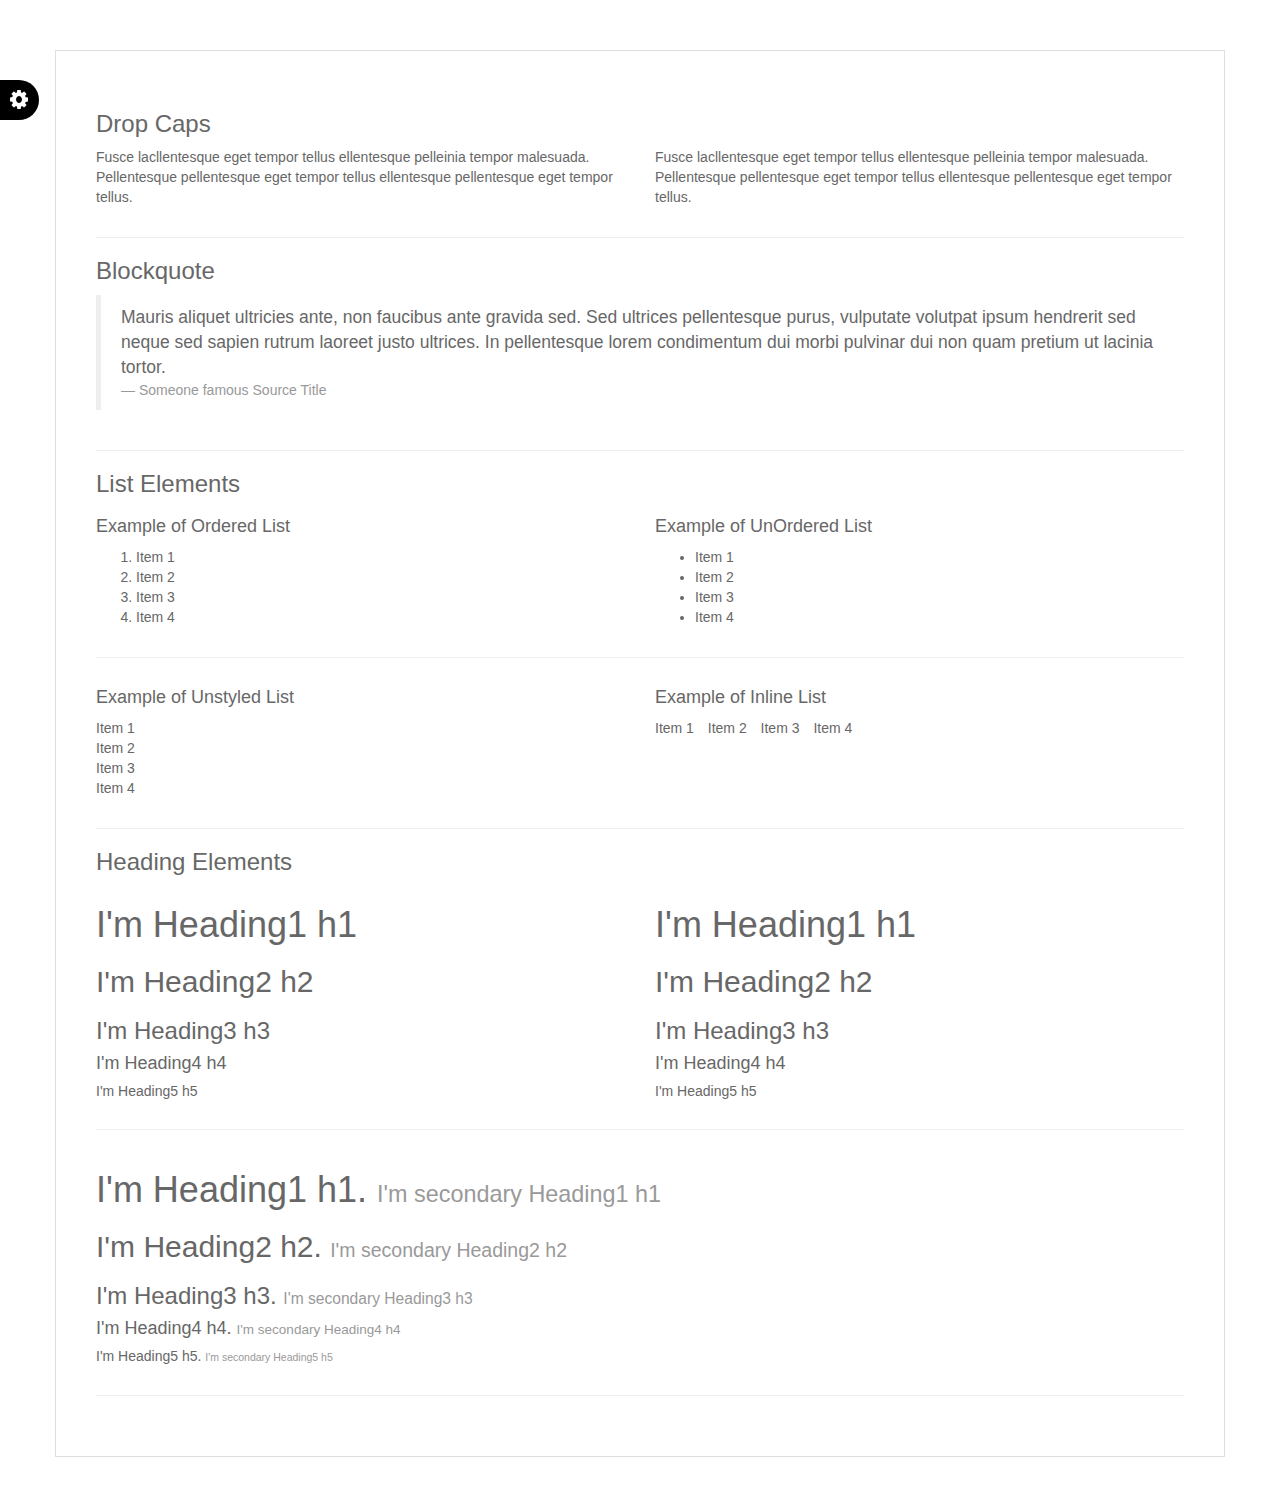
==== index.html @ 2c49dd2c "Baseline" ====
<!doctype html>
<html>
<head>
    <meta charset="UTF-8">
    <title>Style Switcher</title>
    <link type="text/css" rel="stylesheet" href="css/bootstrap.css" media="screen">
        <link rel="stylesheet" id="switcher-css" type="text/css" href="css/switcher.css" media="all" />
    	<!-- Demo Examples (For Module #3) -->
        <link rel="alternate stylesheet" type="text/css" href="css/pink.css" title="pink" media="all" />
        <link rel="alternate stylesheet" type="text/css" href="css/purple.css" title="purple" media="all" />
        <link rel="alternate stylesheet" type="text/css" href="css/blue.css" title="blue" media="all" />
        <link rel="alternate stylesheet" type="text/css" href="css/green.css" title="green" media="all" />
        <link rel="alternate stylesheet" type="text/css" href="css/red.css" title="red" media="all" />
        <link rel="alternate stylesheet" type="text/css" href="css/yellow.css" title="yellow" media="all" />
        <link rel="alternate stylesheet" type="text/css" href="css/orange.css" title="orange" media="all" />
        <link rel="alternate stylesheet" type="text/css" href="css/grey.css" title="grey" media="all" />
        <link rel="alternate stylesheet" type="text/css" href="css/dark.css" title="dark" media="all" />
        <link rel="alternate stylesheet" type="text/css" href="css/light.css" title="light" media="all" />
	   <!-- END Demo Examples -->
</head>
<body id="switcher-body">
	<div class="demo_changer">
		<div class="demo-icon">
           	<i class="fa fa-cog fa-spin fa-2x"></i>
        </div><!-- end opener icon -->
        <div class="form_holder">
          	<div class="row">
               	<h4 class="text-center">Styles</h4>
                <p class="text-center">Choose a color via color picker or click the predefined styles below.</p>
                <div class="col-lg-12 col-md-12 col-sm-12 col-xs-12">
                    <div class="predefined_styles"> 
                        <h4>Light Dark (with .css file)</h4>
                        <!-- MODULE #1 -->
                        <a href="#" rel="light" class="styleswitch"><img class="img-thumbnail" src="images/icons/light.png" alt=""></a>	
                        <a href="#" rel="dark" class="styleswitch"><img class="img-thumbnail" src="images/icons/dark.png" alt=""></a>	
                        <!-- END MODULE #1 -->
                        <hr />
                        
                        <!-- MODULE #2 -->
                        <!--
                        <h4>Patterns</h4>
                        <div class="PatternChanger">
                            <a href="images/patterns/bg_01.jpg" class="bg_t"><img src="images/patterns/bg_01.jpg" alt=""></a>
                            <a href="images/patterns/bg_02.jpg" class="bg_t"><img src="images/patterns/bg_02.jpg" alt=""></a>
                            <a href="images/patterns/bg_03.jpg" class="bg_t"><img src="images/patterns/bg_03.jpg" alt=""></a>
                            <a href="images/patterns/bg_04.jpg" class="bg_t"><img src="images/patterns/bg_04.jpg" alt=""></a>
                            <a href="images/patterns/bg_05.jpg" class="bg_t"><img src="images/patterns/bg_05.jpg" alt=""></a>
                            <a href="images/patterns/bg_06.jpg" class="bg_t"><img src="images/patterns/bg_06.jpg" alt=""></a>
                            <a href="images/patterns/bg_07.jpg" class="bg_t"><img src="images/patterns/bg_07.jpg" alt=""></a>
                            <a href="images/patterns/bg_08.jpg" class="bg_t"><img src="images/patterns/bg_08.jpg" alt=""></a>
                            <a href="images/patterns/bg_09.jpg" class="bg_t"><img src="images/patterns/bg_09.jpg" alt=""></a>
                            <a href="images/patterns/bg_10.jpg" class="bg_t"><img src="images/patterns/bg_10.jpg" alt=""></a>
                            <a href="images/patterns/bg_11.jpg" class="bg_t"><img src="images/patterns/bg_11.jpg" alt=""></a>
                            <a href="images/patterns/bg_12.jpg" class="bg_t"><img src="images/patterns/bg_12.jpg" alt=""></a>
                        </div>	
                        -->
                        <!-- END MODULE #2 -->
                        
                        <h4>SBU Themes</h4>
                        <!-- MODULE #3 -->
                        <ul class="list-group">
                            <li class="list-group-item"><a href="#" rel="pink" class="styleswitch">Pink</a></li>
                            <li class="list-group-item"><a href="#" rel="purple" class="styleswitch">Purple</a></li>	
                            <li class="list-group-item"><a href="#" rel="blue" class="styleswitch">Blue</a></li>
                            <li class="list-group-item"><a href="#" rel="green" class="styleswitch">Green</a></li>
                            <li class="list-group-item"><a href="#" rel="red" class="styleswitch">Red</a></li>
                            <li class="list-group-item"><a href="#" rel="yellow" class="styleswitch">Yellow</a></li>
                            <li class="list-group-item"><a href="#" rel="orange" class="styleswitch">Orange</a></li>
                            <li class="list-group-item"><a href="#" rel="grey" class="styleswitch">Grey</a></li>
                        </ul>
                        <!-- END MODULE #3 -->
                    </div><!-- end predefined_styles -->
                </div><!-- end col -->
            <!-- <div class="col-lg-6 col-md-6 col-sm-12 col-xs-12">
                    <div class="predefined_styles"> 
                        <h4>Select a Layout</h4>
               
                        <form>
                            <select id="headers" class="show-menu-arrow selectpicker"  onChange="document.location = this.value" value="GO">
                                <option value="">Change Header</option>
                                <option value="#">Style 1</option>
                                <option value="#">Style 2</option>
                                <option value="#">Style 3</option>
                            </select>         
                            <select id="footers" class="show-menu-arrow selectpicker"  onChange="document.location = this.value" value="GO">
                                <option value="">Change Footer</option>
                                <option value="#">Style 1</option>
                                <option value="#">Style 2</option>
                                <option value="#">Style 3</option>
                            </select>     
                            <select id="layouts" class="show-menu-arrow selectpicker"  onChange="document.location = this.value" value="GO">
                                <option value="">Select Layout</option>
                                <option value="#">Fullwidth Layout</option>
                                <option value="#">Boxed Layout</option>
                            </select>
                        </form>
               
                        <hr />
                        <h4>Background Picker</h4>
               
                        <div class="demoPanel">
                            <input class="form-control" id="cp1"/>
                            <div id="tests" class="demo-links"></div>
                        </div>
               
                        <hr />
                        <h4>Body Font Color Picker</h4>
               
                        <div class="demoPanel">
                            <input class="form-control" id="cp2"/>
                            <div id="tests" class="demo-links"></div>
                        </div>
               
                    </div>
                </div>
            -->
                <div class="clearfix"></div>
                <hr />
                
            </div><!-- end row -->
        </div><!-- end form_holder -->
    </div><!-- end demo_changer -->
    <!-- End Switcher -->

<!-- DO NOT ADD -->
<div class="container">
    <article class="general-wrapper">
        <div class="post-desc">
            <div class="title">
                <h3>Drop Caps</h3>
            </div>
            <div class="row">
                <div class="col-md-6">
                    <p class="drop-caps">Fusce lacllentesque eget tempor tellus ellentesque pelleinia tempor malesuada. Pellentesque pellentesque eget tempor tellus ellentesque pellentesque eget tempor tellus.</p>
                </div>
                <div class="col-md-6">
                    <p class="drop-caps full">Fusce lacllentesque eget tempor tellus ellentesque pelleinia tempor malesuada. Pellentesque pellentesque eget tempor tellus ellentesque pellentesque eget tempor tellus.</p>
                </div>
            </div>
            <div class="clearfix"></div>
            <hr />
            <div class="title">
                <h3>Blockquote</h3>
            </div>
            <blockquote>
                Mauris aliquet ultricies ante, non faucibus ante gravida sed. Sed ultrices pellentesque purus, vulputate volutpat ipsum hendrerit sed neque sed sapien rutrum laoreet justo ultrices. In pellentesque lorem condimentum dui morbi pulvinar dui non quam pretium ut lacinia tortor.
                <small>Someone famous <cite title="Source Title">Source Title</cite></small>
            </blockquote>
            <div class="clearfix"></div>
            <hr>
            <div class="title">
                <h3>List Elements</h3>
            </div>
            <div class="row">
                <div class="col-sm-6">
                    <h4>Example of Ordered List</h4>
                    <ol>
                        <li>Item 1</li>
                        <li>Item 2</li>
                        <li>Item 3</li>
                        <li>Item 4</li>
                    </ol>
                </div>
                <div class="col-sm-6">
                    <h4>Example of UnOrdered List</h4>
                    <ul>
                        <li>Item 1</li>
                        <li>Item 2</li>
                        <li>Item 3</li>
                        <li>Item 4</li>
                    </ul>
                </div>   
            </div>
            <div class="clearfix"></div>
            <hr>
            <div class="row">
                <div class="col-sm-6">
                    <h4>Example of Unstyled List</h4>
                    <ul class="list-unstyled">
                        <li>Item 1</li>
                        <li>Item 2</li>
                        <li>Item 3</li>
                        <li>Item 4</li>
                    </ul>
                </div>
                <div class="col-sm-6">
                    <h4>Example of Inline List</h4>
                    <ul class="list-inline">
                        <li>Item 1</li>
                        <li>Item 2</li>
                        <li>Item 3</li>
                        <li>Item 4</li>
                    </ul>
                </div>   
            </div>
            <div class="clearfix"></div>
            <hr>
            <div class="title">
                <h3>Heading Elements</h3>
            </div>
            <div class="row">
            <div class="col-sm-6">
            <h1>I'm Heading1 h1</h1>
            <h2>I'm Heading2 h2</h2>
            <h3>I'm Heading3 h3</h3>
            <h4>I'm Heading4 h4</h4>
            <h5>I'm Heading5 h5</h5>
            </div>

            <div class="col-sm-6">
            <h1><a href="#">I'm Heading1 h1</a></h1>
            <h2><a href="#">I'm Heading2 h2</a></h2>
            <h3><a href="#">I'm Heading3 h3</a></h3>
            <h4><a href="#">I'm Heading4 h4</a></h4>
            <h5><a href="#">I'm Heading5 h5</a></h5>
            </div>   
            </div>
            <div class="clearfix"></div>
            <hr>
            <div class="row">
                <div class="col-sm-12">
                    <h1>I'm Heading1 h1. <small>I'm secondary Heading1 h1</small></h1> 
                    <h2>I'm Heading2 h2. <small>I'm secondary Heading2 h2</small></h2>
                        <h3>I'm Heading3 h3. <small>I'm secondary Heading3 h3</small></h3>
                    <h4>I'm Heading4 h4. <small>I'm secondary Heading4 h4</small></h4>
                    <h5>I'm Heading5 h5. <small>I'm secondary Heading5 h5</small></h5>
                </div>   
            </div>
            <div class="clearfix"></div>
            <hr>
        </div>
    </article><!-- end author-wrapper -->
</div><!-- end container -->

<script src="js/jquery.js"></script>
<script src="http://ajax.googleapis.com/ajax/libs/jqueryui/1.8.18/jquery-ui.js" type="text/javascript"></script>
<script src="js/bootstrap.js"></script>
<script src="js/bootstrap-select.js"></script>
<script src="js/evol.colorpicker.min.js" type="text/javascript"></script>
<script src="js/dmss.js"></script>

</body>
</html>
---- css/switcher.css ----
#switcher-body .container {
	background:#fff;
	margin:50px auto;
	border:1px solid #dedede;
	padding:40px;
}
.demo_changer{ 
    z-index: 900; 
    position: fixed;
    left: -401px;
    top: 80px; 
	font-family: 'PT Sans',sans-serif;
    font-weight: 400 !important;
}
.purchase {
	text-decoration:underline;
	color:#4BACC6
}
.demoPanel {
	position:relative;
}
.evo-pop{z-index:10000;width:204px;padding:3px 3px 0}
.evo-pop-ie{z-index:10000;width:212px;padding:3px}
.evo-palette td{font-size:1px;border:solid 1px #c0c0c0;padding:7px;cursor:pointer}
.evo-palette tr.top td{border-bottom:0}
.evo-palette tr.in td{border-top:0;border-bottom:0}
.evo-palette tr.bottom td{border-top:0}
.evo-palette div.sep{height:3px}
.evo-palette,.evo-palette-ie{border-collapse:separate;border-spacing:4px 0;*border-collapse:expression('separate',cellSpacing='2px')}
.evo-palette th,.evo-palette-ie th{border:0;padding:5px 3px;text-align:left;font-weight:normal;background:transparent!important}
.evo-palette-ie td{font-size:1px;border:solid 1px #c0c0c0;padding:7px;cursor:pointer}
.evo-palette2,.evo-palette2-ie{margin:auto;border-collapse:collapse}
.evo-palette2 td,.evo-palette2-ie td{font-size:1px;cursor:pointer}
.evo-palette2 td{padding:6px 7px}.evo-palette2-ie td{padding:5px}
.evo-palcenter{padding:5px;text-align:center}
.evo-colorind,.evo-colorind-ie,.evo-colorind-ff{border:solid 1px #c3c3c3;width:20px;height:20px;float:right}
.evo-colorind{position:relative;top:2px}
.evo-colorind-ie{position:relative;top:-23px}
.evo-colorbox-ie{font-size:8px;padding:3px 9px!important}
.evo-colortxt-ie{position:relative;top:-6px}
.evo-pop:after,.evo-pop-ie:after,.evo-colorind:after,.evo-colorind-ie:after,.evo-colorind-ff:after,.evo-color span:after,.evo-cHist:after{content:".";display:block;height:0;clear:both;visibility:hidden;font-size:0}
.evo-color{width:94px;padding:1px 3px 0 4px}
.evo-color div{border:solid 1px #808080;border-right:solid 1px #c0c0c0;border-bottom:solid 1px #c0c0c0;padding:3px;margin-bottom:5px;width:10px;height:10px;float:left}
.evo-color span{font-size:15px;margin:1px 0 4px 3px;float:left}
.evo-sep{height:10px;font-size:0}
.evo-more{padding:4px 5px 4px;font-size:smaller}
.evo-cHist{padding:3px}
.evo-cHist div{cursor:pointer;border:solid 1px #c0c0c0;padding:3px;margin:5px;width:10px;height:10px;float:left}
a.evo-hist{margin-left:6px}
.evo-pointer{cursor:pointer}

.evo-pop {
    background:#FFFFFF;
    border: 1px solid #DEDEDE;
    padding: 10px !important;
    width: 225px !important;
    z-index: 10000;
}
.evo-colorind, .evo-colorind-ie, .evo-colorind-ff {
    border: 1px solid #C3C3C3;
    height: 20px;
    position: absolute;
	top:11px;
    right: 5px;
    width: 20px;
}
.demo_changer p {
	margin:10px 0;
}
.demo_changer .dropdown-menu > li > a:hover, .dropdown-menu > li > a:focus {
	background:#fff;
}
.demo_changer h4 {
	margin:10px 0 !important;
	color: #545454 !important;
	text-transform:none !important;
	font-family: 'PT Sans',sans-serif;
}
.demo_changer select:active,
.demo_changer select:focus,
.demo_changer select:hover,
.demo_changer .button:active,
.demo_changer .button:focus,
.demo_changer .button:hover,
.demo_changer .btn:active,
.demo_changer .btn:focus,
.demo_changer .btn:hover,
.demo_changer .button:active,
.demo_changer .button:focus,
.demo_changer .button:hover {
	box-shadow:none !important;
}
.demo_changer .button {
    -moz-user-select: none;
    background-image: none;
    border: 1px solid #ddd;
    border-radius: 3px;
    cursor: pointer;
    display: inline-block;
    font-size: 14px;
    font-weight: normal;
	background:#fff;
    line-height: 1.42857;
    margin-bottom: 0;
	width:145px !important;
    padding: 6px 12px;
    text-align: center;
    vertical-align: middle;
    white-space: nowrap;
}
.demo_changer .img-thumbnail {
    height: 35px;
	background-color:#fff;
	border:1px solid #ddd;
    margin-bottom: 5px;
    width: 46% !important;
    padding: 2px;
}
.demo_changer img {
    border: 4px solid #E1E1E1;
    height: 32px;
    margin: 2px !important;
    width: 32px !important;
}

.demo_changer hr {
	border-color:#E0E0E0;
}
.demo_changer,
.demo_changer p {
	color:#545454 !important;
}
.demo_changer h4 {
	color:#212121 !important;
    font-size: 14px;
    padding-bottom: 0;
}
.demo_changer i {
	color:#fff;
	font-size:21px;
}
.demo_changer .btn{ 
	margin-top:10px;
}
.demo_changer .demo-icon{
    cursor: pointer;
	text-align:center;
	background:#000;
	padding:2px;
    float: right;
    height: 40px;
	line-height:40px;
	-webkit-border-radius:0 20px 20px 0;
	-moz-border-radius:0 20px 20px 0;
	border-radius:0 20px 20px 0;
    width:40px;
}
.demo_changer .form_holder {
	border: 1px solid #ddd;
	border-radius: 0 0 14px 0;
	cursor: pointer;
	font-size: 12px;
	background: #ffffff; /* Old browsers */
	/* IE9 SVG, needs conditional override of 'filter' to 'none' */
	background: url([data-uri]);
	background: -moz-linear-gradient(top,  #ffffff 0%, #eaeaea 100%); /* FF3.6+ */
	background: -webkit-gradient(linear, left top, left bottom, color-stop(0%,#ffffff), color-stop(100%,#eaeaea)); /* Chrome,Safari4+ */
	background: -webkit-linear-gradient(top,  #ffffff 0%,#eaeaea 100%); /* Chrome10+,Safari5.1+ */
	background: -o-linear-gradient(top,  #ffffff 0%,#eaeaea 100%); /* Opera 11.10+ */
	background: -ms-linear-gradient(top,  #ffffff 0%,#eaeaea 100%); /* IE10+ */
	background: linear-gradient(to bottom,  #ffffff 0%,#eaeaea 100%); /* W3C */
	filter: progid:DXImageTransform.Microsoft.gradient( startColorstr='#ffffff', endColorstr='#eaeaea',GradientType=0 ); /* IE6-8 */	
    float: right;
	padding:20px;
    width: 400px;
}
.demo_changer .form_holder p{
    font-size: 12px;
}
.color_display_2 {
   clear: both;
    color: #FFFFFF;
    display: inline-block;
    font-size: 12px;
	width:31px !important;
	height:31px;
    margin-bottom: 7px;
    padding: 4px 10px;
    text-align: center;
    text-shadow: 0 -1px 0 rgba(0, 0, 0, 0.3);
    text-transform: uppercase;
	box-shadow: 0 1px 0 rgba(255, 255, 255, 0.3) inset, 0 0 2px rgba(255, 255, 255, 0.3) inset, 0 1px 2px rgba(0, 0, 0, 0.29);
}
.color_display_2 a{
    color: #fff;
    text-decoration: none;
}
.color_display_2 a:focus,
.color_display_2 a:hover {
    color: #ededed !important;
    text-decoration: none;
}
.demoPanel {
    margin: 0;
    padding: 0;
    width: 125px;
}
.predefined_styles{
    padding:0 5px;
}
@media only screen and (max-width: 768px) {
.demo_changer{
    display: none;
}
} 
.demo_changer .btn {
	width:165px !important;
}
.bootstrap-select.show-menu-arrow.open > .btn {
    z-index: 2051;
}
.bootstrap-select .btn:focus {
    outline: thin dotted #333333 !important;
    outline: 5px auto -webkit-focus-ring-color !important;
    outline-offset: -2px;
}
.bootstrap-select.btn-group .btn .filter-option {
    overflow: hidden;
    position: absolute;
    left: 12px;
    right: 25px;
    text-align: left;
}
.bootstrap-select.btn-group .btn .caret {
    position: absolute;
    top: 50%;
    right: 12px;
    margin-top: -2px;
    vertical-align: middle;
}
.bootstrap-select.btn-group > .disabled,
.bootstrap-select.btn-group .dropdown-menu li.disabled > a {
    cursor: not-allowed;
}
.bootstrap-select.btn-group > .disabled:focus {
    outline: none !important;
}
.bootstrap-select.btn-group[class*="span"] .btn {
    width: 100%;
}
.bootstrap-select.btn-group .dropdown-menu {
    min-width: 100%;
    -moz-box-sizing: border-box;
    -webkit-box-sizing: border-box;
    box-sizing: border-box;
}
.bootstrap-select.btn-group .dropdown-menu.inner {
    position: static;
    border: 0;
    padding: 0;
    margin: 0;
    -webkit-border-radius: 0;
       -moz-border-radius: 0;
            border-radius: 0;
    -webkit-box-shadow: none;
       -moz-box-shadow: none;
            box-shadow: none;
}
.bootstrap-select.btn-group .dropdown-menu dt {
    display: block;
    padding: 3px 20px;
    cursor: default;
}
.bootstrap-select.btn-group .div-contain {
    overflow: hidden;
}
.bootstrap-select.btn-group .dropdown-menu li {
    position: relative;
}
.bootstrap-select.btn-group .dropdown-menu li > a.opt {
    position: relative;
    padding-left: 35px;
}
.bootstrap-select.btn-group .dropdown-menu li > a {
    cursor: pointer;
}
.bootstrap-select.btn-group .dropdown-menu li > dt small {
    font-weight: normal;
}
.bootstrap-select.btn-group.show-tick .dropdown-menu li.selected a i.check-mark {
    display: inline-block;
    position: absolute;
    right: 15px;
    margin-top: 2.5px;
}
.bootstrap-select.btn-group .dropdown-menu li a i.check-mark {
    display: none;
}
.bootstrap-select.btn-group.show-tick .dropdown-menu li a span.text {
    margin-right: 34px;
}
.bootstrap-select.btn-group .dropdown-menu li small {
    padding-left: 0.5em;
}
.bootstrap-select.btn-group .dropdown-menu li:not(.disabled) > a:hover small,
.bootstrap-select.btn-group .dropdown-menu li:not(.disabled) > a:focus small,
.bootstrap-select.btn-group .dropdown-menu li.active:not(.disabled) > a small {
    color: #64b1d8;
    color: rgba(255,255,255,0.4);
}
.bootstrap-select.btn-group .dropdown-menu li > dt small {
    font-weight: normal;
}
.bootstrap-select.show-menu-arrow .dropdown-toggle:before {
    content: '';
    display: inline-block;
    border-left: 7px solid transparent;
    border-right: 7px solid transparent;
    border-bottom: 7px solid #CCC;
    border-bottom-color: rgba(0, 0, 0, 0.2);
    position: absolute;
    bottom: -4px;
    left: 9px;
    display: none;
}
.bootstrap-select.show-menu-arrow .dropdown-toggle:after {
    content: '';
    display: inline-block;
    border-left: 6px solid transparent;
    border-right: 6px solid transparent;
    border-bottom: 6px solid white;
    position: absolute;
    bottom: -4px;
    left: 10px;
    display: none;
}
.bootstrap-select.show-menu-arrow.dropup .dropdown-toggle:before {
  bottom: auto;
  top: -3px;
  border-top: 7px solid #ccc;
  border-bottom: 0;
  border-top-color: rgba(0, 0, 0, 0.2);
}
.bootstrap-select.show-menu-arrow.dropup .dropdown-toggle:after {
  bottom: auto;
  top: -3px;
  border-top: 6px solid #ffffff;
  border-bottom: 0;
}
.bootstrap-select.show-menu-arrow.pull-right .dropdown-toggle:before {
    right: 12px;
    left: auto;
}
.bootstrap-select.show-menu-arrow.pull-right .dropdown-toggle:after {
    right: 13px;
    left: auto;
}
.bootstrap-select.show-menu-arrow.open > .dropdown-toggle:before,
.bootstrap-select.show-menu-arrow.open > .dropdown-toggle:after {
    display: block;
}
.bootstrap-select.btn-group .no-results {
    padding: 3px;
    background: #f5f5f5;
    margin: 0 5px;
}
.mobile-device {
    position: absolute;
    top: 0;
    left: 0;
    display: block !important;
    width: 100%;
    height: 100% !important;
    opacity: 0;
}
.bootstrap-select.fit-width {
    width: auto !important;
}
.bootstrap-select.btn-group.fit-width .btn .filter-option {
    position: static;
}
.bootstrap-select.btn-group.fit-width .btn .caret {
    position: static;
    top: auto;
    margin-top: -1px;
}
.control-group.error .bootstrap-select .dropdown-toggle{
    border-color: #b94a48;
}
.bootstrap-select-searchbox {
    padding: 4px 8px;
}
.bootstrap-select-searchbox input {
    margin-bottom: 0;
}
---- css/pink.css ----
h1, h2, h3, h4, h5 {
		color: #ECB1C3;
	}
---- css/purple.css ----
h1, h2, h3, h4, h5 {
		color: #8C489F;
	}
---- css/blue.css ----
h1, h2, h3, h4, h5 {
		color: #34aadc;
	}
---- css/green.css ----
h1, h2, h3, h4, h5 {
		color: #77BE32;
	}
---- css/red.css ----
h1, h2, h3, h4, h5 {
		color: #FF3B30;
	}
---- css/yellow.css ----
h1, h2, h3, h4, h5 {
		color: #F7C221;
	}
---- css/orange.css ----
h1, h2, h3, h4, h5 {
		color: #EC644B;
	}
---- css/grey.css ----
h1, h2, h3, h4, h5 {
		color: #717171;
	}
---- css/dark.css ----
body {
	background-color:#434343;
}

.container {
	background:#212121 !important;
	border-color:#212121 !important;
}
---- css/light.css ----
body {
	background-color:#fff;
}
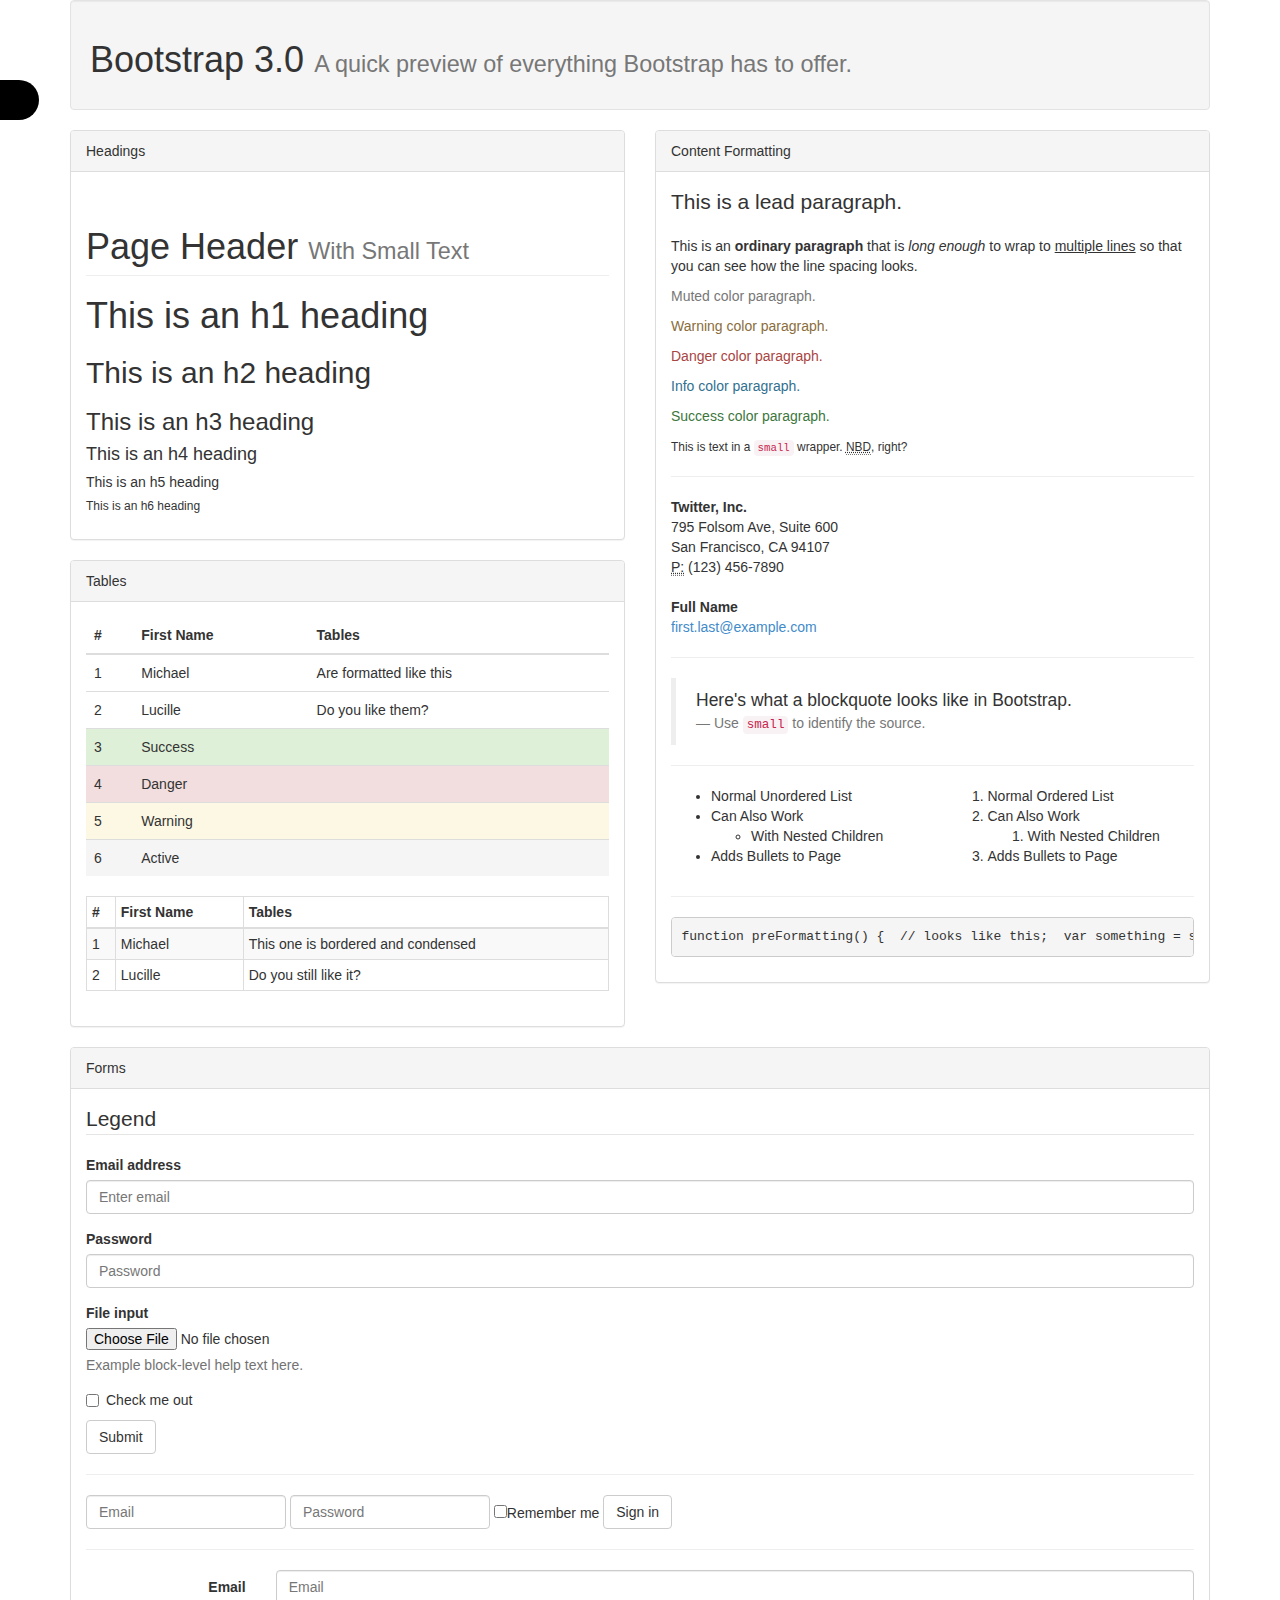
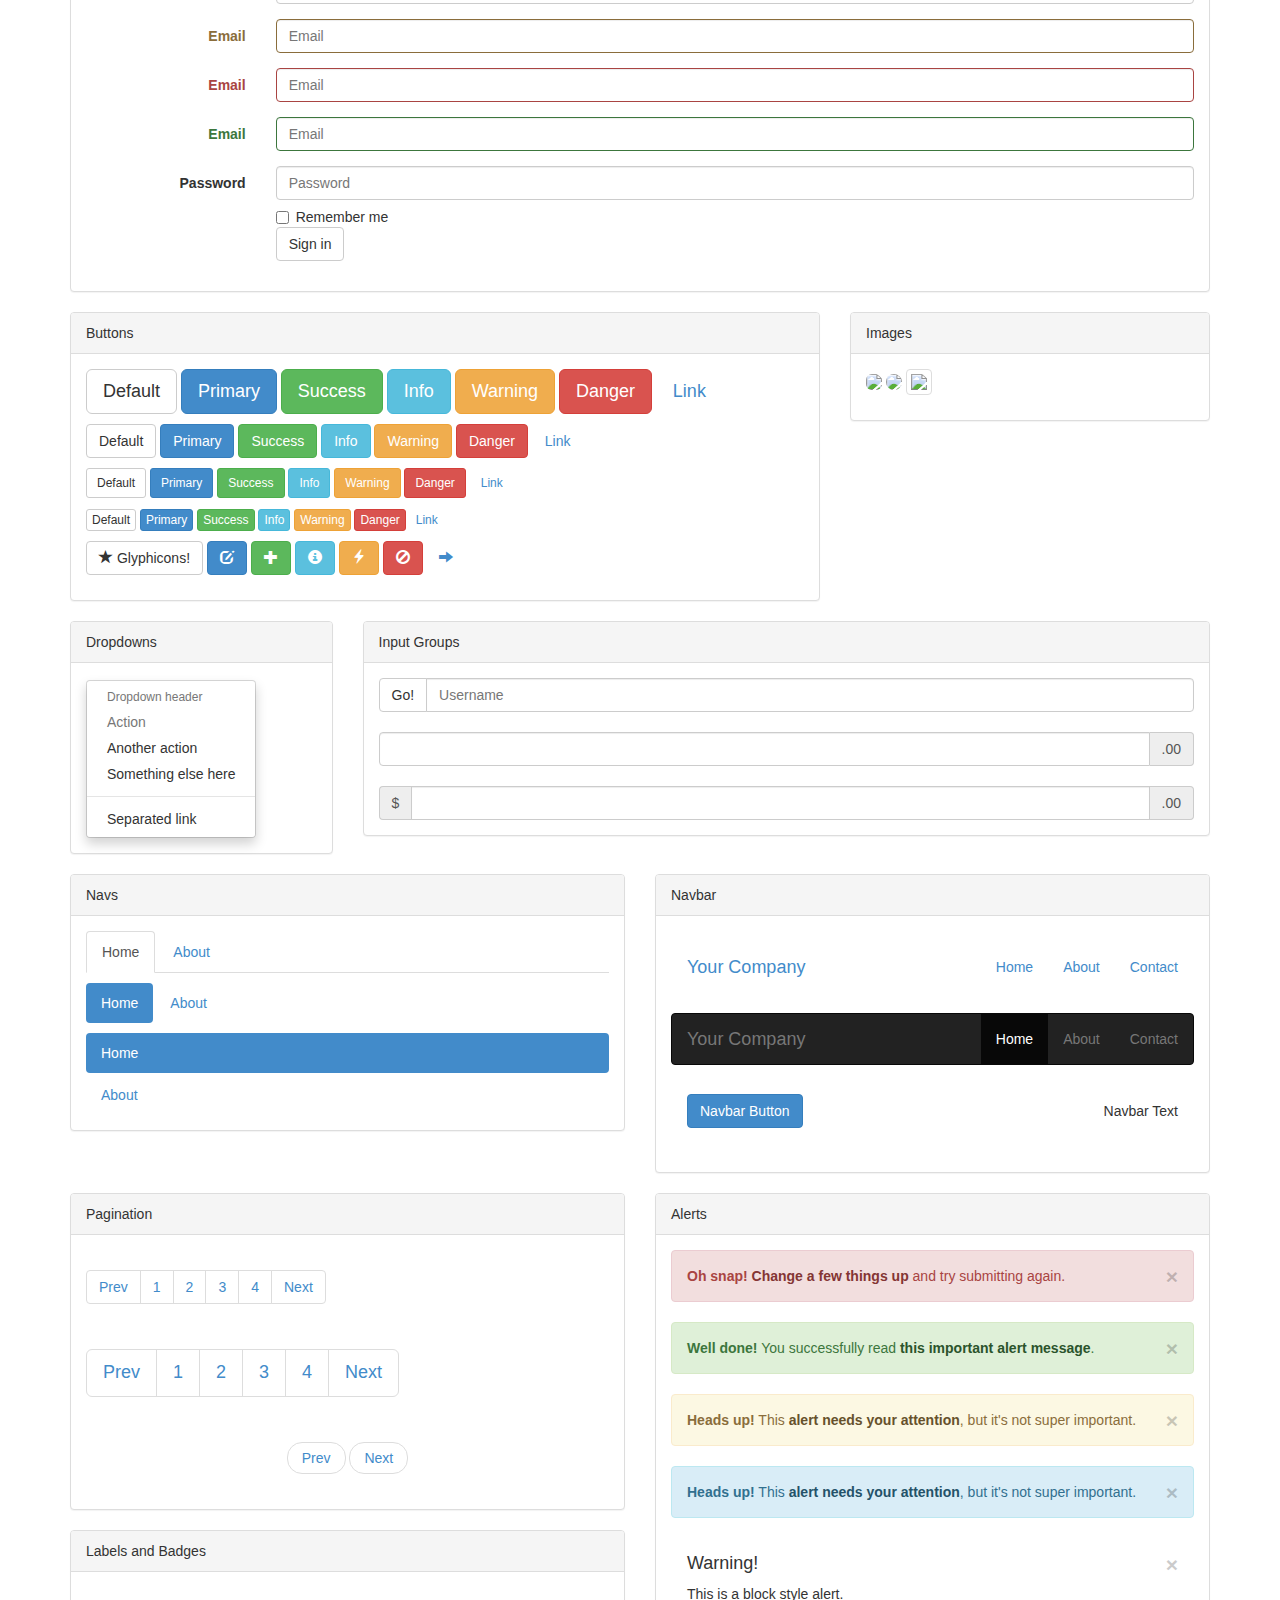
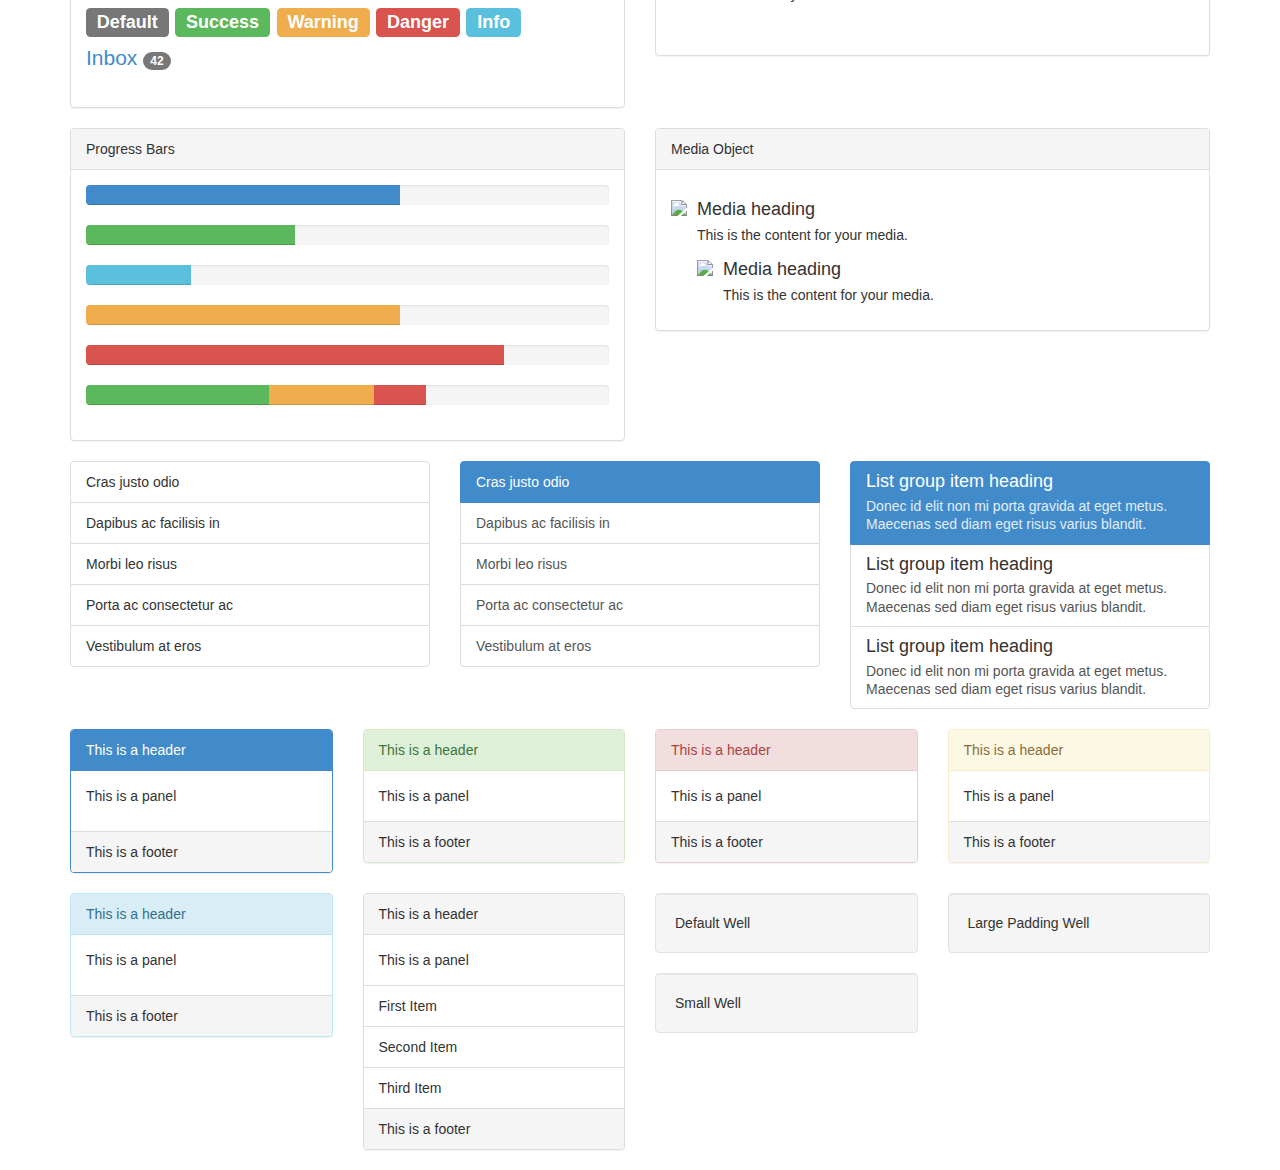
==== commit 1ad68681: "Adding real stuff" ====
--- a/index.html
+++ b/index.html
@@ -1,243 +1,741 @@
 <!doctype html>
+
 <html>
-<head>
-    <meta charset="UTF-8">
-    <title>Style Switcher</title>
-    <link type="text/css" rel="stylesheet" href="css/bootstrap.css" media="screen">
-        <link rel="stylesheet" id="switcher-css" type="text/css" href="css/switcher.css" media="all" />
-    	<!-- Demo Examples (For Module #3) -->
-        <link rel="alternate stylesheet" type="text/css" href="css/pink.css" title="pink" media="all" />
-        <link rel="alternate stylesheet" type="text/css" href="css/purple.css" title="purple" media="all" />
-        <link rel="alternate stylesheet" type="text/css" href="css/blue.css" title="blue" media="all" />
-        <link rel="alternate stylesheet" type="text/css" href="css/green.css" title="green" media="all" />
-        <link rel="alternate stylesheet" type="text/css" href="css/red.css" title="red" media="all" />
-        <link rel="alternate stylesheet" type="text/css" href="css/yellow.css" title="yellow" media="all" />
-        <link rel="alternate stylesheet" type="text/css" href="css/orange.css" title="orange" media="all" />
-        <link rel="alternate stylesheet" type="text/css" href="css/grey.css" title="grey" media="all" />
-        <link rel="alternate stylesheet" type="text/css" href="css/dark.css" title="dark" media="all" />
-        <link rel="alternate stylesheet" type="text/css" href="css/light.css" title="light" media="all" />
-	   <!-- END Demo Examples -->
-</head>
-<body id="switcher-body">
-	<div class="demo_changer">
-		<div class="demo-icon">
-           	<i class="fa fa-cog fa-spin fa-2x"></i>
-        </div><!-- end opener icon -->
-        <div class="form_holder">
-          	<div class="row">
-               	<h4 class="text-center">Styles</h4>
-                <p class="text-center">Choose a color via color picker or click the predefined styles below.</p>
-                <div class="col-lg-12 col-md-12 col-sm-12 col-xs-12">
-                    <div class="predefined_styles"> 
-                        <h4>Light Dark (with .css file)</h4>
-                        <!-- MODULE #1 -->
-                        <a href="#" rel="light" class="styleswitch"><img class="img-thumbnail" src="images/icons/light.png" alt=""></a>	
-                        <a href="#" rel="dark" class="styleswitch"><img class="img-thumbnail" src="images/icons/dark.png" alt=""></a>	
-                        <!-- END MODULE #1 -->
-                        <hr />
-                        
-                        <!-- MODULE #2 -->
-                        <!--
-                        <h4>Patterns</h4>
-                        <div class="PatternChanger">
-                            <a href="images/patterns/bg_01.jpg" class="bg_t"><img src="images/patterns/bg_01.jpg" alt=""></a>
-                            <a href="images/patterns/bg_02.jpg" class="bg_t"><img src="images/patterns/bg_02.jpg" alt=""></a>
-                            <a href="images/patterns/bg_03.jpg" class="bg_t"><img src="images/patterns/bg_03.jpg" alt=""></a>
-                            <a href="images/patterns/bg_04.jpg" class="bg_t"><img src="images/patterns/bg_04.jpg" alt=""></a>
-                            <a href="images/patterns/bg_05.jpg" class="bg_t"><img src="images/patterns/bg_05.jpg" alt=""></a>
-                            <a href="images/patterns/bg_06.jpg" class="bg_t"><img src="images/patterns/bg_06.jpg" alt=""></a>
-                            <a href="images/patterns/bg_07.jpg" class="bg_t"><img src="images/patterns/bg_07.jpg" alt=""></a>
-                            <a href="images/patterns/bg_08.jpg" class="bg_t"><img src="images/patterns/bg_08.jpg" alt=""></a>
-                            <a href="images/patterns/bg_09.jpg" class="bg_t"><img src="images/patterns/bg_09.jpg" alt=""></a>
-                            <a href="images/patterns/bg_10.jpg" class="bg_t"><img src="images/patterns/bg_10.jpg" alt=""></a>
-                            <a href="images/patterns/bg_11.jpg" class="bg_t"><img src="images/patterns/bg_11.jpg" alt=""></a>
-                            <a href="images/patterns/bg_12.jpg" class="bg_t"><img src="images/patterns/bg_12.jpg" alt=""></a>
-                        </div>	
-                        -->
-                        <!-- END MODULE #2 -->
-                        
-                        <h4>SBU Themes</h4>
-                        <!-- MODULE #3 -->
-                        <ul class="list-group">
-                            <li class="list-group-item"><a href="#" rel="pink" class="styleswitch">Pink</a></li>
-                            <li class="list-group-item"><a href="#" rel="purple" class="styleswitch">Purple</a></li>	
-                            <li class="list-group-item"><a href="#" rel="blue" class="styleswitch">Blue</a></li>
-                            <li class="list-group-item"><a href="#" rel="green" class="styleswitch">Green</a></li>
-                            <li class="list-group-item"><a href="#" rel="red" class="styleswitch">Red</a></li>
-                            <li class="list-group-item"><a href="#" rel="yellow" class="styleswitch">Yellow</a></li>
-                            <li class="list-group-item"><a href="#" rel="orange" class="styleswitch">Orange</a></li>
-                            <li class="list-group-item"><a href="#" rel="grey" class="styleswitch">Grey</a></li>
-                        </ul>
-                        <!-- END MODULE #3 -->
-                    </div><!-- end predefined_styles -->
-                </div><!-- end col -->
-            <!-- <div class="col-lg-6 col-md-6 col-sm-12 col-xs-12">
-                    <div class="predefined_styles"> 
-                        <h4>Select a Layout</h4>
-               
-                        <form>
-                            <select id="headers" class="show-menu-arrow selectpicker"  onChange="document.location = this.value" value="GO">
-                                <option value="">Change Header</option>
-                                <option value="#">Style 1</option>
-                                <option value="#">Style 2</option>
-                                <option value="#">Style 3</option>
-                            </select>         
-                            <select id="footers" class="show-menu-arrow selectpicker"  onChange="document.location = this.value" value="GO">
-                                <option value="">Change Footer</option>
-                                <option value="#">Style 1</option>
-                                <option value="#">Style 2</option>
-                                <option value="#">Style 3</option>
-                            </select>     
-                            <select id="layouts" class="show-menu-arrow selectpicker"  onChange="document.location = this.value" value="GO">
-                                <option value="">Select Layout</option>
-                                <option value="#">Fullwidth Layout</option>
-                                <option value="#">Boxed Layout</option>
-                            </select>
-                        </form>
-               
-                        <hr />
-                        <h4>Background Picker</h4>
-               
-                        <div class="demoPanel">
-                            <input class="form-control" id="cp1"/>
-                            <div id="tests" class="demo-links"></div>
-                        </div>
-               
-                        <hr />
-                        <h4>Body Font Color Picker</h4>
-               
-                        <div class="demoPanel">
-                            <input class="form-control" id="cp2"/>
-                            <div id="tests" class="demo-links"></div>
-                        </div>
-               
-                    </div>
-                </div>
-            -->
-                <div class="clearfix"></div>
-                <hr />
-                
-            </div><!-- end row -->
+  
+  <head>
+    <title>MHS Styles - Bootstrap 3</title>
+    <meta name="viewport" content="width=device-width">
+    <link rel="stylesheet" href="inc/css/bootstrap.css">
+    
+	<!-- HTML5 shim and Respond.js IE8 support of HTML5 elements and media queries -->
+    <!--[if lt IE 9]>
+      <script src="inc/js/html5shiv.js"></script>
+      <script src="inc/js/respond.min.js"></script>
+    <![endif]-->
+    <link rel="stylesheet" id="switcher-css" type="text/css" href="inc/css/switcher.css" media="all" />
+	<link rel="alternate stylesheet" type="text/css" href="inc/css/_standard.css" title="standard" media="all" />
+    <link rel="alternate stylesheet" type="text/css" href="inc/css/_health.css" title="mhhealth" media="all" />
+    <link rel="alternate stylesheet" type="text/css" href="inc/css/_assist.css" title="assist" media="all" />
+    <link rel="alternate stylesheet" type="text/css" href="inc/css/blue.css" title="blue" media="all" />
+    <link rel="alternate stylesheet" type="text/css" href="inc/css/green.css" title="green" media="all" />
+    <link rel="alternate stylesheet" type="text/css" href="inc/css/red.css" title="red" media="all" />
+    <link rel="alternate stylesheet" type="text/css" href="inc/css/yellow.css" title="yellow" media="all" />
+    <link rel="alternate stylesheet" type="text/css" href="inc/css/orange.css" title="orange" media="all" />
+    <link rel="alternate stylesheet" type="text/css" href="inc/css/grey.css" title="grey" media="all" />
+    <link rel="alternate stylesheet" type="text/css" href="inc/css/dark.css" title="dark" media="all" />
+    <link rel="alternate stylesheet" type="text/css" href="inc/css/light.css" title="light" media="all" />
+    <!-- END Demo Examples -->
+	
+
+  </head>
+  
+  <body>
+     <div class="demo_changer">
+      <div class="demo-icon">
+        <i class="fa fa-cog fa-spin fa-2x"></i>
+      </div><!-- end opener icon -->
+      <div class="form_holder">
+        <div class="row">
+            <h4 class="text-center">Styles</h4>
+            <p class="text-center">Choose a color via color picker or click the predefined styles below.</p>
+            <div class="col-lg-12 col-md-12 col-sm-12 col-xs-12">
+                <div class="predefined_styles"> 
+                    <h4>Light Dark (with .css file)</h4>
+                    <!-- MODULE #1 -->
+                    <a href="#" rel="light" class="styleswitch"><img class="img-thumbnail" src="http://placehold.it/160x35&text=Light" alt=""></a>  
+                    <a href="#" rel="dark" class="styleswitch"><img class="img-thumbnail" src="http://placehold.it/160x35&text=Dark" alt=""></a>  
+                    <!-- END MODULE #1 -->
+                    <hr />
+                    <h4>SBU Themes</h4>
+                    <!-- MODULE #3 -->
+                    <ul class="list-group">
+						<li class="list-group-item"><a href="#" rel="standard" class="styleswitch">Back to the Default look</a></li>
+                        <li class="list-group-item"><a href="#" rel="mhhealth" class="styleswitch">Magellan Health (current)</a></li>
+                        <li class="list-group-item"><a href="#" rel="assist" class="styleswitch">Magellan Assist</a></li>  
+                        <li class="list-group-item"><a href="#" rel="blue" class="styleswitch">Blue</a></li>
+                        <li class="list-group-item"><a href="#" rel="green" class="styleswitch">Green</a></li>
+                        <li class="list-group-item"><a href="#" rel="red" class="styleswitch">Red</a></li>
+                        <li class="list-group-item"><a href="#" rel="yellow" class="styleswitch">Yellow</a></li>
+                        <li class="list-group-item"><a href="#" rel="orange" class="styleswitch">Orange</a></li>
+                        <li class="list-group-item"><a href="#" rel="grey" class="styleswitch">Grey</a></li>
+                    </ul>
+                    <!-- END MODULE #3 -->
+                </div><!-- end predefined_styles -->
+            </div><!-- end col -->
+            <div class="clearfix"></div>
+            <hr />
+          </div><!-- end row -->
         </div><!-- end form_holder -->
     </div><!-- end demo_changer -->
-    <!-- End Switcher -->
-
-<!-- DO NOT ADD -->
-<div class="container">
-    <article class="general-wrapper">
-        <div class="post-desc">
-            <div class="title">
-                <h3>Drop Caps</h3>
-            </div>
-            <div class="row">
-                <div class="col-md-6">
-                    <p class="drop-caps">Fusce lacllentesque eget tempor tellus ellentesque pelleinia tempor malesuada. Pellentesque pellentesque eget tempor tellus ellentesque pellentesque eget tempor tellus.</p>
-                </div>
-                <div class="col-md-6">
-                    <p class="drop-caps full">Fusce lacllentesque eget tempor tellus ellentesque pelleinia tempor malesuada. Pellentesque pellentesque eget tempor tellus ellentesque pellentesque eget tempor tellus.</p>
-                </div>
-            </div>
-            <div class="clearfix"></div>
-            <hr />
-            <div class="title">
-                <h3>Blockquote</h3>
-            </div>
-            <blockquote>
-                Mauris aliquet ultricies ante, non faucibus ante gravida sed. Sed ultrices pellentesque purus, vulputate volutpat ipsum hendrerit sed neque sed sapien rutrum laoreet justo ultrices. In pellentesque lorem condimentum dui morbi pulvinar dui non quam pretium ut lacinia tortor.
-                <small>Someone famous <cite title="Source Title">Source Title</cite></small>
+	
+	
+    <div class="container">
+      <div class="well">
+        <h1>Bootstrap 3.0 <small>A quick preview of everything Bootstrap has to offer.</small></h1>
+      </div>
+      <div class="row">
+        <div class="col-lg-6">
+          <div class="panel panel-default" id="headings">
+            <div class="panel-heading">Headings</div>
+            <div class="panel-body">
+            <h1 class="page-header">Page Header <small>With Small Text</small></h1>
+            <h1>This is an h1 heading</h1>
+            <h2>This is an h2 heading</h2>
+            <h3>This is an h3 heading</h3>
+            <h4>This is an h4 heading</h4>
+            <h5>This is an h5 heading</h5>
+            <h6>This is an h6 heading</h6>
+            </div>
+          </div>
+          <div class="panel panel-default" id="tables">
+            <div class="panel-heading">Tables
+            </div>
+            <div class="panel-body">
+            <table class="table table-hover">
+              <thead>
+                <tr>
+                  <th>#</th>
+                  <th>First Name</th>
+                  <th>Tables</th>
+                </tr>
+              </thead>
+              <tbody>
+                <tr>
+                  <td>1</td>
+                  <td>Michael</td>
+                  <td>Are formatted like this</td>
+                </tr>
+                <tr>
+                  <td>2</td>
+                  <td>Lucille</td>
+                  <td>Do you like them?</td>
+                </tr>
+                <tr class="success">
+                  <td>3</td>
+                  <td>Success</td>
+                  <td></td>
+                </tr>
+                <tr class="danger">
+                  <td>4</td>
+                  <td>Danger</td>
+                  <td></td>
+                </tr>
+                <tr class="warning">
+                  <td>5</td>
+                  <td>Warning</td>
+                  <td></td>
+                </tr>
+                <tr class="active">
+                  <td>6</td>
+                  <td>Active</td>
+                  <td></td>
+                </tr>
+              </tbody>
+            </table>
+            <table class="table table-striped table-bordered table-condensed">
+              <thead>
+                <tr>
+                  <th>#</th>
+                  <th>First Name</th>
+                  <th>Tables</th>
+                </tr>
+              </thead>
+              <tbody>
+                <tr>
+                  <td>1</td>
+                  <td>Michael</td>
+                  <td>This one is bordered and condensed</td>
+                </tr>
+                <tr>
+                  <td>2</td>
+                  <td>Lucille</td>
+                  <td>Do you still like it?</td>
+                </tr>
+              </tbody>
+            </table>
+            </div>
+          </div>
+        </div>
+        <div class="col-lg-6">
+          <div class="panel panel-default" id="content-formatting">
+            <div class="panel-heading">Content Formatting
+            </div>
+            <div class="panel-body">
+            <p class="lead">This is a lead paragraph.</p>
+            <p>This is an <b>ordinary paragraph</b> that is <i>long enough</i> to wrap to <u>multiple lines</u> so that you can see how the line spacing looks.</p>
+            <p class="text-muted">Muted color paragraph.</p>
+            <p class="text-warning">Warning color paragraph.</p>
+            <p class="text-danger">Danger color paragraph.</p>
+            <p class="text-info">Info color paragraph.</p>
+            <p class="text-success">Success color paragraph.</p>
+            <p><small>This is text in a <code>small</code> wrapper. <abbr title="No Big Deal">NBD</abbr>, right?</small></p>
+            <hr>
+            <address>                <strong>Twitter, Inc.</strong><br>                795 Folsom Ave, Suite 600<br>                San Francisco, CA 94107<br>                <abbr title="Phone">P:</abbr> (123) 456-7890              </address><address class="col-6">                <strong>Full Name</strong><br>                <a href="mailto:#">first.last@example.com</a>              </address>
+            <hr>
+            <blockquote>Here's what a blockquote looks like in Bootstrap. <small>Use <code>small</code> to identify the source.</small>
             </blockquote>
-            <div class="clearfix"></div>
-            <hr>
-            <div class="title">
-                <h3>List Elements</h3>
-            </div>
-            <div class="row">
-                <div class="col-sm-6">
-                    <h4>Example of Ordered List</h4>
-                    <ol>
-                        <li>Item 1</li>
-                        <li>Item 2</li>
-                        <li>Item 3</li>
-                        <li>Item 4</li>
-                    </ol>
-                </div>
-                <div class="col-sm-6">
-                    <h4>Example of UnOrdered List</h4>
-                    <ul>
-                        <li>Item 1</li>
-                        <li>Item 2</li>
-                        <li>Item 3</li>
-                        <li>Item 4</li>
-                    </ul>
-                </div>   
-            </div>
-            <div class="clearfix"></div>
             <hr>
             <div class="row">
-                <div class="col-sm-6">
-                    <h4>Example of Unstyled List</h4>
-                    <ul class="list-unstyled">
-                        <li>Item 1</li>
-                        <li>Item 2</li>
-                        <li>Item 3</li>
-                        <li>Item 4</li>
+              <div class="col-xs-6">
+                <ul>
+                  <li>Normal Unordered List</li>
+                  <li>Can Also Work
+                    <ul>
+                      <li>With Nested Children</li>
                     </ul>
+                  </li>
+                  <li>Adds Bullets to Page</li>
+                </ul>
+              </div>
+              <div class="col-xs-6">
+                <ol>
+                  <li>Normal Ordered List</li>
+                  <li>Can Also Work
+                    <ol>
+                      <li>With Nested Children</li>
+                    </ol>
+                  </li>
+                  <li>Adds Bullets to Page</li>
+                </ol>
+              </div>
+            </div>
+            <hr>
+            <pre>function preFormatting() {  // looks like this;  var something = somethingElse;  return true;}</pre>
+            </div>
+          </div>
+        </div>
+      </div>
+      <div class="panel panel-default" id="forms">
+        <div class="panel-heading">Forms
+        </div>
+        <div class="panel-body">
+        <form>
+          <fieldset>
+            <legend>Legend</legend>
+            <div class="form-group">
+              <label for="exampleInputEmail">Email address</label>
+              <input type="text" class="form-control" id="exampleInputEmail" placeholder="Enter email">
+            </div>
+            <div class="form-group">
+              <label for="exampleInputPassword">Password</label>
+              <input type="password" class="form-control" id="exampleInputPassword" placeholder="Password">
+            </div>
+            <div class="form-group">
+              <label for="exampleInputFile">File input</label>
+              <input type="file" id="exampleInputFile">
+              <p class="help-block">Example block-level help text here.</p>
+            </div>
+            <div class="checkbox">
+              <label>
+                <input type="checkbox">Check me out</label>
+            </div>
+            <button type="submit" class="btn btn-default">Submit</button>
+          </fieldset>
+        </form>
+        <hr>
+        <form class="form-inline">
+          <input type="text" class="form-control" placeholder="Email" style="width: 200px;">
+          <input type="password" class="form-control" placeholder="Password" style="width: 200px;">
+          <div class="checkbox">
+            <label>
+              <input type="checkbox">Remember me</label>
+          </div>
+          <button type="submit" class="btn btn-default">Sign in</button>
+        </form>
+        <hr>
+        <form class="form-horizontal">
+          <div class="form-group">
+            <label for="inputEmail" class="col-lg-2 control-label">Email</label>
+            <div class="col-lg-10">
+              <input type="text" class="form-control" id="inputEmail" placeholder="Email">
+            </div>
+          </div>
+          <div class="form-group has-warning">
+            <label for="inputEmail" class="col-lg-2 control-label">Email</label>
+            <div class="col-lg-10">
+              <input type="text" class="form-control" id="inputEmail" placeholder="Email">
+            </div>
+          </div>
+          <div class="form-group has-error">
+            <label for="inputEmail" class="col-lg-2 control-label">Email</label>
+            <div class="col-lg-10">
+              <input type="text" class="form-control" id="inputEmail" placeholder="Email">
+            </div>
+          </div>
+          <div class="form-group has-success">
+            <label for="inputEmail" class="col-lg-2 control-label">Email</label>
+            <div class="col-lg-10">
+              <input type="text" class="form-control" id="inputEmail" placeholder="Email">
+            </div>
+          </div>
+          <div class="form-group">
+            <label for="inputPassword" class="col-lg-2 control-label">Password</label>
+            <div class="col-lg-10">
+              <input type="password" class="form-control" id="inputPassword" placeholder="Password">
+              <div class="checkbox">
+                <label>
+                  <input type="checkbox">Remember me</label>
+              </div>
+              <button type="submit" class="btn btn-default">Sign in</button>
+            </div>
+          </div>
+        </form>
+        </div>
+      </div>
+      <div class="row">
+        <div class="col-lg-8">
+          <div class="panel panel-default" id="buttons">
+            <div class="panel-heading">Buttons
+            </div>
+            <div class="panel-body">
+              <p>
+                <button type="button" class="btn btn-lg btn-default">Default</button>
+                <button type="button" class="btn btn-lg btn-primary">Primary</button>
+                <button type="button" class="btn btn-lg btn-success">Success</button>
+                <button type="button" class="btn btn-lg btn-info">Info</button>
+                <button type="button" class="btn btn-lg btn-warning">Warning</button>
+                <button type="button" class="btn btn-lg btn-danger">Danger</button>
+                <button type="button" class="btn btn-lg btn-link">Link</button>
+              </p>
+              <p>
+                <button type="button" class="btn btn-default">Default</button>
+                <button type="button" class="btn btn-primary">Primary</button>
+                <button type="button" class="btn btn-success">Success</button>
+                <button type="button" class="btn btn-info">Info</button>
+                <button type="button" class="btn btn-warning">Warning</button>
+                <button type="button" class="btn btn-danger">Danger</button>
+                <button type="button" class="btn btn-link">Link</button>
+              </p>
+              <p>
+                <button type="button" class="btn btn-sm btn-default">Default</button>
+                <button type="button" class="btn btn-sm btn-primary">Primary</button>
+                <button type="button" class="btn btn-sm btn-success">Success</button>
+                <button type="button" class="btn btn-sm btn-info">Info</button>
+                <button type="button" class="btn btn-sm btn-warning">Warning</button>
+                <button type="button" class="btn btn-sm btn-danger">Danger</button>
+                <button type="button" class="btn btn-sm btn-link">Link</button>
+              </p>
+              <p>
+                <button type="button" class="btn btn-xs btn-default">Default</button>
+                <button type="button" class="btn btn-xs btn-primary">Primary</button>
+                <button type="button" class="btn btn-xs btn-success">Success</button>
+                <button type="button" class="btn btn-xs btn-info">Info</button>
+                <button type="button" class="btn btn-xs btn-warning">Warning</button>
+                <button type="button" class="btn btn-xs btn-danger">Danger</button>
+                <button type="button" class="btn btn-xs btn-link">Link</button>
+              </p>
+              <p>
+                <button type="button" class="btn btn-default"><span class="glyphicon glyphicon-star"></span> Glyphicons!</button>
+                <button type="button" class="btn btn-primary"><span class="glyphicon glyphicon-edit"></span></button>
+                <button type="button" class="btn btn-success"><span class="glyphicon glyphicon-plus"></span></button>
+                <button type="button" class="btn btn-info"><span class="glyphicon glyphicon-info-sign"></span></button>
+                <button type="button" class="btn btn-warning"><span class="glyphicon glyphicon-flash"></span></button>
+                <button type="button" class="btn btn-danger"><span class="glyphicon glyphicon-ban-circle"></span></button>
+                <button type="button" class="btn btn-link"><span class="glyphicon glyphicon-arrow-right"></span></button>
+              </p>
+          </div>
+          </div>
+        </div>
+        <div class="col-lg-4">
+          <div class="panel panel-default" id="images">
+            <div class="panel-heading">Images
+            </div>
+            <div class="panel-body">
+            <p><img src="http://placehold.it/100x100" class="img-rounded">
+              <img src="http://placehold.it/100x100" class="img-circle">
+              <img src="http://placehold.it/100x100" class="img-thumbnail"></p>
+            </div>
+          </div>
+        </div>
+      </div>
+      <div class="row">
+        <div class="col-lg-3">
+          <div class="panel panel-default" id="dropdowns">
+            <div class="panel-heading">Dropdowns
+            </div>
+            <div class="panel-body clearfix">
+            <div class="dropdown">
+              <!-- Link or button to toggle dropdown -->
+              <ul class="dropdown-menu" role="menu" aria-labelledby="dropdownMenu" style="display: block; position: static;">
+                <li class="dropdown-header">Dropdown header</li>
+                <li class="disabled">
+                  <a tabindex="-1" href="#">Action</a>
+                </li>
+                <li>
+                  <a tabindex="-1" href="#">Another action</a>
+                </li>
+                <li>
+                  <a tabindex="-1" href="#">Something else here</a>
+                </li>
+                <li class="divider"></li>
+                <li>
+                  <a tabindex="-1" href="#">Separated link</a>
+                </li>
+              </ul>
+            </div>
+            </div>
+          </div>
+        </div>
+        <div class="col-lg-9">
+          <div class="panel panel-default" id="input-groups">
+            <div class="panel-heading">Input Groups
+            </div>
+            <div class="panel-body">
+            <div class="input-group">
+              <span class="input-group-btn">                <button class="btn btn-default" type="button">Go!</button>              </span><input type="text" class="form-control" placeholder="Username">
+            </div><br>
+            <div class="input-group">
+              <input type="text" class="form-control input-large">
+              <span class="input-group-addon input-large">.00</span>
+            </div><br>
+            <div class="input-group">
+              <span class="input-group-addon">$</span><input type="text" class="form-control">
+              <span class="input-group-addon">.00</span>
+            </div>
+            </div>
+          </div>
+        </div>
+      </div>
+      <div class="row">
+        <div class="col-lg-6">
+          <div class="panel panel-default" id="navs">
+            <div class="panel-heading">Navs
+            </div>
+            <div class="panel-body clearfix">
+            <ul class="nav nav-tabs">
+              <li class="active">
+                <a href="#">Home</a>
+              </li>
+              <li>
+                <a href="#">About</a>
+              </li>
+            </ul>
+            <p></p>
+            <p></p>
+            <ul class="nav nav-pills">
+              <li class="active">
+                <a href="#">Home</a>
+              </li>
+              <li>
+                <a href="#">About</a>
+              </li>
+            </ul>
+            <p></p>
+            <p></p>
+            <ul class="nav nav-stacked nav-pills">
+              <li class="active">
+                <a href="#">Home</a>
+              </li>
+              <li>
+                <a href="#">About</a>
+              </li>
+            </ul>
+            </div>
+          </div>
+        </div>
+        <div class="col-lg-6" id="navbar">
+          <div class="panel panel-default">
+            <div class="panel-heading">Navbar
+            </div>
+            <div class="panel-body">
+            <p></p>
+            <div class="navbar">
+              <div class="navbar-header">
+                <a href="#" class="navbar-brand">Your Company</a>
+              </div>
+              <div class="navbar-collapse">
+                <ul class="nav navbar-nav navbar-right">
+                  <li class="active">
+                    <a href="#">Home</a>
+                  </li>
+                  <li>
+                    <a href="#">About</a>
+                  </li>
+                  <li>
+                    <a href="#">Contact</a>
+                  </li>
+                </ul>
+              </div>
+            </div>
+            <div class="navbar navbar-inverse">
+              <div class="navbar-header">
+                <a href="#" class="navbar-brand">Your Company</a>
+              </div>
+              <div class="navbar-collapse">
+                <ul class="nav navbar-nav navbar-right">
+                  <li class="active">
+                    <a href="#">Home</a>
+                  </li>
+                  <li>
+                    <a href="#">About</a>
+                  </li>
+                  <li>
+                    <a href="#">Contact</a>
+                  </li>
+                </ul>
+              </div>
+            </div>
+            <div class="navbar">
+              <div class="collapse navbar-collapse">
+                <a class="btn btn-primary navbar-btn">Navbar Button</a>
+                <p class="navbar-text navbar-right">Navbar Text</p>
+              </div>
+            </div>
+            </div>
+          </div>
+        </div>
+      </div>
+      <div class="row">
+        <div class="col-lg-6">
+          <div class="panel panel-default" id="pagination">
+            <div class="panel-heading">Pagination
+            </div>
+            <div class="panel-body">
+            <ul class="pagination" style="margin-right: 10px;">
+              <li>
+                <a href="#">Prev</a>
+              </li>
+              <li>
+                <a href="#">1</a>
+              </li>
+              <li>
+                <a href="#">2</a>
+              </li>
+              <li>
+                <a href="#">3</a>
+              </li>
+              <li>
+                <a href="#">4</a>
+              </li>
+              <li>
+                <a href="#">Next</a>
+              </li>
+            </ul>
+            <ul class="pagination pagination-lg">
+              <li>
+                <a href="#">Prev</a>
+              </li>
+              <li>
+                <a href="#">1</a>
+              </li>
+              <li>
+                <a href="#">2</a>
+              </li>
+              <li>
+                <a href="#">3</a>
+              </li>
+              <li>
+                <a href="#">4</a>
+              </li>
+              <li>
+                <a href="#">Next</a>
+              </li>
+            </ul>
+            <ul class="pager">
+              <li>
+                <a href="#">Prev</a>
+              </li>
+              <li>
+                <a href="#">Next</a>
+              </li>
+            </ul>
+          </div>
+        </div>
+          <div class="panel panel-default" id="labels">
+            <div class="panel-heading">Labels and Badges
+            </div>
+            <div class="panel-body">
+            <h3><span class="label label-default">Default</span>&nbsp;<span class="label label-success">Success</span>&nbsp;<span class="label label-warning">Warning</span>&nbsp;<span class="label label-danger">Danger</span>&nbsp;<span class="label label-info">Info</span></h3>
+            <p class="lead"><a href="#">Inbox <span class="badge">42</span></a></p>
+            </div>
+          </div>
+        </div>
+        <div class="col-lg-6">
+          <div class="panel panel-default" id="alerts">
+            <div class="panel-heading">Alerts
+            </div>
+            <div class="panel-body">
+            <div>
+              <div class="alert alert-danger">
+                <button type="button" class="close" data-dismiss="alert">&times;</button>
+                <strong>Oh snap!</strong> <a href="#" class="alert-link">Change a few things up</a> and try submitting again.
+              </div>
+              <div class="alert alert-success">
+                <button type="button" class="close" data-dismiss="alert">&times;</button>
+                <strong>Well done!</strong> You successfully read <a href="#" class="alert-link">this important alert message</a>.
+              </div>
+              <div class="alert alert-warning">
+                <button type="button" class="close" data-dismiss="alert">&times;</button>
+                <strong>Heads up!</strong> This <a href="#" class="alert-link">alert needs your attention</a>, but it's not super important.
+              </div>
+              <div class="alert alert-info">
+                <button type="button" class="close" data-dismiss="alert">&times;</button>
+                <strong>Heads up!</strong> This <a href="#" class="alert-link">alert needs your attention</a>, but it's not super important.
+              </div>
+              <div class="alert">
+                <button type="button" class="close" data-dismiss="alert">&times;</button>
+                <h4>Warning!</h4>
+                <p>This is a block style alert.</p>
+              </div>
+            </div>
+            </div>
+          </div>
+        </div>
+      </div>
+      <div class="row">
+        <div class="col-lg-6">
+          <div class="panel panel-default" id="progress">
+            <div class="panel-heading">Progress Bars
+            </div>
+            <div class="panel-body">
+              <div class="progress">
+                <div class="progress-bar" role="progressbar" aria-valuenow="60" aria-valuemin="0" aria-valuemax="100" style="width: 60%;"><span class="sr-only">60% Complete</span></div>
+              </div>
+              <div class="progress">
+                <div class="progress-bar progress-bar-success" role="progressbar" aria-valuenow="40" aria-valuemin="0" aria-valuemax="100" style="width: 40%"><span class="sr-only">40% Complete (success)</span></div>
+              </div>
+              <div class="progress">
+                <div class="progress-bar progress-bar-info" role="progressbar" aria-valuenow="20" aria-valuemin="0" aria-valuemax="100" style="width: 20%"><span class="sr-only">20% Complete</span></div>
+              </div>
+              <div class="progress">
+                <div class="progress-bar progress-bar-warning" role="progressbar" aria-valuenow="60" aria-valuemin="0" aria-valuemax="100" style="width: 60%"><span class="sr-only">60% Complete (warning)</span></div>
+              </div>
+              <div class="progress">
+                <div class="progress-bar progress-bar-danger" role="progressbar" aria-valuenow="80" aria-valuemin="0" aria-valuemax="100" style="width: 80%"><span class="sr-only">80% Complete (danger)</span></div>
+              </div>
+              <div class="progress">
+                <div class="progress-bar progress-bar-success" style="width: 35%"><span class="sr-only">35% Complete (success)</span></div>
+                <div class="progress-bar progress-bar-warning" style="width: 20%"><span class="sr-only">20% Complete (warning)</span></div>
+                <div class="progress-bar progress-bar-danger" style="width: 10%"><span class='sr-only'>10% Complete (danger)</span></div>
+              </div>
+            </div>
+          </div>
+        </div>
+        <div class="col-lg-6">
+          <div class="panel panel-default" id="media-object">
+            <div class="panel-heading">Media Object
+            </div>
+            <div class="panel-body">
+            <p></p>
+            <div class="media">
+              <a class="pull-left" href="#">    <img class="media-object" src="https://app.divshot.com/img/placeholder-64x64.gif">  </a>
+              <div class="media-body">
+                <h4 class="media-heading">Media heading</h4>
+                <p>This is the content for your media.</p>
+                <div class="media">
+                  <a class="pull-left" href="#">    <img class="media-object" src="https://app.divshot.com/img/placeholder-64x64.gif">  </a>
+                  <div class="media-body">
+                    <h4 class="media-heading">Media heading</h4>
+                    <p>This is the content for your media.</p>
+                  </div>
                 </div>
-                <div class="col-sm-6">
-                    <h4>Example of Inline List</h4>
-                    <ul class="list-inline">
-                        <li>Item 1</li>
-                        <li>Item 2</li>
-                        <li>Item 3</li>
-                        <li>Item 4</li>
-                    </ul>
-                </div>   
-            </div>
-            <div class="clearfix"></div>
-            <hr>
-            <div class="title">
-                <h3>Heading Elements</h3>
-            </div>
-            <div class="row">
-            <div class="col-sm-6">
-            <h1>I'm Heading1 h1</h1>
-            <h2>I'm Heading2 h2</h2>
-            <h3>I'm Heading3 h3</h3>
-            <h4>I'm Heading4 h4</h4>
-            <h5>I'm Heading5 h5</h5>
-            </div>
+              </div>
+            </div>
+            </div>
+          </div>
+        </div>
+      </div>
+      <div class="row">
+        <div class="col-lg-4">
+          <ul class="list-group">
+            <li class="list-group-item">Cras justo odio</li>
+            <li class="list-group-item">Dapibus ac facilisis in</li>
+            <li class="list-group-item">Morbi leo risus</li>
+            <li class="list-group-item">Porta ac consectetur ac</li>
+            <li class="list-group-item">Vestibulum at eros</li>
+          </ul>
+        </div>
+        <div class="col-lg-4">
+          <div class="list-group">
+            <a href="#" class="list-group-item active">          Cras justo odio        </a><a href="#" class="list-group-item">Dapibus ac facilisis in        </a><a href="#" class="list-group-item">Morbi leo risus        </a><a href="#" class="list-group-item">Porta ac consectetur ac        </a><a href="#" class="list-group-item">Vestibulum at eros        </a>
+          </div>
+        </div>
+        <div class="col-lg-4">
+          <div class="list-group">
+            <a href="#" class="list-group-item active">          <h4 class="list-group-item-heading">List group item heading</h4>          <p class="list-group-item-text">Donec id elit non mi porta gravida at eget metus. Maecenas sed diam eget risus varius blandit.</p>        </a><a href="#" class="list-group-item">          <h4 class="list-group-item-heading">List group item heading</h4>          <p class="list-group-item-text">Donec id elit non mi porta gravida at eget metus. Maecenas sed diam eget risus varius blandit.</p>        </a><a href="#" class="list-group-item">          <h4 class="list-group-item-heading">List group item heading</h4>          <p class="list-group-item-text">Donec id elit non mi porta gravida at eget metus. Maecenas sed diam eget risus varius blandit.</p>        </a>
+          </div>
+        </div>
+      </div>
+      <div class="row">
+        <div class="col-lg-3">
+          <div class="panel panel-primary" id="panels">
+            <div class="panel-heading">This is a header
+            </div>
+            <p class="panel-body">This is a panel</p>
+            <div class="panel-footer">This is a footer
+            </div>
+          </div>
+        </div>
+        <div class="col-lg-3">
+          <div class="panel panel-success">
+            <div class="panel-heading">This is a header
+            </div>
+            <div class="panel-body">This is a panel</div>
+            <div class="panel-footer">This is a footer
+            </div>
+          </div>
+        </div>
+        <div class="col-lg-3">
+          <div class="panel panel-danger">
+            <div class="panel-heading">This is a header
+            </div>
+            <div class="panel-body">This is a panel</div>
+            <div class="panel-footer">This is a footer
+            </div>
+          </div>
+        </div>
+        <div class="col-lg-3">
+          <div class="panel panel-warning">
+            <div class="panel-heading">This is a header
+            </div>
+            <div class="panel-body">This is a panel</div>
+            <div class="panel-footer">This is a footer
+            </div>
+          </div>
+        </div>
+      </div>
+      <div class="row">
+        <div class="col-lg-3">
+          <div class="panel panel-info">
+            <div class="panel-heading">This is a header
+            </div>
+            <p class="panel-body">This is a panel</p>
+            <div class="panel-footer">This is a footer
+            </div>
+          </div>
+        </div>
+        <div class="col-lg-3">
+          <div class="panel panel-default">
+            <div class="panel-heading">This is a header
+            </div>
+            <div class="panel-body">This is a panel</div>
+            <ul class="list-group list-group-flush">
+              <li class="list-group-item">First Item</li>
+              <li class="list-group-item">Second Item</li>
+              <li class="list-group-item">Third Item</li>
+            </ul>
+            <div class="panel-footer">This is a footer
+            </div>
+          </div>
+        </div>
+        <div class="col-lg-3">
+          <div class="well" id="wells">Default Well
+          </div>
+          <div class="well well-small">Small Well
+          </div>
+        </div>
+        <div class="col-lg-3">
+          <div class="well well-large">Large Padding Well
+          </div>
+        </div>
+      </div>
+    </div>
+	<script src="https://ajax.googleapis.com/ajax/libs/jquery/2.0.0/jquery.min.js"></script>
+    <script src="https://netdna.bootstrapcdn.com/bootstrap/3.0.0/js/bootstrap.min.js"></script>
+	<script src="inc/js/bootstrap-select.js"></script>
+    <script src="inc/js/colorpicker.min.js"></script>
+    <script src="inc/js/switch.js"></script>
+	
+  </body>
 
-            <div class="col-sm-6">
-            <h1><a href="#">I'm Heading1 h1</a></h1>
-            <h2><a href="#">I'm Heading2 h2</a></h2>
-            <h3><a href="#">I'm Heading3 h3</a></h3>
-            <h4><a href="#">I'm Heading4 h4</a></h4>
-            <h5><a href="#">I'm Heading5 h5</a></h5>
-            </div>   
-            </div>
-            <div class="clearfix"></div>
-            <hr>
-            <div class="row">
-                <div class="col-sm-12">
-                    <h1>I'm Heading1 h1. <small>I'm secondary Heading1 h1</small></h1> 
-                    <h2>I'm Heading2 h2. <small>I'm secondary Heading2 h2</small></h2>
-                        <h3>I'm Heading3 h3. <small>I'm secondary Heading3 h3</small></h3>
-                    <h4>I'm Heading4 h4. <small>I'm secondary Heading4 h4</small></h4>
-                    <h5>I'm Heading5 h5. <small>I'm secondary Heading5 h5</small></h5>
-                </div>   
-            </div>
-            <div class="clearfix"></div>
-            <hr>
-        </div>
-    </article><!-- end author-wrapper -->
-</div><!-- end container -->
-
-<script src="js/jquery.js"></script>
-<script src="http://ajax.googleapis.com/ajax/libs/jqueryui/1.8.18/jquery-ui.js" type="text/javascript"></script>
-<script src="js/bootstrap.js"></script>
-<script src="js/bootstrap-select.js"></script>
-<script src="js/evol.colorpicker.min.js" type="text/javascript"></script>
-<script src="js/dmss.js"></script>
-
-</body>
 </html>--- a/inc/css/switcher.css
+++ b/inc/css/switcher.css
@@ -0,0 +1,75 @@
+#switcher-body .container {background:#fff;margin:50px auto;border:1px solid #dedede;padding:40px;}
+.demo_changer{ z-index: 900; position: fixed;left: -401px;top: 80px; font-family: 'PT Sans',sans-serif;font-weight: 400 !important;}
+.demoPanel {position:relative;}
+
+.demo_changer p {margin:10px 0;}
+.demo_changer .dropdown-menu > li > a:hover, .dropdown-menu > li > a:focus {background:#fff;}
+.demo_changer h4 {margin:10px 0 !important;color: #545454 !important;text-transform:none !important;font-family: 'PT Sans',sans-serif;}
+.demo_changer select:active,
+.demo_changer select:focus,
+.demo_changer select:hover,
+.demo_changer .button:active,
+.demo_changer .button:focus,
+.demo_changer .button:hover,
+.demo_changer .btn:active,
+.demo_changer .btn:focus,
+.demo_changer .btn:hover,
+.demo_changer .button:active,
+.demo_changer .button:focus,
+.demo_changer .button:hover {box-shadow:none !important;}
+.demo_changer .button {-moz-user-select: none;background-image: none;border: 1px solid #ddd;border-radius: 3px;cursor: pointer;display: inline-block;font-size: 14px;font-weight: normal;background:#fff;line-height: 1.42857;margin-bottom: 0;width:145px !important;padding: 6px 12px;text-align: center;vertical-align: middle;white-space: nowrap;}
+.demo_changer .img-thumbnail {height: 35px;background-color:#fff;border:1px solid #ddd;margin-bottom: 5px;width: 46% !important;padding: 2px;}
+.demo_changer img {border: 4px solid #E1E1E1;height: 32px;margin: 2px !important;width: 32px !important;}
+.demo_changer hr {border-color:#E0E0E0;}
+.demo_changer,.demo_changer p {color:#545454 !important;}
+.demo_changer h4 {color:#212121 !important;font-size: 14px;padding-bottom: 0;}
+.demo_changer i {color:#fff;font-size:21px;}
+.demo_changer .btn{ margin-top:10px;}
+.demo_changer .demo-icon{cursor: pointer;text-align:center;background:#000;padding:2px;float: right;height: 40px;line-height:40px;-webkit-border-radius:0 20px 20px 0;-moz-border-radius:0 20px 20px 0;border-radius:0 20px 20px 0;width:40px;}
+.demo_changer .form_holder {border: 1px solid #ddd;border-radius: 0 0 14px 0;cursor: pointer;font-size: 12px;background: #ffffff; /* Old browsers *//* IE9 SVG, needs conditional override of 'filter' to 'none' */background: url([data-uri]);background: -moz-linear-gradient(top,  #ffffff 0%, #eaeaea 100%); /* FF3.6+ */background: -webkit-gradient(linear, left top, left bottom, color-stop(0%,#ffffff), color-stop(100%,#eaeaea)); /* Chrome,Safari4+ */background: -webkit-linear-gradient(top,  #ffffff 0%,#eaeaea 100%); /* Chrome10+,Safari5.1+ */background: -o-linear-gradient(top,  #ffffff 0%,#eaeaea 100%); /* Opera 11.10+ */background: -ms-linear-gradient(top,  #ffffff 0%,#eaeaea 100%); /* IE10+ */background: linear-gradient(to bottom,  #ffffff 0%,#eaeaea 100%); /* W3C */filter: progid:DXImageTransform.Microsoft.gradient( startColorstr='#ffffff', endColorstr='#eaeaea',GradientType=0 ); /* IE6-8 */	float: right;padding:20px;width: 400px;}
+.demo_changer .form_holder p{font-size: 12px;}
+.color_display_2 {clear: both;color: #FFFFFF;display: inline-block;font-size: 12px;width:31px !important;height:31px;margin-bottom: 7px;padding: 4px 10px;text-align: center;text-shadow: 0 -1px 0 rgba(0, 0, 0, 0.3);text-transform: uppercase;box-shadow: 0 1px 0 rgba(255, 255, 255, 0.3) inset, 0 0 2px rgba(255, 255, 255, 0.3) inset, 0 1px 2px rgba(0, 0, 0, 0.29);}
+.color_display_2 a{color: #fff;text-decoration: none;}
+.color_display_2 a:focus,.color_display_2 a:hover {color: #ededed !important;text-decoration: none;}
+.demoPanel {margin: 0;padding: 0;width: 125px;}
+.predefined_styles{padding:0 5px;}
+@media only screen and (max-width: 768px) {
+    .demo_changer{display: none;}
+} 
+.demo_changer .btn {width:165px !important;}
+.bootstrap-select.show-menu-arrow.open > .btn {z-index: 2051;}
+.bootstrap-select .btn:focus {outline: thin dotted #333333 !important;outline: 5px auto -webkit-focus-ring-color !important;outline-offset: -2px;}
+.bootstrap-select.btn-group .btn .filter-option {overflow: hidden;position: absolute;left: 12px;right: 25px;text-align: left;}
+.bootstrap-select.btn-group .btn .caret {position: absolute;top: 50%;right: 12px;margin-top: -2px;vertical-align: middle;}
+.bootstrap-select.btn-group > .disabled,.bootstrap-select.btn-group .dropdown-menu li.disabled > a {cursor: not-allowed;}
+.bootstrap-select.btn-group > .disabled:focus {outline: none !important;}
+.bootstrap-select.btn-group[class*="span"] .btn {width: 100%;}
+.bootstrap-select.btn-group .dropdown-menu {min-width: 100%;-moz-box-sizing: border-box;-webkit-box-sizing: border-box;box-sizing: border-box;}
+.bootstrap-select.btn-group .dropdown-menu.inner {position: static;border: 0;padding: 0;margin: 0;-webkit-border-radius: 0;-moz-border-radius: 0;border-radius: 0;-webkit-box-shadow: none;-moz-box-shadow: none;box-shadow: none;}
+.bootstrap-select.btn-group .dropdown-menu dt {display: block;padding: 3px 20px;cursor: default;}
+.bootstrap-select.btn-group .div-contain {overflow: hidden;}
+.bootstrap-select.btn-group .dropdown-menu li {position: relative;}
+.bootstrap-select.btn-group .dropdown-menu li > a.opt {position: relative;padding-left: 35px;}
+.bootstrap-select.btn-group .dropdown-menu li > a {cursor: pointer;}
+.bootstrap-select.btn-group .dropdown-menu li > dt small {font-weight: normal;}
+.bootstrap-select.btn-group.show-tick .dropdown-menu li.selected a i.check-mark {display: inline-block;position: absolute;right: 15px;margin-top: 2.5px;}
+.bootstrap-select.btn-group .dropdown-menu li a i.check-mark {display: none;}
+.bootstrap-select.btn-group.show-tick .dropdown-menu li a span.text {margin-right: 34px;}
+.bootstrap-select.btn-group .dropdown-menu li small {padding-left: 0.5em;}
+.bootstrap-select.btn-group .dropdown-menu li:not(.disabled) > a:hover small,.bootstrap-select.btn-group .dropdown-menu li:not(.disabled) > a:focus small,.bootstrap-select.btn-group .dropdown-menu li.active:not(.disabled) > a small {color: #64b1d8;color: rgba(255,255,255,0.4);}
+.bootstrap-select.btn-group .dropdown-menu li > dt small {font-weight: normal;}
+.bootstrap-select.show-menu-arrow .dropdown-toggle:before {content: '';display: inline-block;border-left: 7px solid transparent;border-right: 7px solid transparent;border-bottom: 7px solid #CCC;border-bottom-color: rgba(0, 0, 0, 0.2);position: absolute;bottom: -4px;left: 9px;display: none;}
+.bootstrap-select.show-menu-arrow .dropdown-toggle:after {content: '';display: inline-block;border-left: 6px solid transparent;border-right: 6px solid transparent;border-bottom: 6px solid white;position: absolute;bottom: -4px;left: 10px;display: none;}
+.bootstrap-select.show-menu-arrow.dropup .dropdown-toggle:before {bottom: auto;top: -3px;border-top: 7px solid #ccc;border-bottom: 0;border-top-color: rgba(0, 0, 0, 0.2);}
+.bootstrap-select.show-menu-arrow.dropup .dropdown-toggle:after {bottom: auto;top: -3px;border-top: 6px solid #ffffff;border-bottom: 0;}
+.bootstrap-select.show-menu-arrow.pull-right .dropdown-toggle:before {right: 12px;left: auto;}
+.bootstrap-select.show-menu-arrow.pull-right .dropdown-toggle:after {right: 13px;left: auto;}
+.bootstrap-select.show-menu-arrow.open > .dropdown-toggle:before,.bootstrap-select.show-menu-arrow.open > .dropdown-toggle:after {display: block;}
+.bootstrap-select.btn-group .no-results {padding: 3px;background: #f5f5f5;margin: 0 5px;}
+.mobile-device {position: absolute;top: 0;left: 0;display: block !important;width: 100%;height: 100% !important;opacity: 0;}
+.bootstrap-select.fit-width {width: auto !important;}
+.bootstrap-select.btn-group.fit-width .btn .filter-option {position: static;}
+.bootstrap-select.btn-group.fit-width .btn .caret {position: static;top: auto;margin-top: -1px;}
+.control-group.error .bootstrap-select .dropdown-toggle{border-color: #b94a48;}
+.bootstrap-select-searchbox {padding: 4px 8px;}
+.bootstrap-select-searchbox input {margin-bottom: 0;}--- a/inc/css/_health.css
+++ b/inc/css/_health.css
@@ -0,0 +1,606 @@
+@font-face {
+    font-family: 'Merriweather Sans';
+    src: url('http://magellanhealth.com/Fonts/MerriweatherSans/merriweathersans-reg.eot');
+    src: url('http://magellanhealth.com/Fonts/MerriweatherSans/merriweathersans-reg.eot?#iefix') format('embedded-opentype'),
+     /*url('/Fonts/MerriweatherSans/merriweathersans-reg.svg#merriweather_sansregular') format('svg'),*/
+     /*url('/Fonts/MerriweatherSans/merriweathersans-reg.woff') format('woff'),*/
+     url('http://magellanhealth.com/Fonts/MerriweatherSans/merriweathersans-reg.ttf') format('truetype');
+    font-weight: 400;
+    font-style: normal;
+
+}
+/* FONTS ########################################################################################################################################################## */
+body                       {font-size:12px;line-height:1.5}
+body, .moreLink a, 
+.icon-home, .navLinks li a        {font-family:Verdana, Arial, sans-serif;}
+#contentIntro p, h1, h2, h3, h4, h5, h6, 
+#mainNav, #secNav, #utilMenu a, 
+#contentSolu, #sectionBlurb, 
+#ftr-copy, 
+#content .breadcrumb .icon-home a, 
+.breadcrumb, .intro, .ftr-rt-nav, 
+.navbar-nav>li>a, 
+.caption.use_slideshow, 
+.use_slideshow h3,
+.caption.sft.learnMore           {font-family: 'Merriweather Sans', sans-serif;font-weight: 400;font-style: normal;}
+h2          {text-transform:uppercase}
+h1, .h1     {font-size:34px;}
+h2, .h2     {font-size:28px;}
+h3, .h3     {font-size:18px;}
+h4, .h4, .xsltsearch_result .xsltsearch_result_title, form#ct106 h4.contourPageName {font-size:16px;}
+.xsltsearch_score {font-size:14px;}
+#secNav li.active ul li a.active, #xsltsearch_pagerange,
+#secNav li.active>a, 
+#secNav ul li.active ul li.active>a, 
+#content .breadcrumb>.active, 
+#content .breadcrumb a           {font-weight:bold;}
+.detailholder h4 span           {font-style:italic;}
+.use_slideshow h3            {font-size:380%;}
+.use_slideshow p            {font-size:200%;}
+#contentIntro h3                 {font-size:220%;}
+.caption.sft.learnMore           {font-size:160%;}
+#contentIntro h3 em              {font-size:120%;}
+.navBlurb, .detailholder h4 span,
+#mobile #otherMobileIcons,
+#mobile #mobileMenuIcon         {font-size:95%;}
+#footer h5                      {font-size:150%;}
+#secNav, .ftr-rt-nav, .navbar-nav>li>a, #contentSolu, #xsltsearch_pagerange   {font-size:110%}
+.intro, #sectionBlurb, #contentIntro p   {font-size:130%}
+.navTitle                      {font-size:165%}
+
+
+
+/* TEXT COLORS ############################################################################################################################################################ */
+a, h2, h4, #xsltsearch_pagerange, .alert-info,
+#secNav li.active ul li a, 
+#contentIntro h3 em, 
+.tp-caption.use_slideshow              {color:#004b98} /* medium blue */
+h1, h3, .captionHeadline a, .detailholder h4,  
+#contentIntro h3, 
+#contentIntro h4, .icon-blue-dk, 
+#sectionDesc h4, 
+.caption.sft.learnMore, legend,
+.detailholder h4 span           {color:#007dc5} /* dark blue */
+a:hover, 
+#secNav ul ul li a:hover, 
+.icon-orange-dk               {color:#007dc5} /* dark tangerine */
+.icon-orange, .icon-blue      {color:#007dc5} /* medium tangerine */
+h5, h6, #ftr-copy, .sub-nav-list, 
+.breadcrumb>li+li:before, 
+#socialIcons a, #xsltsearch_summary, .xsltsearch_ordinal                {color:#6a737b;} /* medium gray */
+.intro, .navBlurb,
+#content .breadcrumb>.active, 
+#socialIcons a:hover           {color:#394047;} /* dark gray */
+#secNav li a:hover, 
+.navbar-nav>li>a:hover, 
+#mainNavi .active>a, 
+#mainNavi .navbar-nav>li>a,.xsltsearch_form .submit, #contour .contourButton,
+#mobile .mIcon a               {color:#ffffff} /* white */
+#footer h5             {color:#b9d9ec;}
+#ftr-copy, #ftr-menu a, #content .breadcrumb a {color:#d6d6d6;}
+
+/* BACKGROUND COLORS ############################################################################################################################################################ */
+
+#secNav>ul>li.active>a, .sub-nav-list {background-color:#e5f2fa;}
+#mobile .ftr-nav-item, .xsltsearch_form .submit, #contour .contourButton,
+#content .btn, #footer .btn    {background-color:#007dc5;} /* medium blue */
+#slideShow, #showCaseWrap, #mainContent,
+.megamenu .dropdown_fullwidth    {background-color:#fff;}
+#secNav                     {background-color:rgba(255,255,255,0.9);}
+#content                    {background-color:#ffffff; border-left:1px solid #d6d6d6; border-right:1px solid #d6d6d6;}
+#secNav li a:hover, #secNav>ul>li.active>a:hover, 
+.navbar-nav>li>a:hover,
+#mainNavi .active>a           {background-color:#007dc5} /* verse blue */
+.navbar-nav>li:hover           {background-color:#d2d8dd} /* light gray */
+.intro, .grey, .xsltsearch_result .xsltsearch_result_description strong      {background-color:#efefef} /* very light gray */
+.ftr-rt-nav li:hover      {background-color:#394047;} /* dark gray */
+#secNav ul ul li a:hover, 
+#sectionTpl #sectionDesc .well, 
+.breadcrumb, .megamenu_wrapper,
+#mh-content #contentRight li.list-group-item      {background-color:transparent}
+#mobile .mIcon a, #mainNavi .navbar-nav>li:hover                {background-color:#6a737b;} /* medium gray */
+#xsltsearch_pagerange, #xsltsearch_navigation strong, #xsltsearch_navigation a:hover {background-color:#b9d9ec}
+
+/* IMAGES ############################################################################################################################################################ */
+#topSection                    {background:url(/media/708964/headerbkgrnd.png) bottom repeat-x;}
+/*#footer                       {background:url(/media/572083/footerBkgrnd.jpg) repeat-x}*/
+#footer                         {background-color:#1f1f1f;color:#fff;}
+.ftr-rt-nav li a         {color:#fff;}
+#globalNav2 .dropdown_fullwidth {background-image:url(/media/708355/menu-company.png);}
+#globalNav3 .dropdown_fullwidth {background-image:url(/media/708360/menu-solutions.png);}
+#globalNav4 .dropdown_fullwidth {background-image:url(/media/708365/menu-investors.png);}
+#globalNav5 .dropdown_fullwidth {background-image:url(/media/708370/menu-news.png);}
+#globalNav6 .dropdown_fullwidth {background-image:url(/media/708375/menu-join.png);}
+#globalNav7 .dropdown_fullwidth {background-image:url();}
+
+#mh-content.globalNav2,
+#mh-section.globalNav2       {background-image:url(/media/708217/section-bkgrnd-company.jpg)}
+#mh-content.globalNav3,
+#mh-section.globalNav3       {background-image:url(/media/708237/section-bkgrnd-solutions.jpg)}
+#mh-content.globalNav4,
+#mh-section.globalNav4       {background-image:url(/media/708222/section-bkgrnd-invest.jpg)}
+#mh-content.globalNav5,
+#mh-section.globalNav5       {background-image:url(/media/708232/section-bkgrnd-news.jpg)}
+#mh-content.globalNav6,
+#mh-section.globalNav6       {background-image:url(/media/708227/section-bkgrnd-join.jpg)}
+
+.globalNav2 #sectionBlurb {background-image:url(/media/710654/section-mosaic-company.png); }
+.globalNav3 #sectionBlurb {background-image:url(/media/710659/section-mosaic-solutions.png); }
+.globalNav4 #sectionBlurb {background-image:url(/media/710664/section-mosaic-invest.png); }
+.globalNav5 #sectionBlurb {background-image:url(/media/710669/section-mosaic-news.png); }
+.globalNav6 #sectionBlurb {background-image:url(/media/710674/section-mosaic-join.png); }
+
+/* BORDERS ########################################################################################################################################################## */
+#mh-content #contentRight .panel-heading, 
+#secNav li.active         {border-color:#007dc5}
+#secNav li.active                {border-left:7px solid #007dc5;}
+#content .btn, #footer .btn {border-color:#007dc5;}
+.ftr-rt-nav li {border-bottom:1px solid #6a737b;}
+#mainNavi li {border-right:1px solid #6a737b;}
+#mainNavi li:last-child {border-right:0;}
+
+/* EFFECTS ########################################################################################################################################################## */
+#content .breadcrumb            {background-color: #1f1f1f; color:#fff;}
+            
+#secNav li.active>a             {background: #ffffff;}
+#secNav li a:hover, 
+.navbar-nav>li>a:hover           {background:#007dc6}
+
+#mobileNavBar, 
+#mobile #ftr-menu          {background: #9cb7d4; /* Old browsers */
+                  background: -moz-linear-gradient(top,  #9cb7d4 0%, #e7ecf2 99%); /* FF3.6+ */
+                  background: -webkit-gradient(linear, left top, left bottom, color-stop(0%,#9cb7d4), color-stop(99%,#e7ecf2)); /* Chrome,Safari4+ */
+                  background: -webkit-linear-gradient(top,  #9cb7d4 0%,#e7ecf2 99%); /* Chrome10+,Safari5.1+ */
+                  background: -o-linear-gradient(top,  #9cb7d4 0%,#e7ecf2 99%); /* Opera 11.10+ */
+                  background: -ms-linear-gradient(top,  #9cb7d4 0%,#e7ecf2 99%); /* IE10+ */
+                  background: linear-gradient(to bottom,  #9cb7d4 0%,#e7ecf2 99%); /* W3C */
+                  filter: progid:DXImageTransform.Microsoft.gradient( startColorstr='#9cb7d4', endColorstr='#e7ecf2',GradientType=0 ); /* IE6-9 */
+                }
+
+/* TEMPLATE ########################################################################################################################################################## */
+#mainNav                      {margin:0px;}
+#logo                         {padding-top:18px;}
+#utilArea                     {padding-right:17px;}
+#utilMenu                     {margin:15px 15px 0px 0px;padding:0px;}
+#utilMenu a                   {margin-left:5px;}
+#searchForm                   {margin:5px -13px 4px 5px;}
+#searchForm .form-control     {border-radius:0px;-webkit-box-shadow: none;
+box-shadow: none;
+-webkit-transition: border-color ease-in-out .0s,box-shadow ease-in-out .0s;
+transition: border-color ease-in-out .0s,box-shadow ease-in-out .0s;-webkit-appearance: none;}
+.srchBtn                      {border-radius:0px;border-left:0px;border-top-left-radius:0px;border-bottom-left-radius:0px;}
+#topSection                   {z-index:300;height:101px;position:relative;}
+#footer                       {padding:25px 0 10px 0;}
+#footerBoxes                  {margin-bottom:20px;}
+.ftr-lt-box                   {padding:0px 40px 0px 20px;}
+.ftr-ct-box                   {padding:0px 10px 0px 50px;}
+.ftr-rt-box  h5               {margin-left:2.2em}
+.ftr-rt-nav                   {list-style:none;margin:0;}
+.ftr-rt-nav li                {padding:6px 0px 6px 0px;}
+.ftr-rt-nav i                 {float:right;}
+.ftr-rt-nav li a              {text-decoration:none}
+#ftr-menu                     {display:block;float:right;text-align:right;}
+#ftr-menu a                   {color:#fff;}
+#ftr-copy                     {display:block;float:left;padding:8px 15px;}
+#socialIcons                  {margin-top:-70px;padding-left:20px;}
+#socialIcons div              {display:inline;}
+#mobile                       {display:none;}
+
+/* HOME PAGE ########################################################################################################################################################### */
+.pngfix                         {filter: progid:DXImageTransform.Microsoft.gradient(startColorstr=#00FFFFFF, endColorstr=#00FFFFFF);}
+#slideShow                      {position:relative;max-height:600px;z-index:10;}
+#showCaseWrap                   {padding: 15px 0px 0px 0px;margin-left:0px;margin-right:0px;}
+#mainContent                    {position:relative;margin-top:-115px;z-index:100;padding:10px;border-left:1px solid #d6d6d6;border-right:1px solid #d6d6d6;}
+#contentDesc                    {padding:10px 20px 10px 10px;}
+#contentIntro h3                {padding-left:0.5em;margin-bottom:0.65em}
+#contentIntro h3 em             {display:block}
+#contentIntro p                 {padding-left:1.25em;line-height:1.8;margin-top:2em;}
+#contentIntro img               {padding: 0px 22px 0px 15px;}
+#contentSolu                    {margin-top:1.5em}
+#contentSolu h4                 {display:none;}
+#contentSolu li                 {border-bottom:1px solid #d6d6d6}
+#contentSolu li:first-child     {border-top:1px solid #d6d6d6}
+.solution1Icon,    
+.solution2Icon,    
+.solution3Icon,    
+.solution4Icon                  {width: 20px;height: 20px;display: inline;float: left;margin-right: 10px;}
+.detailholder                    {padding:1em; position:relative;z-index:1000;}
+.detailholder img               {width:100%;border-radius:0px;margin-bottom:5px;border:1px solid #d6d6d6;}
+.captionHeadline                {white-space:normal;text-align:left;}
+.detailholder h4 span           {display:block;padding-bottom:4px;}
+#homeCap                        {background-color:#000;margin:-10px;padding:0px 9px 0px 20px;}
+#homeCap h3                     {font-size:30px;color:#fff;margin:15px 5px;}
+#reveal_wrapper iframe          {position:relative;z-index:1;}
+
+
+/* MENU BAR ########################################################################################################################################################### */
+#mainNavi                       {margin-top:18px;*top:0px;}
+.navbar-nav>li>a                {line-height:26px;}
+.navbar-nav>li:hover,
+.navbar-nav>li>a:hover, 
+#mainNavi .active>a             {}
+.navbar                         {min-height: 32px;border-radius:0px;}
+.navbar-collapse                {padding:0px;border-radius:0px;}
+.nav>li>a                       {position: relative;display: block;padding: 7px 1em 7px 1em; margin:0px;border-radius:0px;}
+.megamenu_wrapper               {margin:0 auto;display:block;position: relative;z-index:9999;border:0;background-color:#1f1f1f;border-radius:0px;*border-bottom-right-radius: 0px;*border-top-right-radius: 0px;}
+.megamenu_container .megamenu   {list-style:none;margin:0px;padding: 0;min-height: 32px !important;}
+.megamenu li.menuitem_fullwidth {position: static !important;}
+.megamenu li.megamenu_button    {display: none;}
+.megamenu .dropdown_fullwidth   {margin:0;display:none;position:absolute;top:40px;left:-95px;width:730px;border:1px solid #d6d6d6;border-top:0px;
+                                 box-shadow: inset 1px 5px 6px -5px; height:280px;-moz-box-shadow: 0 0 2px 0 #888;
+                                 -webkit-box-shadow: 0 0 2px 0 #888;box-shadow: 0 0 2px 0 #888;
+                                }
+.megamenu li:hover > div        {display: block;}
+.navBlurb                       {padding:0 1em 0 1em;}
+.navTitle                       {padding:1em 0 0 0.4em;}
+.navLinks                       {padding:0px;}
+.navLinks li                    {width:49%;list-style:none;border-bottom: 1px solid #F1F1F1;display:block;line-height:2em !important;border-right:0 !important}
+.navLinks li a                  {margin-left:0.5em; }
+.navLinks i                     {text-decoration:none;}
+.dropdown_fullwidth             {z-index:300; background-repeat:no-repeat;}
+.dropdown_fullwidth .row        {margin-right:0px;margin-left:0px;}
+
+/* SEC NAV ###################################################################################################################################################### */
+#secNav                         {padding:0; border-bottom:1px solid #d6d6d6; border-top:10px solid #1f1f1f;}
+#secNav>ul>li>a                 {padding:7px 6px 7px 16px;border-bottom:1px solid #fff;border-left:1px solid #d6d6d6; border-right:1px solid #d6d6d6;}
+#secNav>ul>li.active>a          {border-bottom:0px;}
+.sub-nav-list                   {list-style-type:disc; margin-left:1em;padding:0.5em 0.5em 0.5em 2em;border-bottom:1px solid #ffffff;margin-left:0;border-right:1px solid #d6d6d6;}
+
+#secNav>ul>li.active>a          {padding-left:10px;width:100%}
+.secNav-item.active>a, 
+.sub-nav-list>.active>a          {margin-left:0;}
+.moreLink a                     {margin-left:7px;}
+.sub-nav-next {padding: 0 0 0 15px;}
+
+/* CONTENT pages ###################################################################################################################################################### */
+#sectionOverview                {margin-right:10px; padding-left:48%; text-align:right; margin:10px 0 5px 0;}
+#content                         {float:right;width: 81%;padding:0 0 6em 0; min-height:450px;}
+.intro                           {margin-bottom:1em;padding:20px 30px;}
+#content h3,#content h4         {padding:10px 0 10px 0; margin:0}
+.breadcrumb>li+li:before        {content: "/\00a0";}
+#content .breadcrumb            {margin-bottom:1.5em;padding: 12px 20px;border-radius: 0px;opacity:0.95;background-color:#1f1f1f !important;}
+#content .breadcrumb .icon-home a   {margin-left:5px;}
+/*#mh-content #sectionOverview  {margin:-0.5em 0 0.2em 0;}*/
+#mh-content #contentCenter      {padding:1em 2.5em 2.5em 2.5em; line-height:1.5;}
+#mh-content #contentCenter h2   {margin-top:0}
+#mh-content #contentRight       {margin-top:1.5em; font-size:90%; overflow:hidden }
+#mh-content #contentRight .panel      {background:none;border:none;padding:0;-webkit-box-shadow:none;box-shadow:none;border-radius:0px;margin-bottom:30px;}
+#mh-content #contentRight .panel-heading    {background:none;border:none;border-top:2px solid #007dc6;border-radius:0px;}
+#mh-content #contentRight .panel-body       {padding:0; line-height:1.5}
+#mh-content #contentRight ul.list-group     {line-height:1.2}
+#mh-content #contentRight li.list-group-item{padding-left:0;background-color:transparent}
+#mh-content #contentRight img    {border-radius:0px; background-size:0 auto}
+#mh-content,#mh-section         {background-position:center 94px; background-repeat:no-repeat;}
+#sectionBlurb {background-repeat: no-repeat; background-position:15px 0px; padding:5px 0 1em 110px; margin-bottom:1em;}
+#mh-section #sectionDesc        {padding:0 1em 1em 1em;}
+#mh-section #sectionDesc .well  {border:none; border-radius:0px; -webkit-box-shadow:none; box-shadow:none; padding-top:0;padding-bottom:0; min-height:200px;border:5px solid #fff;}
+
+/* SEARCH ###################################################################################################################################################### */
+
+#xsltsearch {}
+.xsltsearch_form {padding:1em 0 1em 0;}
+.xsltsearch_form .input {float:left;display: block;width: 35%;height: 34px;padding: 6px 12px;line-height: 1.428571429;
+color: #555;vertical-align: middle;background-color: #fff;border: 1px solid #ccc;border-radius: 4px;
+-webkit-box-shadow: inset 0 1px 1px rgba(0,0,0,0.075);
+box-shadow: inset 0 1px 1px rgba(0,0,0,0.075);
+-webkit-transition: border-color ease-in-out .15s,box-shadow ease-in-out .15s;
+transition: border-color ease-in-out .15s,box-shadow ease-in-out .15s;}
+.xsltsearch_form .submit, #contour .contourButton {float:left;display: inline-block;padding: 6px 12px;margin: 2px 0 0 5px;line-height: 1.428571429;text-align: center;
+white-space: nowrap;vertical-align: middle;cursor: pointer;border: 1px solid transparent;border-radius: 4px;-webkit-user-select: none;}
+#xsltsearch_summary {clear:both; margin:1em 0 2em 0}
+#xsltsearch_pagerange {margin-top:2em;display:block; padding:5px;}
+#xsltsearch_results {}
+.xsltsearch_result {border-bottom:1px dotted #d6d6d6; margin-bottom:1em; padding-bottom:1em;}
+.xsltsearch_result .xsltsearch_result_title {}
+.xsltsearch_result .xsltsearch_result_description {}
+.xsltsearch_result .xsltsearch_result_description i {display:none;}
+#xsltsearch_navigation {}
+#xsltsearch_navigation a, #xsltsearch_navigation strong {padding:5px;display:block;float:left;margin-right:3px;border:1px solid #d6d6d6; text-decoration:none}
+#xsltsearch_stats {display:none;}
+
+/* CONTACT FORM ###################################################################################################################################################### */
+
+form#ctl06 select {display: block;width: 100%;height: 34px;padding: 6px 12px;font-size: 14px;line-height: 1.428571429;
+color: #555;vertical-align: middle;background-color: #fff;border: 1px solid #ccc;border-radius: 4px;
+-webkit-box-shadow: inset 0 1px 1px rgba(0,0,0,0.075);
+box-shadow: inset 0 1px 1px rgba(0,0,0,0.075);
+-webkit-transition: border-color ease-in-out .15s,box-shadow ease-in-out .15s;
+transition: border-color ease-in-out .15s,box-shadow ease-in-out .15s;}
+form#ct106 #contour input.text, #contour input.title, #contour textarea, #contour select {display: block;height: 34px;padding: 6px 12px;line-height: 1.428571429;
+color: #555;vertical-align: middle;background-color: #fff;border: 1px solid #ccc;border-radius: 4px;
+-webkit-box-shadow: inset 0 1px 1px rgba(0,0,0,0.075);
+box-shadow: inset 0 1px 1px rgba(0,0,0,0.075);
+-webkit-transition: border-color ease-in-out .15s,box-shadow ease-in-out .15s;
+transition: border-color ease-in-out .15s,box-shadow ease-in-out .15s;}
+#contour fieldset {padding:0 !important;}
+
+/* GENERIC ############################################################################################################################################################ */
+.icon-orange, .icon-blue,        
+.icon-orange-dk, .icon-blue-dk  {padding-right:5px;}
+  
+/* SHOWCASE ########################################################################################################################################################### */
+/* BASICS   *******************************************************/
+.use_slideshow h3 {margin-left:25px;}
+.use_slideshow p {margin-left:13px;}
+.showbiz-container              {z-index:10; position: relative;max-width:1210px;min-width:300px; overflow:hidden;padding:0px 20px;margin:0px auto 50px;box-sizing:border-box;-moz-box-sizing:border-box;-webkit-box-sizing:border-box;}
+.showbiz-container.whitebg      {padding:15px; background:#fff;max-width:1080px;-webkit-box-shadow: 0px 0px 5px 1px rgba(100,100,100,0.1);-moz-box-shadow: 0px 0px 5px 1px rgba(100,100,100,0.1);box-shadow: 0px 0px 5px 1px rgba(100,100,100,0.1);overflow:visible; border-radius:0px;}
+.showbiz p                      {font-size:90%;position:relative;display:block;position:relative;margin-bottom:0px;clear:both;}
+/* NAV BUTTON   *******************************************************/
+.sb-nav-retro                   {height:0px;}
+.sb-navigation-left,
+.sb-navigation-right         {background:#fff; color:#777;}
+.sb-navigation-left:hover, 
+.sb-navigation-right:hover      {background:#f1f1f1;text-decoration:none;}
+.sb-navigation-left             {position:relative;display:block;float:left;top:120px;margin-left:-35px;border-radius: 500px 0px 0px 500px; -moz-border-radius: 500px 0px 0px 500px;-webkit-border-radius: 500px 0px 0px 500px;-webkit-box-shadow: -4px 0px 5px 1px rgba(100,100,100,0.1);-moz-box-shadow: -4px 0px 5px 1px rgba(100,100,100,0.1);box-shadow: -4px 0px 5px 1px rgba(100,100,100,0.1);padding: 8px;text-decoration: none;}
+.sb-navigation-right            {position:relative;display:block;float:right;top:120px;margin-right:-35px;border-radius: 0px 500px 500px 0px; -moz-border-radius: 0px 500px 500px 0px;-webkit-border-radius: 0px 500px 500px 0px;-webkit-box-shadow: 4px 0px 5px 1px rgba(100,100,100,0.1);-moz-box-shadow: 4px 0px 5px 1px rgba(100,100,100,0.1);box-shadow: 4px 0px 5px 1px rgba(100,100,100,0.1);padding: 8px;text-decoration: none;}
+.showbiz-navigation i           {color:#333}
+/* CONTAINER   *******************************************************/
+.showbiz ul, .showbiz li        {list-style: none; margin:0; padding:0; }
+.showbiz ul li                  {position:relative; -webkit-transform: translateZ(10);-webkit-backface-visibility: hidden;-webkit-perspective: 1000;margin-right:15px;}
+.showbiz .overflowholder        {overflow: hidden;position: relative;width: 100%; z-index:2;height:300px !important;}
+.showbiz .overflowholder ul     {width:100000px; position:relative;display:block;}
+.showbiz .overflowholder ul li  {position:relative;max-width:345px;height:330px;float: left !important;-webkit-transition: all 0.25s ease;-moz-transition: all 0.25s ease-in-out;-o-transition: all 0.25s ease-in-out;-ms-transition: all 0.25s ease-in-out;transition: all 0.25s ease-in-out;}
+/* SKIN EXTRAS   *******************************************************/
+li.sb-light-skin                         {margin-right:20px;box-shadow:0px 1px 1px 0px rgba(0,0,0,0.2);-moz-box-shadow:0px 1px 1px 0px rgba(0,0,0,0.2);-webkit-box-shadow:0px 1px 1px 0px rgba(0,0,0,0.2);}
+.sb-light-skin .detailholder            {background-color:#fff; padding:10px 20px 10px;border-radius:0px 0px 6px 6px;-moz-border-radius:0px 0px 6px 6px;-webkit-border-radius:0px 0px 6px 6px;}
+.sb-light-skin .reveal_wrapper          {border-radius:6px;-moz-border-radius:6px;-webkit-border-radius:6px;}
+.sb-retro-skin .showbiz-container       {max-width:1100px;min-width:300px;}
+.sb-retro-skin .showbiz-navigation i    {text-shadow:0px 1px 0px rgba(0,0,0,0.4); font-size:20px;}
+.sb-retro-skin li:hover .mediaholder img{filter: url("data:image/svg+xml;utf8,<svg xmlns=\'http://www.w3.org/2000/svg\'><filter id=\'grayscale\'><feColorMatrix type=\'matrix\' values=\'0.3333 0.3333 0.3333 0 0 0.3333 0.3333 0.3333 0 0 0.3333 0.3333 0.3333 0 0 0 0 0 1 0\'/></filter></svg>#grayscale");filter: gray; /* IE6-9 */-webkit-filter: grayscale(100%);}
+/* REVEAL    *******************************************************/
+.reveal_container                        {position:absolute; width:100%;height:100%; top:0px; left:0px;padding-bottom:10px; -webkit-transform: translateZ(10);-webkit-backface-visibility: hidden;-webkit-perspective: 1000;visibility:hidden;}
+.reveal_container.tofullwidth           {visibility:visible; z-index:20;}
+.showbiz-title.go-to-top                {position:absolute;top:100%; margin-top:-40px;z-index:5; left:20px;-webkit-transition: all 0.5s cubic-bezier(0.175, 0.885, 0.320, 1.275);-moz-transition: all 0.5s cubic-bezier(0.175, 0.885, 0.320, 1.275);-o-transition: all 0.5s cubic-bezier(0.175, 0.885, 0.320, 1.275);-ms-transition: all 0.5s cubic-bezier(0.175, 0.885, 0.320, 1.275);-webkit-transform: translateZ(10);-webkit-backface-visibility: hidden;-webkit-perspective: 1000;}
+.reveal_container .reveal_wrapper       {position:absolute; background:#fff; background:rgba(255,255,255,0.9);width:100%; height:100%; top:0px; left:0px; visibility:hidden;padding:20px 20px 20px;height:0px;box-sizing:border-box;-webkit-box-sizing:border-box;-moz-box-sizing:border-box;overflow:hidden;-webkit-transition: all 0.3s ease;-moz-transition: all 0.3s ease-in-out;-o-transition: all 0.3s ease-in-out;-ms-transition: all 0.3s ease-in-out; transition: all 0.3s ease-in-out;-moz-opacity:0; filter:alpha(opacity=0); opacity:0;-webkit-transform: translateZ(10); -webkit-backface-visibility: hidden; -webkit-perspective: 1000;}
+.reveal_opener {
+z-index:1500 !important;
+clear: both;
+position: absolute;
+display: block;
+min-height: 50px;
+text-align: center;
+cursor: pointer;
+z-index: 1;
+border-radius: 4px;
+-moz-border-radius: 4px;
+-webkit-border-radius: 4px;
+-webkit-transition: opacity 0.2s ease-out;
+-moz-transition: opacity 0.2s ease-out;
+-o-transition: opacity 0.2s ease-out;
+-ms-transition: opacity 0.2s ease-out;
+bottom: 36px;
+  right: 12px;}
+.reveal_opener.sb-centered              {left:50%;top:50%;}
+.reveal_opener.opener_small_white       {background:#fff; width:25px;height:27px;line-height:25px;  border-radius:0px 0px 6px 6px;-moz-border-radius:0px 0px 6px 6px;-webkit-border-radius:0px 0px 6px 6px;}
+.reveal_opener.opener_small_grey        {background:#d5d5d5; width:25px;height:27px;line-height:25px;border-radius: 0px; -moz-border-radius: 0px;-webkit-border-radius: 0px; bottom:0px;right:0px;}
+.reveal_opener.opener_big_grey          {width:29px; height:29px; line-height:29px;color:#888;background-color:#d5d5d5;font-weight:700;border-radius: 5px 0px 0px 0px; -moz-border-radius: 5px 0px 0px 0px;-webkit-border-radius: 5px 0px 0px 0px;}
+.reveal_opener.revactive.opener_big_grey{font-size:30px;width:40px;height:35px;line-height:35px;}
+.reveal_opener.sb-controll-button       {color:#fff; width:40px;height:40px; line-height:40px; background-color:#000; background-color:rgba(0,0,0,0.8); border-radius: 5px !important; -moz-border-radius: 5px !important;-webkit-border-radius: 5px !important; margin-top:-20px;margin-left:-20px;}
+.reveal_opener.show_on_hover            {-moz-opacity:0; filter:alpha(opacity=0); opacity:0;  }
+li:hover .reveal_opener.show_on_hover   {-moz-opacity:1; filter:alpha(opacity=100); opacity:1;}
+.tofullwidth .reveal_wrapper            {background:#fff; }
+/* REVEAL ACTS  *******************************************************/
+.reveal_opener .openme                  {position:relative; display:block; padding:15px 0px; bottom:-15px; right:0px; float:right; font-weight:bold;z-index:1999;}
+.reveal_opener .openme i                {margin-left:5px;}
+.reveal_opener .closeme                 {display:none;}
+.revactive.reveal_opener .openme        {display:none;}
+.revactive.reveal_opener .closeme       {display:block;position:relative;float:right;background-color:#cecece;padding:4px 10px; font-size:12px;color:#888; font-weight:700; margin-top: -245px;margin-right: -12px;}
+
+/* SLIDESHOW ########################################################################################################################################################## */
+.bannercontainer                       {background-color:transparent;max-width:1600px;max-height:600px;position:relative;position:relative;margin-left:auto;margin-right:auto;margin-top:-9px;clear:both;}
+.bannercontainer ul, .bannercontainer li  {list-style:none;}
+.banner                                {max-width:1600px;height:600px;position:relative;overflow:hidden;}
+.bannercontainer-simple                 {padding:0px;background-color:#fff;width:960px;position:relative;position:relative;margin-left:auto;margin-right:auto;}
+.banner-simple                        {width:1170px;height:600px;position:relative;overflow:hidden;}
+.fullwidthbanner-container              {width:100% !important;position:relative;padding:0;max-height:600px !important;overflow:hidden;box-shadow: inset 1px 5px 6px -5px;}
+.fullscreen-container                   {width:100% !important;position:relative;padding:0;height:100%;}
+.caption.use_slideshow                {position: absolute;text-shadow: none;line-height: 2.9em;padding: 2px 4px;margin: 1.3em 0 1em 0;border-width: 0px;border-style: none;white-space:nowrap;text-align:right;}
+.caption.sft.learnMore                  {text-align:right;margin-left:-50px;}
+/* SETTINGS   *******************************************************/
+.tp-simpleresponsive img                 {-moz-user-select: none;-khtml-user-select: none;-webkit-user-select: none;-o-user-select: none;}
+.tp-simpleresponsive a                  {text-decoration:none;}
+.tp-simpleresponsive ul                 {list-style:none;padding:0;margin:0;}
+.tp-simpleresponsive >ul >li            {list-style:none;position:absolute;}
+.caption.slidelink a div,
+.tp-caption.slidelink a div             {width:3000px; height:1500px;  background:url(/media/571218/coloredbg.png) repeat;}
+.tp-loader                             {background:url(/media/571239/loader.gif) no-repeat 10px 10px; background-color:#fff;  margin:-22px -22px; top:50%; left:50%; z-index:1; position:absolute;width:44px;height:44px;border-radius: 3px;-moz-border-radius: 3px;-webkit-border-radius: 3px;}
+.tp-transparentimg                       {content:"url(/media/000000/transparent.png)"}
+.tp-3d                                {-webkit-transform-style: preserve-3d;-webkit-transform-origin: 50% 50%;}
+.tp-hide-revslider,
+.tp-caption.tp-hidden-caption           {visibility:hidden !important; display:none !important;}
+.tp-caption                           {z-index:1;}
+.tp-caption.black                      {color: #000;text-shadow: none;font-weight: 300;font-size: 19px;line-height: 19px;font-family: 'Open Sans', sans;}
+.tp-caption.noshadow                     {text-shadow: none;}
+.tp-caption a                         {text-shadow: none;  -webkit-transition: all 0.2s ease-out; -moz-transition: all 0.2s ease-out; -o-transition: all 0.2s ease-out; -ms-transition: all 0.2s ease-out;}
+.tp-caption a:hover                     {color: #ffa902;}
+.tp_inner_padding                      {box-sizing:border-box;-webkit-box-sizing:border-box;-moz-box-sizing:border-box;max-height:none !important;  }
+.tp-caption .frontcorner                {width: 0;height: 0;border-left: 40px solid transparent;border-right: 0px solid transparent;border-top: 40px solid #00A8FF;position: absolute;left:-40px;top:0px;}
+.tp-caption .backcorner                  {width: 0;height: 0;border-left: 0px solid transparent;border-right: 40px solid transparent;border-bottom: 40px solid #00A8FF;position: absolute;right:0px;top:0px;}
+.tp-caption .frontcornertop             {width: 0;height: 0;border-left: 40px solid transparent;border-right: 0px solid transparent;border-bottom: 40px solid #00A8FF;position: absolute;left:-40px;top:0px;}
+.tp-caption .backcornertop              {width: 0;height: 0;border-left: 0px solid transparent;border-right: 40px solid transparent;border-top: 40px solid #00A8FF;position: absolute;right:0px;top:0px;}
+/* BUTTONS    *******************************************************/
+.button                                {padding:6px 13px 5px; border-radius: 3px; -moz-border-radius: 3px; -webkit-border-radius: 3px; height:30px;cursor:pointer;color:#fff !important; text-shadow:0px 1px 1px rgba(0, 0, 0, 0.6) !important; font-size:15px; line-height:45px !important;background:url(../images/gradient/g30.png) repeat-x top; font-family: arial, sans-serif; font-weight: bold; letter-spacing: -1px;}
+.button.big                            {color:#fff; text-shadow:0px 1px 1px rgba(0, 0, 0, 0.6); font-weight:bold; padding:9px 20px; font-size:19px;  line-height:57px !important; background:url(../images/gradient/g40.png) repeat-x top;}
+.purchase:hover,.button:hover,
+.button.big:hover                      {background-position:bottom, 15px 11px;}
+.button.green, .button:hover.green      {background-color:#21a117; -webkit-box-shadow:  0px 3px 0px 0px #104d0b;-moz-box-shadow:0px 3px 0px 0px #104d0b;box-shadow:   0px 3px 0px 0px #104d0b;  }
+.button.blue, .button:hover.blue        {background-color:#1d78cb; -webkit-box-shadow:  0px 3px 0px 0px #0f3e68;-moz-box-shadow:0px 3px 0px 0px #0f3e68;box-shadow:   0px 3px 0px 0px #0f3e68;}
+.button.red, .button:hover.red          {background-color:#cb1d1d; -webkit-box-shadow:  0px 3px 0px 0px #7c1212;-moz-box-shadow:0px 3px 0px 0px #7c1212;box-shadow:   0px 3px 0px 0px #7c1212;}
+.button.orange, .button:hover.orange    {background-color:#ff7700; -webkit-box-shadow:  0px 3px 0px 0px #a34c00;-moz-box-shadow:0px 3px 0px 0px #a34c00;box-shadow:   0px 3px 0px 0px #a34c00;}
+.tp-simpleresponsive .slotholder *,
+.tp-simpleresponsive img                {-webkit-transform: translateZ(0);-webkit-backface-visibility: hidden;-webkit-perspective: 1000;}
+/* CAPTION MODS@START  ***********************************************/
+.tp-simpleresponsive .caption,
+.tp-simpleresponsive .tp-caption        {-ms-filter: "progid:DXImageTransform.Microsoft.Alpha(Opacity=0)";  -moz-opacity: 0;  -khtml-opacity: 0;  opacity: 0; position:absolute; visibility: hidden;}
+.tp-simpleresponsive img                {max-width:none;}
+/* IE8 HACKS  *******************************************************/
+.noFilterClass                         {filter:none !important;}
+/* SHADOWS    *******************************************************/
+.tp-bannershadow                        {position:absolute;margin-left:auto;margin-right:auto;-moz-user-select: none;-khtml-user-select: none;-webkit-user-select: none;-o-user-select: none;}
+.tp-bannershadow.tp-shadow1             {background:url(/media/571257/shadow1.png) no-repeat; background-size:100%; width:890px; height:60px; bottom:-60px;}
+.tp-bannershadow.tp-shadow2             {background:url(/media/571262/shadow2.png) no-repeat; background-size:100%; width:890px; height:60px;bottom:-60px;}
+.tp-bannershadow.tp-shadow3             {background:url(/media/571267/shadow3.png) no-repeat; background-size:100%; width:890px; height:60px;bottom:-60px;}
+/* FULLSCRN VID  *******************************************************/
+.caption.fullscreenvideo                 {left:0px; top:0px; position:absolute;width:100%;height:100%;}
+.caption.fullscreenvideo iframe         {width:100% !important; height:100% !important;}
+.tp-caption.fullscreenvideo             {left:0px; top:0px; position:absolute;width:100%;height:100%;}
+.tp-caption.fullscreenvideo iframe      {width:100% !important; height:100% !important;}
+/* NAV bullets  *******************************************************/
+.tpclear                                {clear:both;}
+.tp-bullets                              {z-index:100; position:absolute;bottom:120px !important;-ms-filter: "progid:DXImageTransform.Microsoft.Alpha(Opacity=100)";-moz-opacity: 1;-khtml-opacity: 1;opacity: 1;-webkit-transition: opacity 0.2s ease-out;-moz-transition: opacity 0.2s ease-out; -o-transition: opacity 0.2s ease-out; -ms-transition: opacity 0.2s ease-out;}
+.tp-bullets.hidebullets                 {-ms-filter: "progid:DXImageTransform.Microsoft.Alpha(Opacity=0)";-moz-opacity: 0;-khtml-opacity: 0;opacity: 0;}
+.tp-bullets.simplebullets.navbar        {border:1px solid #666; border-bottom:1px solid #444; background:url(/media/571193/boxed_bgtile.png); height:40px; padding:0px 10px; -webkit-border-radius: 5px; -moz-border-radius: 5px; border-radius: 5px ;}
+.tp-bullets.simplebullets.navbar-old    {background:url(/media/571249/navigdots_bgtile.png); height:35px; padding:0px 10px; -webkit-border-radius: 5px; -moz-border-radius: 5px; border-radius: 5px ;}
+.tp-bullets.simplebullets.round .bullet {cursor:pointer; position:relative;  background:url(/media/571198/bullet.png) no-Repeat top left;  width:20px;  height:20px;  margin-right:0px; float:left; margin-top:-10px; margin-left:3px;}
+.tp-bullets.simplebullets.round .bullet.last{margin-right:3px;}
+.tp-bullets.simplebullets.round-old .bullet     {cursor:pointer; position:relative;  background:url(/media/571208/bullets.png) no-Repeat bottom left;  width:23px;  height:23px;  margin-right:0px; float:left; margin-top:-12px;}
+.tp-bullets.simplebullets.round-old .bullet.last    {margin-right:0px;}
+.tp-bullets.simplebullets.square .bullet        {cursor:pointer; position:relative;  background:url(/media/571213/bullets2.png) no-Repeat bottom left;  width:19px;  height:19px;  margin-right:0px; float:left; margin-top:-10px;}
+.tp-bullets.simplebullets.square .bullet.last        {margin-right:0px;}
+.tp-bullets.simplebullets.square-old .bullet    {cursor:pointer; position:relative;  background:url(/media/571213/bullets2.png) no-Repeat bottom left;  width:19px;  height:19px;  margin-right:0px; float:left; margin-top:-10px;}
+.tp-bullets.simplebullets.square-old .bullet.last   {margin-right:0px;}
+.tp-bullets.simplebullets.navbar .bullet         {cursor:pointer; position:relative;  background:url(/media/571203/bullet_boxed.png) no-Repeat top left;  width:18px;  height:19px;   margin-right:5px; float:left; margin-top:10px;}
+.tp-bullets.simplebullets.navbar .bullet.first      {margin-left:0px !important;}
+.tp-bullets.simplebullets.navbar .bullet.last        {margin-right:0px !important;}
+.tp-bullets.simplebullets.navbar-old .bullet    {cursor:pointer; position:relative;  background:url(/media/571244/navigdots.png) no-Repeat bottom left;  width:15px;  height:15px;  margin-left:5px !important; margin-right:5px !important;float:left; margin-top:10px;}
+.tp-bullets.simplebullets.navbar-old .bullet.first  {margin-left:0px !important;}
+.tp-bullets.simplebullets.navbar-old .bullet.last   {margin-right:0px !important;}
+.tp-bullets.simplebullets .bullet:hover,
+.tp-bullets.simplebullets .bullet.selected          {background-position:top left; }
+.tp-bullets.simplebullets.round .bullet:hover,
+.tp-bullets.simplebullets.round .bullet.selected,
+.tp-bullets.simplebullets.navbar .bullet:hover,
+.tp-bullets.simplebullets.navbar .bullet.selected   {background-position:bottom left; }
+/*  TP ARROWS   */
+.tparrows                                {-ms-filter: "progid:DXImageTransform.Microsoft.Alpha(Opacity=100)";-moz-opacity: 1;-khtml-opacity: 1;opacity: 1;-webkit-transition: opacity 0.2s ease-out; -moz-transition: opacity 0.2s ease-out; -o-transition: opacity 0.2s ease-out; -ms-transition: opacity 0.2s ease-out;}
+.tparrows.hidearrows                    {-ms-filter: "progid:DXImageTransform.Microsoft.Alpha(Opacity=0)";-moz-opacity: 0;-khtml-opacity: 0;opacity: 0;}
+.tp-leftarrow                            {z-index:100;cursor:pointer; position:relative;  background:url(/media/571229/large_left.png) no-Repeat top left;  width:40px;  height:40px;   }
+.tp-rightarrow                          {z-index:100;cursor:pointer; position:relative;  background:url(/media/571234/large_right.png) no-Repeat top left;  width:40px;  height:40px;   }
+.tp-leftarrow.round                     {z-index:100;cursor:pointer; position:relative;  background:url(/media/571272/small_left.png) no-Repeat top left;  width:19px;  height:14px;  margin-right:0px; float:left; margin-top:-7px;  }
+.tp-rightarrow.round                    {z-index:100;cursor:pointer; position:relative;  background:url(/media/571282/small_right.png) no-Repeat top left;  width:19px;  height:14px;  margin-right:0px; float:left;  margin-top:-7px;}
+.tp-leftarrow.round-old                 {z-index:100;cursor:pointer; position:relative;  background:url(/media/571163/arrow_left.png) no-Repeat top left;  width:26px;  height:26px;  margin-right:0px; float:left; margin-top:-13px;  }
+.tp-rightarrow.round-old                {z-index:100;cursor:pointer; position:relative;  background:url(/media/571173/arrow_right.png) no-Repeat top left;  width:26px;  height:26px;  margin-right:0px; float:left;  margin-top:-13px;}
+.tp-leftarrow.navbar                    {z-index:100;cursor:pointer; position:relative;  background:url(/media/571277/small_left_boxed.png) no-Repeat top left;  width:20px;  height:15px;   float:left;  margin-right:6px; margin-top:12px;}
+.tp-rightarrow.navbar                   {z-index:100;cursor:pointer; position:relative;  background:url(/media/571287/small_right_boxed.png) no-Repeat top left;  width:20px;  height:15px;   float:left;  margin-left:6px; margin-top:12px;}
+.tp-leftarrow.navbar-old                {z-index:100;cursor:pointer; position:relative;  background:url(/media/571183/arrowleft.png) no-Repeat top left;    width:9px;  height:16px;   float:left;  margin-right:6px; margin-top:10px;}
+.tp-rightarrow.navbar-old               {z-index:100;cursor:pointer; position:relative;  background:url(/media/571188/arrowright.png) no-Repeat top left;  width:9px;  height:16px;   float:left;  margin-left:6px; margin-top:10px;}
+.tp-leftarrow.navbar-old.thumbswitharrow{margin-right:10px; }
+.tp-rightarrow.navbar-old.thumbswitharrow{margin-left:0px; }
+.tp-leftarrow.square                    {z-index:100;cursor:pointer; position:relative;  background:url(/media/571168/arrow_left2.png) no-Repeat top left;  width:12px;  height:17px;   float:left;  margin-right:0px; margin-top:-9px;}
+.tp-rightarrow.square                   {z-index:100;cursor:pointer; position:relative;  background:url(/media/571178/arrow_right2.png) no-Repeat top left;  width:12px;  height:17px;   float:left;  margin-left:0px; margin-top:-9px;}
+.tp-leftarrow.square-old                {z-index:100;cursor:pointer; position:relative;  background:url(/media/571168/arrow_left2.png) no-Repeat top left;  width:12px;  height:17px;   float:left;  margin-right:0px; margin-top:-9px;}
+.tp-rightarrow.square-old               {z-index:100;cursor:pointer; position:relative;  background:url(/media/571178/arrow_right2.png) no-Repeat top left;  width:12px;  height:17px;   float:left;  margin-left:0px; margin-top:-9px;}
+.tp-leftarrow.default                   {z-index:100;cursor:pointer; position:relative;  background:url(/media/571229/large_left.png) no-Repeat 0 0;  width:40px;  height:40px;}
+.tp-rightarrow.default                  {z-index:100;cursor:pointer; position:relative;  background:url(/media/571234/large_right.png) no-Repeat 0 0;  width:40px;  height:40px;}
+.tp-leftarrow:hover,.tp-rightarrow:hover{background-position:bottom left; }
+/*  TP THUMBS */
+.tp-bullets.tp-thumbs                   {z-index:100; position:absolute; padding:3px;background-color:#fff;width:500px;height:50px;margin-top:-50px;}
+.fullwidthbanner-container .tp-thumbs   {padding:3px;}
+.tp-bullets.tp-thumbs .tp-mask          {width:500px; height:50px;overflow:hidden; position:relative;}
+.tp-bullets.tp-thumbs .tp-mask .tp-thumbcontainer    {width:5000px; position:absolute;}
+.tp-bullets.tp-thumbs .bullet           {width:100px; height:50px;cursor:pointer; overflow:hidden;background:none;margin:0;float:left;-ms-filter: "progid:DXImageTransform.Microsoft.Alpha(Opacity=50)";/*filter: alpha(opacity=50);  */-moz-opacity: 0.5;-khtml-opacity: 0.5;opacity: 0.5;-webkit-transition: all 0.2s ease-out; -moz-transition: all 0.2s ease-out; -o-transition: all 0.2s ease-out; -ms-transition: all 0.2s ease-out;}
+.tp-bullets.tp-thumbs .bullet:hover,
+.tp-bullets.tp-thumbs .bullet.selected  {-ms-filter: "progid:DXImageTransform.Microsoft.Alpha(Opacity=100)";-moz-opacity: 1;-khtml-opacity: 1;opacity: 1;}
+.tp-thumbs img                          {width:100%; }
+/*  TP BANNER TIMER  */
+.tp-bannertimer                         {width:100%; height:10px; background:url(/media/571292/timer.png);position:absolute; z-index:200;top:0px;}
+.tp-bannertimer.tp-bottom               {bottom:0px;height:5px; top:auto;}
+
+/* mQUERIES ########################################################################################################################################################### */
+@media only screen and (max-width: 767px) {
+  #desktop  {display:none;}
+  #mobile  {display:block;}
+  #topSection {z-index: 300;height: 98px;position: relative;}
+  .tofullwidth  .reveal_wrapper .table-cell{display:table-row;}
+  #mainContent    {margin-top:0;border:0;}
+  #otherMobileIcons {padding:0px;}
+  #utilArea, #contentIntro,#searchForm {display:none;}
+  .ftr-ct-box,.ftr-rt-box,.ftr-lt-box    {display:none;}
+  .ftr-rt-nav  {display:none;}
+  .tp-caption.use_slideshow {width:198px;font-size: 10px !important;line-height: 11px !important;margin-left: -30px !important;text-shadow: none;margin-top: 10px !important;}
+  .caption.learnMore {font-size:14px !important;margin-left:-55px !important;margin-top:10px !important;}
+  #slideShow .btn  {font-size:10px !important;}
+  .button  {padding:2px 5px 2px; line-height:20px !important; font-size:10px !important;}
+  a.button {-webkit-transition: none; -moz-transition: none; -o-transition: none; -ms-transition: none;   }
+  .responsive .tp-bullets  {display:none;}
+  .responsive .tparrows  {display:none;}  
+  #logo {padding-top:0;}
+  #mobileNavBar {height:40px;}
+  #mobileNavBar i {padding:6px 2px 2px 2px;text-decoration:none;}
+  #footer      {padding:0px;border:0;}
+  #footer .text-right  {text-align:center;}
+  #ftr-menu    {text-align:center;height:40px;border-top:1px solid #7ca0c5;padding-top:7px;}
+  #ftr-copy    {font-size:82%;text-align:center;}
+  .ftr-nav-item   {padding:4px 7px; background-color:#7ca0c5;color:#ffffff;font-size:82%;border-radius:5px;}
+  #socialIcons  {margin-top:-10px;text-align:center;padding-bottom:10px;}
+  #contentSolu h4  {display:block;}
+  #ftr-menu i    {display:none;}
+#topSection {background-image:none;}
+#mh-content,#mh-section         {background-position:center 90px;}
+#reveal_wrapper img{display:none;}
+  .use_slideshow h3            {font-size:130%;margin-top:1px;float:right;position:relative;text-align:right;}
+  .use_slideshow p            {font-size:95%;padding:6px 6px 0px 50px;float:right;position:relative;text-align:right;}
+  .learnMore p {display:none;}
+  #homeCap h3 {font-size: 170%;text-align:center;}
+  #mobile               {}
+  [class^="icon-"].pull-right, [class*=" icon-"].pull-right {margin-left: .1em;}
+  [class^="icon-"].pull-left, [class*=" icon-"].pull-left {margin-right: .1em;}
+  #mobile #m-logo           {text-align:center;}
+  #mobile #mobileNavBar        {padding-left:2px;padding-right:2px;}
+  #mobile #mobileMenuIcon        {display:block;margin-top:10px;}
+  #mobile .mIcon a          {margin-left:7px;padding:6px 6px;border-radius:6px;margin-right:2px;text-decoration:none;}
+  #mobile #otherMobileIcons      {float:left;display:block;margin-top:10px;}
+
+  #secNav {border-radius:0px;display:none;}
+  #sectionOverview {padding-left:0%;margin:0.1em 0 0.1em 0;}
+  #content {width:100%;}
+  #socialIcons {padding-left:0px;padding-top:10px;}
+  #ftr-menu {height:15px;}
+  #ftr-menu a:hover {color:#2a6496;}
+  #contentCenter h2 {font-size:24px;}
+  #mobile #otherMobileIcons, #mobile #mobileMenuIcon {font-size:100%;}
+  #mobile #mobileMenuIcon {padding:0px;}
+  #showCaseWrap {padding: 2px 20px 1px 20px;}
+  .showbiz-container.whitebg {padding: 0px;}
+  .showbiz .overflowholder ul li {max-width:250px;}
+  .showbiz-container {margin:0px;min-width:233px;}
+.sb-navigation-left{margin-left: -28px;}
+.sb-navigation-right{margin-right:-28px;}
+
+}
+
+@media only screen and (min-width: 767px) and (max-width: 767px) {
+  .button  {  padding:4px 8px 3px; line-height:25px !important; font-size:11px !important;font-weight:normal;  }
+  a.button { -webkit-transition: none; -moz-transition: none; -o-transition: none; -ms-transition: none;   }
+  .responsive .tp-bullets.tp-thumbs        {  width:300px !important; height:30px !important;}
+  .responsive .tp-bullets.tp-thumbs .tp-mask    {  width:300px !important; height:30px !important;}
+  .responsive .tp-bullets.tp-thumbs .bullet    {  width:60px !important;height:30px !important;}
+  #mainNav      {margin:0px;}
+  #logo      {padding-top:0px;}
+  #logo img  {text-align:center;}
+  #utilArea      {padding-right:0px;text-align:center;float:left;width:100%;}
+  
+}
+@media only screen and (min-width: 768px) and (max-width: 950px) {
+  .container {max-width:750px;} 
+  #secNav, .ftr-rt-nav, .navbar-nav>li>a   {font-size:100%}
+  #logo {padding-top:30px;}
+  #logo img {width:150%;}
+  .nav>li>a {padding:7px;}
+  .ftr-lt-box, .ftr-ct-box {display:none;}
+  .ftr-rt-box {clear:both; padding:1em;}
+  .ftr-rt-box h5 {margin-left:0}
+  #copyRight, .ftr-rt-nav {clear:both;padding:0; text-align:left;}
+  #ftr-menu, #ftr-copy {clear:both;padding:0 1em 0 0; text-align:right;} 
+  #socialIcons {margin:0 0 1em 0;padding-left:0;}
+  .megamenu .dropdown_fullwidth {display:none !important;}
+  .intro, #sectionBlurb, #contentIntro p   {font-size:120%}
+  .srchBtn                      {margin-top:1px;}
+  iframe#jobSearch {width:75% !important}
+  #mainContent {margin-top:-115px;}
+/*#secNav {width:20%}*/
+}
+
+
+@media only screen and (min-width: 1200px) {
+}
--- a/inc/css/_assist.css
+++ b/inc/css/_assist.css
@@ -0,0 +1,840 @@
+@font-face {
+    font-family: 'Merriweather Sans';
+    src: url('inc/Fonts/MerriweatherSans/merriweathersans-reg.eot');
+    src: url('inc/Fonts/MerriweatherSans/merriweathersans-reg.eot?#iefix') format('embedded-opentype'),
+    /*url('/Fonts/MerriweatherSans/merriweathersans-reg.svg#merriweather_sansregular') format('svg'),*/
+    /*url('/Fonts/MerriweatherSans/merriweathersans-reg.woff') format('woff'),*/
+    url('inc/Fonts/MerriweatherSans/merriweathersans-reg.ttf') format('truetype'); 
+    font-style: normal;
+    }
+
+@font-face {
+    font-family: 'Merriweather Sans Light';
+    src: url('inc/Fonts/MerriweatherSans/MerriweatherSans-Light.eot');
+    src: url('inc/Fonts/MerriweatherSans/MerriweatherSans-Light.eot?#iefix') format('embedded-opentype'),
+    /*url('/Fonts/MerriweatherSans/merriweathersans-reg.svg#merriweather_sansregular') format('svg'),*/
+    /*url('/Fonts/MerriweatherSans/merriweathersans-reg.woff') format('woff'),*/
+    url('inc/Fonts/MerriweatherSans/MerriweatherSans-Light.ttf') format('truetype');
+    font-style: normal;
+    }
+    
+/* LAYOUT */
+
+h1 {margin:5px 0 25px 0;}
+h2 {margin-top:0}
+h1, h2, h3, h4, h5, h6 {line-height:1.3}
+h4 {margin-top:20px;}
+.invisible {display:none;}
+
+#default2 header {padding:1.5em 1em 1.5em 1em;height:100px;}
+
+#custom header {float:left;}
+#custom.advanced header .container {background-repeat:no-repeat; background-position:left bottom; height:90px;}
+#custom.basic header .container {background-position:top right; background-repeat:no-repeat; height:100%;}
+#custom.advanced header #corporateBranding, #custom #mainLogo2, #printOnly {display:none;}
+#logos {z-index:500}
+#mainLogo, #programLogo {float:left;margin-top:-17px;}
+#programLogo img {padding-right:20px;margin-right:25px;}
+#programLogo img[src="/images/spacer.gif"] {display:none;}
+#programName, #siteName {padding-top:18px;text-align:right;}
+#corporateBranding {padding-left:0;}
+
+#mainNavi.navbar {
+    min-height:45px; border-radius:0px;box-shadow: 0px 5px 5px #ccc;
+    background: #c9cdcf; /* Old browsers */
+    background: -moz-linear-gradient(top, #c9cdcf 0%, #ffffff 100%); /* FF3.6+ */
+    background: -webkit-gradient(linear, left top, left bottom, color-stop(0%,#c9cdcf), color-stop(100%,#ffffff)); /* Chrome,Safari4+ */
+    background: -webkit-linear-gradient(top, #c9cdcf 0%,#ffffff 100%); /* Chrome10+,Safari5.1+ */
+    background: -o-linear-gradient(top, #c9cdcf 0%,#ffffff 100%); /* Opera 11.10+ */
+    background: -ms-linear-gradient(top, #c9cdcf 0%,#ffffff 100%); /* IE10+ */
+    background: linear-gradient(to bottom, #c9cdcf 0%,#ffffff 100%); /* W3C */
+    filter: progid:DXImageTransform.Microsoft.gradient( startColorstr='#c9cdcf', endColorstr='#ffffff',GradientType=0 ); /* IE6-8 */
+}
+#mainNavi li a {padding-top: 5px;padding-bottom: 2px;line-height: 35px;}
+#mainNavi li a .caret {margin-left:7px;}
+#mainNavi .dropdown-menu li a, .bhSites .dropdown-menu a {padding-top:10px;padding-bottom:10px;line-height:1.5;}
+.dropdown-menu>li>a:hover, .dropdown-menu>li>a:focus {background-image:none;filter:progid:DXImageTransform.Microsoft.gradient(enabled=false);}
+#registerButton {margin-top:7px;}
+#registerButton .btn {padding:4px 10px}
+#login{padding:5px;margin-top:-15px;border-bottom:2px solid #c0c0c0;margin-top: -15px;padding-top: 15px;padding-bottom: 15px;}
+.homePageOr{margin-top:0;display: block; text-align:center;}
+.register h3 {text-align:right;}
+
+#secNav img {clear:both; display:none;}
+#secNav {padding-bottom:125px;background-position:bottom;background-repeat:no-repeat;margin-bottom:8em;}
+#secNav ul {margin-bottom:30px;}
+#secNav ul li ul {margin-bottom:0px; padding:0 0 7px 0;}
+#secNav ul ul li {list-style-type:disc; padding:2px 5px 2px 0; margin-left:3em}
+#secNav ul ul li a {border-top:0px;}
+
+#utilArea {float:left;z-index: 100;height:35px;padding:6px;}
+#utilArea nav, #utilArea .breadcrumb {margin:0;padding:0;text-align:right;}
+
+#buttonLine {background-repeat:no-repeat; height:28px;}
+#buttonLine ul {float:right;}
+#buttonLine .navbar-nav>li>a {height:23px;padding:3px 8px 3px 8px;}
+#buttonLine .navbar-nav>li>.dropdown-menu {margin-top:2px;}
+#buttonLine a {border:0px;}
+#buttonLine .reminder {font-size:9px;display:block;margin-top:-24px;margin-left:13px;padding:3px;}
+#buttonLine .userAccount, #buttonLine .bhSites {max-width:235px;z-index:1000}
+#buttonLine .userAccount span {padding-left:10px; padding-right:10px;}
+#buttonLine .bhSites .dropdown-menu a {padding-top:5px;padding-bottom:5px;line-height:1.5;border-bottom:1px solid #eeeeee;}
+
+#searchbox {padding-left: 10px;}
+#searchbox input {border: 0px;font-size: 100% !important;padding: 3px 5px 3px 5px;}
+#searchbox button {border: 0px;padding: 3px 3px 0 3px; margin-left:-4px;}
+
+#contentBody {padding:40px 15px 5em 15px;}
+#content, #app {margin-bottom:10em;border-left:20px solid #fff;padding-right:0}
+#content .nav a, #content table.noStripe strong a {text-decoration:none;}
+.register a, #homeContent a, #content a, #app a {text-decoration:underline;}
+#content a.btn, #app a.btn, #app .helpButton a, #app .lookupHelp {text-decoration:none;}
+
+#app .appHeader {width:100%;clear:both;float:left;}
+#app .appHeader h2 {width:auto; float:left;padding-right:10px;}
+#app .appHeader .appPageTitle {margin-top:2px;float:left;padding-left:10px;}
+
+#memberContactBar, #customerContactBar {padding:20px}
+#memberContactBar .btn, #customerContactBar .btn {border:0px;}
+
+#footer {padding:25px 10px 0px 10px;}
+#footer img {margin-top:10px;}
+#footer ul.breadcrumb {padding-left:0;}
+
+.psHelpButton, .helpButton {display: inline-block;padding: 3px 6px;margin-bottom: 0;font-size: 14px;line-height: 1.428571429;text-align: center;white-space: nowrap;vertical-align: middle;cursor: pointer;border: 1px solid transparent;border-radius: 4px;-webkit-user-select: none;}
+
+.highlight {padding:0 1em 1em 1em; margin-bottom:1em;}
+.highlight .nav.nav-list>li>a {padding-left:15px;}
+.noStripe {margin-top:20px;}
+
+
+.newWindow {background-repeat:no-repeat; background-position:right;padding-right:18px;}
+.breadcrumb {background-color:transparent;}
+.well {border-radius:0px;-webkit-box-shadow: inset 0 0px 0px rgba(0,0,0,0.0); box-shadow: inset 0 0px 0px rgba(0,0,0,0.0);}
+.well h3, .well h4, .well .h5 {margin-top:5px}
+.lastUpdate {margin-top:2em; padding-top:7px;}
+.panel, .panel-group .panel, .panel-heading, .nav-tabs>li>a, .form-control, .nav-pills>li>a {border-radius:0px;}
+.panel {margin-bottom: 20px;border: 0px;border-radius: 0px; padding-right: 0px;padding-left: 0px;box-shadow: 0 1px 1px rgba(0,0,0,0.0);-webkit-box-shadow: 0 1px 1px rgba(0,0,0,0.0);}
+span.panel-title {cursor:pointer;}
+.nav-tabs {padding-left:10px;}
+.nav-tabs.right-tabs>li:first-child {padding-left:0px;}
+.nav-tabs.right-tabs>li {float:right;}
+.nav-tabs.right-tabs {margin-top:-40px;padding-right:10px;}
+.thumbnail {border:0px;}
+.thumbnail img {border:1px solid #d6d6d6;}
+.thumbnail h4 {margin-top:3px}
+.thumbnail h4 a {text-decoration:none;cursor:pointer;}
+.thumbnail .caption {padding:9px 5px;}
+.nav.nav-list>li>a, .nav.nav-list>li>a:hover {padding:9px 25px 9px 12px;background-repeat:no-repeat;background-position:right 10px;}
+.nav.nav-list.nav-icon>li>a, .nav.nav-list.nav-icon>li>a:hover {background-image:url(/media/1525/arrow-right.png);}
+.nav.nav-list>li.active>a {background-image:url(/media/1525/arrow-right.png);background-position:right bottom;}
+.panel-heading a {background:none;border:0px;text-decoration:none;}
+.ui-menu-item {padding:7px 12px;border-bottom:1px dotted #fff;}
+.ul-menu-item a {cursor:pointer;}
+
+.list-group-item {border-radius:0px;border-top:0px;border-left:0px;border-right:0px;}
+.list-group-item:first-child {border-top-right-radius:0px;border-top-left-radius:0px;}
+.list-group-item:last-child {border-bottom-right-radius:0px;border-bottom-right-radius:0px;}
+.list-group-item>a:hover {background:none;}
+
+.carousel-control {text-shadow: 0 1px 2px rgba(0,0,0,0);}
+
+body.customer .myPage .tab-pane {min-height:200px;}
+
+/*#libMenu {padding:10px 0 10px 0;}
+h2.libHeading {margin-top:1em}
+.spotlightImage {margin-left:-15px;}
+#libTools {margin-top:2em;}
+.tabBorder .tab-content {padding-top:1.5em;}
+.tabBorder h3 {margin:0 0 10px 15px;}*/
+
+/* LIBRARY */
+
+#content.library {border-left:35px solid #fff;}
+.library .highlight {padding:1em 0 1em 0}
+.library .highlight h3 {margin:0 0 12px 15px;}
+#libSporlightBlock {margin-bottom:30px;overflow:hidden;}
+.article {padding-top:20px;}
+#content .article .well a {text-decoration:none;}
+#libAZBHDROP, #libAZMDDROP {width:265px;}
+#libAZBHDROP>div>a, #libAZMDDROP>div>a {width:auto !important;}
+
+/* library 
+
+h2#libHeading {margin:0; padding:0.75em 0 0 0}
+#libContent.topic {margin-top:0}
+#libContent.ADAM {margin-top:1.5em;}
+.library .tabContainer, .library .contentContainer {padding:0 .7em 0 0;background-repeat:repeat-y}
+#healthCenterList dt {display:none}
+.library #libIntro {float:left; width:100%; margin-bottom:3em;margin-top:1em}
+.libImage {background-repeat:no-repeat; width:318px; height:200px; float:left;overflow:hidden}
+.libText {overflow:hidden;padding:0 0.5em 0 1em;height:196px;line-height:1.4;}
+.libText h3 {margin-top:0}
+.libText h4 {margin:8px 0 3px 0}
+.library .tileBlock h3 {margin-bottom:0.75em}
+#libHighlights .highlight{width:89%}
+.library #contentMain {padding:0 1.25em 1.5em 1.5em;margin: 0;overflow: auto;width: auto;}
+.library #libHighlights {margin:1em 0 1em 1em;width:24%;float: right;}
+.library .highlight {overflow:hidden;}
+#libMenu {width:97%;padding:0.5em 1em 0.5em 0.5em;float:left}
+#libMenu #libCenter {width:28%;}
+#libMenu #libAZ {width:28%;}
+#libSearch {border-right:1px solid #d6d6d6; border-left:1px solid #d6d6d6; padding:0.5em 1em 0 1em; margin-right:2em;}
+#libMenu .miniTabs {width:23em;}
+#libCenter .miniTabs {width:20em;}
+#searchFilters {font-size:90%;border:1px solid #d6d6d6;padding:5px;margin:3.5em 0 0.5em 0;width:14em;}
+.libAZ li, .accordionGroup .libAZ li {margin:0 7px 7px 0;}
+.accordionGroup .libAZ {margin-left:0.5em; width:90%}
+.accordionGroup .libAZ li {float:left; width:auto !important; clear:none;}
+#libAZMenu li a, .libAZ li a {padding:5px !important;text-align:center;}
+#libAZMenu {margin:1em 0 1em 0;padding:0.5em 1em 0 0.5em;width:98%;float:left;}
+#libAZMenu li {margin:0 0.3em 0 0.3em}
+#libAZMenu.healthaz {height:50px;}
+.AZMenuSub {position:absolute;margin-left:-105px !important;}
+.AZMenuSub li {margin:0}
+.AZMenuSub li a {padding:0 0.3em 0 0.3em; width:3.9em}
+#Bsub, #Csub, #Dsub {margin-left:-30px !important;}
+#Asub {margin-left:0 !important;}
+#Zsub {margin-left:-150px !important;}
+.library .az .column{width:49%}
+.library .az {padding:0 1em 1em 1em;width:96%}
+.aliasHeading {padding:3px;margin:0.5em 0 0.5em 0}
+.aliasList {padding:0.2em 0 0.5em 0}
+.aliasList a {padding-left:1.5em}
+#spotHighlight ul{margin:0.5em 0 0.5em 1.5em !important; line-height:1.6em;}
+#spotHighlight ul li{list-style-type:disc !important;margin-top:0.25em;}
+.library #contentMain {padding-top:1em !important}
+#libTools .column ul li {padding-top:0;padding-bottom:0;float:none;}
+#libTools h4 {padding-top:1em;margin-top:0}
+#selectedTopics p {margin:0 0 5px 0;padding:0}
+#selectedTopics ul {margin:0; padding:0;}
+#selectedTopics li {list-style:none;margin:0;padding-left:0}
+.library .checkList li {line-height:1.6}
+
+.library #visHeader {width:160px;margin:10px 0 0 578px;top:355px;position:absolute;}
+.library #visHeader .image { margin:5px 15px 15px 0;font-size:90%;float:left;}
+.library #visHeader .image img {border:1px solid #999999}
+.library .references, .ADAMreviewInfo, .ADAMDisclaimer {clear:both !important;}
+.ADAMreviewInfo, .ADAMDisclaimer {font-size:90%;line-height:normal}
+.ADAM .highlight {border:0px solid #ffffff; background:none;margin-left:10px}*/ 
+        
+
+
+/* PRESENTATION STYLES */
+/* ------------------- */
+body{font:12px Verdana, Geneva, Arial, Helvetica, sans-serif;line-height:1.6;}
+.serif {font-family:Georgia, "Times New Roman", Times, serif}
+h1, h2, h3, h4, h5, h6, nav, #mainNavi, #secNav, #programName, #siteName, .btn, .appPageTitle, .helpButton, .panel-title, .panel-heading, .noStripe p strong, .highlight .nav-list li a, .fullwidth-title a, .notifyLink a, .tabs-left>li>a, .list-group .list-group-item a, .nav-list li a, .homePageOr, .captionHeadline, .nav {font-family: 'Merriweather Sans Light', Arial, Helvetica, sans-serif;}
+#footer nav, .ftrText, .ftrPhone {font-family: 'Merriweather Sans', Arial, Helvetica, sans-serif;}
+#ribbon li.active a, .tollfree, #secNav ul li .active, #secNav ul li .active ul li a.active, .noBullet li a.active, .bold, label, .label, .ui-state-active a, .accordionGroup .ui-state-active a, #mainNav li a, #breadCrumbs li:first-child a, #libAZMenu li a, #libAZMenu .AZMenuSub li a.active, .orgSignIn, .aliasHeading, label.buttonActive, #libAZMenu .AZMenuSub li a:hover, .bold {font-weight:bold}
+#libAZMenu .AZMenuSub li a, h1, h2, h3, h4, h5, h6, #mainNav li a, .mobile #mainNav.accordionGroup ul ul li a, #secNav li.active ul li a, .optiongroup label, .ui-state-default a, .aliasHeading ul, label.critButton, .normalFont, .btn, .noStripe p strong {font-weight:normal}
+.homePageOr, .ADAMreviewInfo, .lastUpdate, .italic{font-style:italic}
+.uppercase, .doButton, #mainNavi li a, .library h2, #mypageTabs h2, #myPageContent #rightLibrary h4, .btn {text-transform:uppercase}
+#libraryTopics h3, #benefitsTopics h3, #mainNavi li .dropdown-menu li a, #cafewell h2, #registerButton .dropdown-menu li a {text-transform:none}
+#chatBtn a, #chatBtn a:visited, #chatBtn a:hover, #tDemand.panel .list-group .list-group-item a:hover, .list-group .list-group-item a:hover {text-decoration:none}
+
+#psApp #psAppHeader h2, #psApp #psAppHeader #psPageName, #psApp #psSearchTile h3{font-size:150%;}
+#app h2, h3.libHeading, #welcome .pageTitle, .ftrText, .ftrPhone{font-size:175%;}
+.highlight h3, .highlight h5, #custom #highlightBlock h5{font-size:150%;}
+
+.quotemark								{font-size:42px;}
+.captionHeadline						{font-size:36px;}
+h1, .h1, .homePageOr                    {font-size:30px;}
+h2, .h2, h2#pHeading, h3.azHeading, h2#libHeading       {font-size:26px;}
+#siteName, #mypageTabs .personalize-circle h2        {font-size:24px;}
+#myPageContent h2, .side-tabs h3, #mypageTabs #cafewell h2, body.customer .myPage h2          {font-size:22px;}
+.article h3          {font-size:20px;}
+h3, .h3, #programName, #mypageTabs h2       {font-size:18px;}
+h4, .h4, .panel-title, .appPageTitle, .fullwidth-title h3, .highlight h3, .article .well h3       {font-size:16px;}
+h5, .h5, .noStripe p strong {font-size:14px;}
+h6, .h6, #mainNavi li a, #secNav li a, .thumbnail h4, .nav-list li a, .nav-tabs    {font-size:13px;}
+#footer nav                 {font-size:12px;}
+
+
+ul#tabNav li a, ul.tabs li a, .nav-tabs.tabRight > li > a{font-size:11px}
+.doButton, label, .label, blockquote, footer h6, #utilityNav ul li, #siteLinks ul li, .links, #otherSiteLinks ul li, .benefitsList, .benefitsSecList > li > a, .showbiz p{font-size:90%}
+#footer h6, fieldset legend, .actButton, .cancelButton {font-size:110%;}
+.smallInputText,select,input,textarea{font-size:120% !important}
+#welcome ul {font-size:95%;}
+
+/* COLORS */
+#mainNavi li a, #secNav ul, .critButton.container, .myPage .tileLinks li.active a, .miniTabs .tileContent, .invisibleContent, #libAZMenu .active, .AZMenuSub, table.noStripe tr, #main, ul.tabs .ui-state-active a, .accordionGroup .ui-state-active a, #libAZMenu li a.active, #libAZMenu li a:hover, #custom #footerGroup .centeredContent, .library #contentMain, .library .az, .highlight, header, #contentBody, #search .button, .sb-navigation-left, .sb-navigation-right, .sb-light-skin .detailholder, .backGroundWhite  { background-color: #ffffff;}
+/*#default2 #buttonLine, */#default2, #default2 #footer {background-color:#1f1f1f}
+#mainNavi .dropdown-menu li a, #provSearchResults tbody tr:nth-child(even), #search, .breadcrumb, .well, #buttonLine a {background-color:transparent;}
+.username_error, .errormessage, .registration #email_error {background-color:rgba(200,16,46,0.2)}
+#buttonLine .reminder {background-color:#C8102E;}
+#searchbox input, #searchbox button {background-color:rgba(255,255,255,0.4)}
+
+.panel-heading, .well, .tileBlock .highlight, #slideShow-container {background: #f7f7f7; /* Old browsers */
+background: -moz-linear-gradient(top, #ffffff 0%, #f7f7f7 100%); /* FF3.6+ */
+background: -webkit-gradient(linear, left top, right top, color-stop(0%,#ffffff), color-stop(100%,#f7f7f7)); /* Chrome,Safari4+ */
+background: -webkit-linear-gradient(top, #ffffff 0%,#f7f7f7 100%); /* Chrome10+,Safari5.1+ */
+background: -o-linear-gradient(top, #ffffff 0%,#f7f7f7 100%); /* Opera 11.10+ */
+background: -ms-linear-gradient(top, #ffffff 0%,#f7f7f7 100%); /* IE10+ */
+background: linear-gradient(to bottom, #ffffff 0%,#f7f7f7 100%); /* W3C */
+filter: progid:DXImageTransform.Microsoft.gradient( startColorstr='#ffffff', endColorstr='#f7f7f7',GradientType=0 ); /* IE6-9 */
+}
+
+#default2 #utilArea {background: #1f1f1f; /* Old browsers */
+background: -moz-linear-gradient(left, #ffffff 50%, #1f1f1f 80%); /* FF3.6+ */
+background: -webkit-gradient(linear, left top, right top, color-stop(50%,#ffffff), color-stop(80%,#1f1f1f)); /* Chrome,Safari4+ */
+background: -webkit-linear-gradient(left, #ffffff 50%,#1f1f1f 80%); /* Chrome10+,Safari5.1+ */
+background: -o-linear-gradient(left, #ffffff 50%,#1f1f1f 80%); /* Opera 11.10+ */
+background: -ms-linear-gradient(left, #ffffff 50%,#1f1f1f 80%); /* IE10+ */
+background: linear-gradient(to right, #ffffff 50%,#1f1f1f 80%); /* W3C */
+filter: progid:DXImageTransform.Microsoft.gradient( startColorstr='#ffffff', endColorstr='#1f1f1f',GradientType=1 ); /* IE6-9 */
+}
+
+
+/* TEXT */
+#mypageTabs .personalize-circle h2, .home #mainNavi li.active a, #buttonLine li.open a:hover, #tDemand.panel .list-group .list-group-item:hover, .list-group .list-group-item:hover, #tDemand.panel .list-group .list-group-item a:hover, .list-group .list-group-item a:hover, .tabs-left>li.active>a, .tabs-left>li.active>a:hover, .tabs-left>li.active>a:focus, .tabs-left>li>a:hover, .library .highlight ul li a:hover, #mainNavi li.open a, #mainNavi li.open ul li a:hover, .g06k001  #mainNavi li#navItem01 a, .g06k02k #mainNavi li#navItem02 a, .g06k02s #mainNavi li#navItem02 a, .g06k06v #mainNavi li#navItem02 a, .g06k06w #mainNavi li#navItem02 a, .g06k029 #mainNavi li#navItem03 a, .g06k030 #mainNavi li#navItem03 a, .g06k02c #mainNavi li#navItem03 a, .g06k02u #mainNavi li#navItem04 a, .g06k031 #mainNavi li#navItem04 a, .g06k02t #mainNavi li#navItem04 a, .g06k05f #mainNavi li#navItem04 a, .g06500b #mainNavi li#navItem01 a, .g065063 #mainNavi li#navItem02 a, .g065063 #mainNavi li#navItem02 a:hover, .g065066 #mainNavi li#navItem03 a, .g065066 #mainNavi li#navItem03 a:hover, .g06506u #mainNavi li#navItem04 a, .g06506u #mainNavi li#navItem04 a:hover, .g065068 #mainNavi li#navItem05 a, .g065068 #mainNavi li#navItem05 a:hover, .g065064 #mainNavi li#navItem06 a, .g065064 #mainNavi li#navItem06 a:hover, .g065014 #mainNavi li#navItem07 a, .g065014 #mainNavi li#navItem07 a:hover, #footer h6, #buttonLine .reminder, #mainNavi li a:hover, .psButton, .searchResultsLink a, .cTimeValue #COMPUTE, #custom.advanced #mainNav.reverse li a, #mainNav li.active a, #mainNav li a:hover, #mainNav ul li ul li a:hover, #mainNav ul li.active ul li a:hover, #mainNav ul li:hover, #mainNav ul li.sfhover, #custom.advanced #mainNav.reverse li.active a:hover, #custom.advanced #mainNav.reverse ul ul li a:hover, #secNav a:hover, ul.tabs a:hover, .ui-state-active a:hover, .accordionGroup dt a:hover, .ui-accordion li a:hover, .accRound li a:hover, .accRound li a.ui-state-active, .accRound ul ul li a:hover, .ui-state-active:hover, .helpButton a, .helpButton a:visited, .pageHeadingBackground, .features .detailsLink a, .doButton, .actButton, .cancelButton, #chatBtn a, a.button:hover, .highlightText, .cluetip-default h3#cluetip-title,#utilityNav ul ul li a:hover,.txtColorWhite, #default2 #mainNav li a, #default2 footer p, #default2 .benefitsList li > a:hover, #default2 .benefitsList li.active > a, .benefitsList > li.active > a, .benefitsList > li > a:hover, .panel-title a:hover  { color: #ffffff;}
+.closeLink {color:#ffffff !important}
+.ftrText, .ftrPhone {color:rgba(255,255,255,0.7);}
+h1 a:visited, h2 a:visited, h3 a:visited, h4 a:visited, h5 a:visited, h6 a:visited  { color:inherit !important;}
+
+/* BORDERS */
+#utilityNav li a, .borderTransparent {border:1px solid transparent;}
+#memberContactBar .btn:hover {border:1px solid #fff;}
+.borderWhite { border-color:#ffffff;}
+#buttonLine .caret {border-top-color:#fff;}
+#mainNavi li a:hover .caret, #mainNavi li.open a .caret, .g06k001  #mainNavi li#navItem01 a .caret, .g06k02k #mainNavi li#navItem02 a .caret, .g06k02s #mainNavi li#navItem02 a .caret, .g06k06v #mainNavi li#navItem02 a .caret, .g06k06w #mainNavi li#navItem02 a .caret, .g06k029 #mainNavi li#navItem03 a .caret, .g06k030 #mainNavi li#navItem03 a .caret, .g06k02c #mainNavi li#navItem03 a .caret, .g06k02u #mainNavi li#navItem04 a .caret, .g06k031 #mainNavi li#navItem04 a .caret, .g06k02t #mainNavi li#navItem04 a .caret, .g06k05f #mainNavi li#navItem04 a .caret, .g06500b #mainNavi li#navItem01 a .caret, .g065063 #mainNavi li#navItem02 a .caret, .g065066 #mainNavi li#navItem03 a .caret, .g06506u #mainNavi li#navItem04 a .caret, .g065068 #mainNavi li#navItem05 a .caret, .g065064  #mainNavi li#navItem06 a .caret, .g065014 #mainNavi li#navItem07 a .caret {border-top-color:#fff; border-bottom-color:#fff;}
+ul.tabs .ui-state-active a, .tileLinks li a { border-bottom-color:#ffffff;}
+.accordionGroup .tileContent { border-top-color:#ffffff;}
+#mainNav ul ul li a { border-bottom-color:#ffffff !important;}
+#provSearchResults tbody tr th, #custom #mainNav li a {border-right:1px solid #ffffff;}
+/*#default2 #utilArea {border-top: 7px solid #1f1f1f;}*/
+#libContent.search, #tMyAccount .tileContent, #tMyAccount.tileGroup, .callout, #search, #search fieldset, #search input, blockquote, #mypageTabs .side-tabs .tab-pane .tab-pane {border:none;}
+.tabBorder .tab-content {border-top:0px;}
+#secNav li.active a, #secNav li.active ul li a {border-bottom:0px;}
+#mainNavi .dropdown-menu li a {border-bottom:1px solid #ffffff;border-right:0px;border-left:0px;}
+
+/* IMAGES */
+
+#default2 #mainNav li.active a {background-image:none;}
+#default2 #contentBody {background:url(/media/1038/mosaic-stream.png) no-repeat bottom right}
+/*#default2 #buttonLine {background-image:url(/media/1010/corner-black.gif);}*/
+.menutrigger, .critLink{background-image:url(/media/1059/accordianheading_expanded.gif) !important;} 
+.library .contentContainer, .library .tabContainer {background-image:url(/media/1033/libBkgrnd.gif)}
+#psApp #psSearchTile ul.tab-items a, .accordionGroup .ui-state-default, ul.tabs li a, .myProfile #myTopics h3, .critButton {background-image:url(/media/1060/accordionbkgrnd.png);}
+#psApp #psSearchTile ul.tab-items a:hover, .psButton:hover, a.button:hover, .actButton:hover, .btn:hover, .cancelButton:hover, ul.tabs li a:hover, #chatBtn a:hover, .cTimeValue #COMPUTE {background-image:none;}
+.accordionGroup .ui-state-default a, .accordionGroup .ui-state-default a:hover {background-image:url(/media/1051/rightarrow.gif);}
+#custom .accordionGroup .ui-state-default a, #custom .accordionGroup .ui-state-default a:hover {background-image:url(/media/1052/rightarrow2.gif);}
+.accordionGroup .ui-state-active a, .accordionGroup .ui-state-active a:hover {background-image:url(/media/1023/downarrow.gif);}
+#custom .accordionGroup .ui-state-active a, #custom .accordionGroup .ui-state-active a:hover {background-image:url(/media/1024/downarrow2.gif);}
+.tileLinks li.active a {background-image:url(/media/1056/tileLinkArrow.gif);}
+#fHighlight2.image {background-image:url(/media/1001/conf_img.gif);}
+.newWindow {background-image:url(/media/1039/newlaunch.gif);}
+#custom.basic header {background-image:url(/media/1014/custom_banner_basic.jpg) !important}
+#custom #mainNav {background-image:url(/media/1022/custom_navbkgrnd.jpg);}
+#custom #mainNav li.active a, body#custom.g065073 #mainNav li#navItem01 a, body#custom.g03s #mainNav li#navItem01 a, body#custom.g06x001 #mainNav li#navItem01 a, body#custom.g06x #mainNav li#navItem01 a, body#custom.g01k #mainNav li#navItem01 a, body#custom.g01k000 #mainNav li#navItem01 a, body#custom.g01k001 #mainNav li#navItem01 a, body#custom.g01l001 #mainNav li#navItem01 a, body#custom.g065000 #mainNav li#navItem01 a, body#custom.g06500b #mainNav li#navItem01 a, body#custom.g010 #mainNav li#navItem01 a, body#custom.g065 #mainNav li#navItem01 a, body#custom.g03s000 #mainNav li#navItem01 a, body#custom.g08l000 #mainNav li#navItem01 a, body#custom.g010001 #mainNav li#navItem01 a, body#custom.g090000 #mainNav li#navItem01 a, body#custom.g090 #mainNav li#navItem01 a {background-image:none !important;}
+#custom #sectionHeading {background-image:none;}
+body.member.globalNav2 #secNav, body.g077006 #secNav,body.g077007 #secNav, body.g07707b #secNav,body.g077005 #secNav, body.g065063 #secNav {background-image:url(/media/1015/custom_leftimg02.jpg);}
+body.member.globalNav3 #secNav, body.g091000 #secNav, body.g07707a #secNav, body.g065066 #secNav {background-image:url(/media/1016/custom_leftimg03.jpg);}
+body.member.globalNav4 #secNav, body.g06506u #secNav, body.g065091 #secNav {background-image:url(/media/1017/custom_leftimg04.jpg);}
+body.member.globalNav5 #secNav, body.g065068 #secNav {background-image:url(/media/1018/custom_leftimg05.jpg);}
+body.member.globalNav6 #secNav, body.g065064 #secNav {background-image:url(/media/1019/custom_leftimg06.jpg);}
+body.member.globalNav7 #secNav, body.g065014 #secNav, body.g01l001 #secNav {background-image:url(/media/1020/custom_leftimg07.jpg);}
+
+body.customer.globalNav2 #secNav, body.g06k02k #secNav, body.g06k02s #secNav, body.g06k06v #secNav, body.g06k06w #secNav {background-image:url(/media/1539/custom_leftimg08.jpg)} 
+body.customer.globalNav3 #secNav, body.g06k029 #secNav, body.g06k030 #secNav, body.g06k02c #secNav {background-image:url(/media/1540/custom_leftimg09.jpg)} 
+body.customer.globalNav4 #secNav, body.g06k02u #secNav, body.g06k031 #secNav, body.g06k02t #secNav, body.g06k05f #secNav{background-image:url(/media/1541/custom_leftimg10.jpg)} 
+
+
+body#default.home{background-position:0 117px !important;}
+body#default.home #mainLogo {background-image:url(/media/1035/magellanlogo_homepage.gif) !important;}
+body#default.home #mainNav li.active a{background-image:url(/media/1036/mainnav_active-arrow_home.gif);}
+body.g092000 header {background-image:url(/media/1003/banner_global.jpg);} 
+body.g092000 #sectionHeading h1, body.g092000 #secNav, body.g092000 #container{background:none;} 
+body.g092000 #commonHighlights, body.g092000 ul#utilityNav {display:none;} 
+body.g092000 #main {background:transparent url(/media/1058/whiteBkgrnd.gif) 0 100px repeat-x;} 
+body.g092000 #app {background:url(/media/1025/globalEAP.jpg) top right no-repeat;overflow:hidden;} 
+body.g092000 #app h1 {margin-bottom:0}
+body.g092000 #app .btn {margin:0;}
+body.g092000 #theContent #abroad.halfWidth, body.g092000 #theContent #citizens.halfWidth {width: 44%;}
+#custom.advanced #mainNav.customNavBSC {background-image:none;}
+#custom.advanced #mainNav.customNavBSC ul {border-top-width:5px;border-bottom-width:0;}
+#custom.advanced #mainNav.customNavBSC ul ul {border-bottom-width:1px;}
+#SearchListHtml input{display:none;}
+#searchListBlock h4 {text-align: center;margin-top: 0px;}
+.critButton.container {width: 200px; height: 116px;background-color: #fff;background-image:none;}
+.critButton.container label {font-size: 9px;}
+.custom-width {width: 90px; }
+.eap {width: 96%;margin-bottom: 10px;}  
+#psApp .psDistSlider #psDistance{margin-top:-18px;position:absolute;font-size:10px !important;margin-left:56px;}
+#psApp .psDistSlider #psSlider {margin-top:2px;}
+#psApp #psSearchTile {width:120% !important;}
+#psApp #psSearchTile .psAddFilter, #psApp #psSearchTile .psChangeFilter {background-image:url(/media/1043/psAdd.png);padding-bottom:1px;}
+#psApp #psAppHeader h2 {margin: 0.5em 0 0.5em 0;}
+#psApp #psAppHeader {position: absolute;margin: 0px;overflow: hidden;width: 100%;}
+.psApp #psApp {padding-left:1.5em;width:97.5%}
+.psApp #secNav {margin:1em 0 2.5em 0 !important;padding-bottom:0px;}
+.psApp #psApp #psSearchResults, .psApp #psApp #psDetails, .psApp #psApp #psIntro {width:100% !important}
+#custom.psApp #secNav {background-image:none !important;padding-bottom:0;}
+#custom.psApp #main {height:100%;display:table}
+
+#cafewell {background:url(/media/cafewell.jpg) no-repeat bottom right;
+background:url(/media/cafewell.jpg) no-repeat bottom right, -moz-linear-gradient(top, #ffffff 0%, #f7f7f7 100%); /* FF3.6+ */
+background:url(/media/cafewell.jpg) no-repeat bottom right, -webkit-gradient(linear, left top, right top, color-stop(0%,#ffffff), color-stop(100%,#f7f7f7)); /* Chrome,Safari4+ */
+background:url(/media/cafewell.jpg) no-repeat bottom right, -webkit-linear-gradient(top, #ffffff 0%,#f7f7f7 100%); /* Chrome10+,Safari5.1+ */
+background:url(/media/cafewell.jpg) no-repeat bottom right, -o-linear-gradient(top, #ffffff 0%,#f7f7f7 100%); /* Opera 11.10+ */
+background:url(/media/cafewell.jpg) no-repeat bottom right, -ms-linear-gradient(top, #ffffff 0%,#f7f7f7 100%); /* IE10+ */
+background:url(/media/cafewell.jpg) no-repeat bottom right, linear-gradient(to bottom, #ffffff 0%,#f7f7f7 100%); /* W3C */
+filter: progid:DXImageTransform.Microsoft.gradient( startColorstr='#ffffff', endColorstr='#f7f7f7',GradientType=0 ); /* IE6-9 */
+}
+
+/*#tGetStrted {background-image: url(http://dev.includes.magellanassist.com/media/1528/personalize-unregistered.png)}*/
+
+/* jQuery Carousel Plugin */
+.everslider {position: relative;width: 100%;overflow: hidden;margin: 0 0 1px;padding-bottom:25px;}
+.everslider .es-slides {position: relative;width: 100000px;margin: 0;padding: 0;list-style: none;-webkit-transform: translate3d(0,0,0);}
+.everslider .es-slides > li {position: relative;float: left;padding: 0!important;border: 0!important;width: 200px;height: 175px;margin: 0 10px 0 0;cursor: default; cursor: -webkit-grab; cursor: -moz-grab;-webkit-transform: translate3d(0,0,0);}
+.everslider.es-swipe-grab .es-slides > li {cursor: default; cursor: -webkit-grabbing; cursor: -moz-grabbing; }
+.everslider .es-slides img {width: 100%;height: auto;max-width: none;}
+.everslider {background: url(/media/1042/preload.gif) no-repeat center;}
+.everslider.es-slides-ready {background: none;}
+.es-slides {visibility: hidden;}
+.es-slides-ready .es-slides {visibility: visible;}
+.es-navigation a {position: absolute;top: 50%;margin-top: -17px;padding: 7px;}
+.es-navigation .es-prev { left: 0 }
+.es-navigation .es-next { right: 0 }
+.es-navigation .es-first,
+.es-navigation .es-last {opacity: 0.5;filter: alpha(opacity=50);cursor: default;}
+.es-navigation a span {display: block;width: 20px;height: 20px;text-indent: -9999px;}
+.es-navigation .es-prev span, .es-navigation .es-next span, .es-navigation .es-prev span.alt-arrow, .es-navigation .es-next span.alt-arrow {background-image: url(http://dev.includes.magellanassist.com/media/1062/arrows-slide.png); background-repeat:no-repeat}
+.es-navigation .es-prev span {background-position: 0 0;}
+.es-navigation .es-next span {background-position: -20px 0;}
+.es-navigation .es-prev span.alt-arrow {background-position: 0 -20px;}
+.es-navigation .es-next span.alt-arrow {background-position: -20px -20px;}
+.es-pagination {position: absolute;left: 50%;bottom: 5px;}
+.es-pagination a {position: relative;right: 50%;float: left;width: 13px;height: 13px;overflow: hidden;background: url(http://dev.includes.magellanassist.com/media/1008/bullets.png) no-repeat 0 0;margin: 0 5px 0;text-indent: -9999px;}
+.es-pagination .es-active {background: url(/media/1008/bullets.png) no-repeat -13px 0;}
+.es-ticker {position: absolute;bottom: 0;right: 0;}
+.es-ticker a {display: block;padding: 7px;background: #eee;}
+.es-ticker a span {display: block;width: 20px;height: 20px;text-indent: -9999px;}
+.es-ticker .es-play span {background: url(/media/1055/ticker.png) no-repeat 0 0;}
+.es-ticker .es-pause span {background: url(/media/1055/ticker.png) no-repeat -20px 0;}
+@media only screen and (-webkit-min-device-pixel-ratio:1.5) {
+    .es-navigation .es-prev span {background: url(/media/arrows-slide@2x.png) no-repeat 0 0;background-size: 40px 40px;}
+    .es-navigation .es-next span {background: url(/media/arrows-slide@2x.png) no-repeat -20px 0;background-size: 40px 40px;}
+    .es-pagination a {background: url(/media/bullets@2x.png) no-repeat 0 0;background-size: 26px 13px;}
+    .es-pagination a.es-active {background: url(/media/bullets@2x.png) no-repeat -13px 0;background-size: 26px 13px;}
+    .es-ticker .es-play span {background: url(/media/ticker@2x.png) no-repeat 0 0;background-size: 40px 20px;}
+    .es-ticker .es-pause span {background: url(/media/ticker@2x.png) no-repeat -20px 0;background-size: 40px 20px;}
+}
+.fullwidth-slider .es-slides > li {width: 350px;height: 250px;overflow: hidden;}
+.fullwidth-slider .es-pagination {display:block;}
+.fullwidth-slider .es-navigation a {top: 0;margin-top: 0;}
+.fullwidth-slider .es-ticker {bottom: auto;top: 0;margin-right: 34px;}
+.fullwidth-slider .es-slides > li img  {opacity: 1;-webkit-transition: opacity .3s;-moz-transition: opacity .3s;-o-transition: opacity .3s;transition: opacity .3s;}
+.fullwidth-slider .es-slides > li:hover img {opacity: 0.8;}
+.fullwidth-title {position: absolute;bottom: 0;left: 0;width: 100%;padding: 10px;background-color:#fff;border-bottom: 1px solid #eee;box-sizing: border-box;-moz-box-sizing: border-box;box-shadow: 0 -2px 2px 0 rgba(0,0,0,0.2);}
+.fullwidth-title h3 {margin-top:0}
+.fullwidth-title > a {display: block;}
+.fullwidth-title > a:after {margin-left: 5px;}
+.fullwidth-title span {display: none;margin-top: 5px;}
+.fullwidth-slider .es-slides > li:hover .fullwidth-title {background-color:rgba(255,255,255,0.9)}
+.fullwidth-slider .es-slides > li:hover .fullwidth-title span {display: block;}
+
+
+/* Pullout Items */
+body {overflow-x: hidden;position: relative;}
+.borders.side_right .pullout-button {position:absolute;z-index:2000; border-bottom-left-radius:10px;border-bottom-right-radius:10px;text-align:center;padding:15px 20px 15px 20px;-webkit-transform: rotate(90deg); -moz-transform: rotate(90deg); -ms-transform: rotate(90deg); -o-transform: rotate(90deg); transform: rotate(90deg);border:0px !important;margin:27px}
+
+.pullouts{position: fixed;clear: both;background-color: #eee;z-index: 10000;}
+.pullouts .widget {margin: 0!important;padding: 0!important;height: auto!important;}
+.pullouts .widgettitle, .pullouts .widget-title {margin-top: 0!important;padding-top: 0!important;}
+.pullout-closed {position: fixed;}
+.pullout-opened {z-index: 100010;}
+.reset-position {top: auto;left: auto;right: auto;bottom: auto;height: auto;}
+.pullouts.pullout-closed {-webkit-box-shadow: none!important;box-shadow: none!important;}
+.pullouts.side_left {-webkit-box-shadow: 1px 1px 3px #999;box-shadow: 1px 1px 3px #999;}
+.pullouts.side_right {-webkit-box-shadow: -1px 1px 3px #999;box-shadow: -1px 1px 3px #999;}
+.pullouts.side_top {-webkit-box-shadow: 1px 1px 3px #999;box-shadow: 1px 1px 3px #999;}
+.pullouts.side_bottom {-webkit-box-shadow: 1px -1px 3px #999;box-shadow: 1px -1px 3px #999;}
+.pullout-content {display: block;padding: 10px 20px;clear: both;}
+.pullout-button {position: absolute;margin: 0;padding: 0;background-color: #eee;cursor: pointer;text-align: center;line-height: 17px;}
+.pullout-button span, .pullout-button .icon {display: inline-block;margin: 10px;padding: 0px;vertical-align: top;*display: inline;zoom: 1;}
+.side_left .pullout-button {position: absolute;top: 0;-webkit-box-shadow: 3px 1px 3px #999;box-shadow: 3px 1px 3px #999;}
+.side_right .pullout-button {position: absolute;top: 0;-webkit-box-shadow: -3px 1px 3px #999;box-shadow: -3px 1px 3px #999;}
+.side_top .pullout-button {-webkit-box-shadow: 1px 3px 3px #999;box-shadow: 1px 3px 3px #999;}
+.side_bottom .pullout-button {-webkit-box-shadow: 1px -3px 3px #999;box-shadow: 1px -3px 3px #999;}
+.side_left .pullout-button.rotate {transform: rotate(270deg);transform-origin: bottom right;-o-transform: rotate(270deg);-moz-transform: rotate(270deg);-webkit-transform: rotate(270deg);-ms-transform: rotate(270deg);-o-transform-origin: bottom right;-moz-transform-origin: bottom right;-webkit-transform-origin: bottom right;-ms-transform-origin: bottom right;-webkit-box-shadow: -1px 3px 3px #999;box-shadow: -1px 3px 3px #999;}
+.pullout-button .icon {background: url(/media/1030/icons.png) no-repeat;width: 17px;height: 17px;margin-right: 0;}
+.side_left .pullout-button.rotate .icon {transform: rotate(90deg);transform-origin: none;-o-transform: rotate(90deg);-moz-transform: rotate(90deg);-webkit-transform: rotate(90deg);-ms-transform: rotate(90deg); /* IE 9 */-o-transform-origin: none;-moz-transform-origin: none;-webkit-transform-origin: none;-ms-transform-origin: none;}
+.side_right .pullout-button.rotate {transform: rotate(90deg);transform-origin: bottom left;-o-transform: rotate(90deg);-moz-transform: rotate(90deg);-webkit-transform: rotate(90deg);-ms-transform: rotate(90deg);-o-transform-origin: bottom left;-moz-transform-origin: bottom left;-webkit-transform-origin: bottom left;-ms-transform-origin: bottom left;-webkit-box-shadow: 1px 3px 3px #999;box-shadow: 1px 3px 3px #999;}
+.side_right .pullout-button.rotate .icon {transform: rotate(270deg);transform-origin: none;-o-transform: rotate(270deg);-moz-transform: rotate(270deg);-webkit-transform: rotate(270deg);-ms-transform: rotate(270deg);-o-transform-origin: none;-moz-transform-origin: none;-webkit-transform-origin: none;-ms-transform-origin: none;}
+/*Left Side*/
+.borders.pullouts.side_left {border: 3px solid #fff;border-left: none;}
+.borders.side_left .pullout-button {border: 3px solid #fff;border-left: none;}
+.borders.side_left .pullout-button.rotate {border: 3px solid #fff;border-top: none;}
+.rounded.side_left{border-bottom-right-radius: 10px;}
+.rounded.side_left .pullout-button{border-top-right-radius: 10px;border-bottom-right-radius: 10px;}
+.rounded.side_left .pullout-button.rotate {border-bottom-left-radius: 10px;border-bottom-right-radius: 10px;border-top-right-radius: 0px;}
+/*Right Side*/
+.borders.pullouts.side_right {border: 3px solid #fff;border-right: none;}
+.borders.side_right .pullout-button {border: 3px solid #fff;border-right: none;}
+.borders.side_right .pullout-button.rotate {border: 3px solid #fff;border-top: none;}
+.rounded.side_right{border-bottom-left-radius: 10px;}
+.rounded.side_right .pullout-button{border-top-left-radius: 10px;border-bottom-left-radius: 10px;}
+.rounded.side_right .pullout-button.rotate {border-bottom-right-radius: 10px;border-bottom-left-radius: 10px;border-top-left-radius: 0px;}
+/*Top Side*/
+.borders.pullouts.side_top {border: 3px solid #fff;border-top: none;}
+.borders.side_top .pullout-button {border: 3px solid #fff;border-top: none;}
+.rounded.side_top{border-bottom-right-radius: 10px;}
+.rounded.side_top .pullout-button{border-bottom-left-radius: 10px;border-bottom-right-radius: 10px;}
+/*Bottom Side*/
+.borders.pullouts.side_bottom {border: 3px solid #fff;border-bottom: none;}
+.borders.side_bottom .pullout-button {border: 3px solid #fff;border-bottom: none;}
+.rounded.side_bottom{border-top-right-radius: 10px;}
+.rounded.side_bottom .pullout-button{border-top-left-radius: 10px;border-top-right-radius: 10px;}
+
+/* WELCOME PAGE */
+
+#contentBody.myPage {padding:40px 15px 11em 15px;}
+
+#mypageTabs .tab-pane {padding:40px 0px 40px 0px;-moz-box-shadow: inset 0 0 3px #d6d6d6;-webkit-box-shadow: inset 0 0 3px #d6d6d6;box-shadow: inner 0 0 3px #d6d6d6;}
+#mypageTabs h2 {padding:5px 10px 5px 0px;margin-top:0;}
+#mypageTabs h2.panel-title {padding-left:10px;}
+
+#tChat {margin-bottom:3em;}
+
+#tAnnounce .item {padding:10px 10px 10px 0; /*font-size:12px;font-weight:normal;*/}
+#tAnnounce img {float:left;margin-right:10px;}
+#tAnnounce p, #inthenews p {color:#000;}
+.carousel-caption       {position: relative;z-index: 10;padding-top: 2px;right:0px;left:0px;padding:0px 40px 0 40px;text-align: left;text-shadow:none;}
+.carousel-control.left,.carousel-control.right {background:none !important;margin:15px -20px 0 -20px;z-index:100;}
+.carousel-indicators {bottom: 0px;}
+
+#ribbon                         {border-radius:0px;margin-bottom:0;margin-top:25px;}
+#ribbon ul                      {border-bottom:0px;}
+#ribbon li                      {text-align:center;border-right:1px solid #fff;}
+#ribbon .nav-tabs>li:first-child {margin-left:0;}
+#ribbon li:last-child           {border-right:0px;} 
+#ribbon li a                    {border:0px;height:70px;}
+#ribbon li a i                  {display:block;clear:both;}
+#ribbon li.active:after         {display: inline-block;position:absolute;width: 0;height: 0;margin-left: -10px;vertical-align: middle;border-right: 12px solid transparent;border-left: 12px solid transparent;content: "";clear:both;}
+
+#tNotifications {margin-bottom:2em;float:left;}
+
+/*#tGetStrted {background-repeat:no-repeat;padding: 16.4% 32.8%;}
+.personalize-circle {border-radius:50%;width: 217px;height: 217px;padding: 20% 0 0 5%;text-align:center;opacity:0.7}
+#mypageTabs .personalize-circle h2 {text-align:center;}
+.personalize-circle a {margin-left:-10px;}*/
+
+.list-group-item {}
+#mypageTabs .side-tabs .tab-pane {padding:10px 15px 25px 25px;min-height:375px;-moz-box-shadow: inset 0 0 0 #d6d6d6;-webkit-box-shadow: inset 0 0 0 #d6d6d6;box-shadow: inner 0 0 0 #d6d6d6;}
+#mypageTabs .side-tabs .tab-content .tab-content {margin-left:0px;}
+#mypageTabs .side-tabs .tab-pane .tab-pane {min-height:100%;border:0; padding:10px 15px 25px 15px;}
+.side-tabs {margin-bottom:2em;float:left;clear:both;}
+.side-tabs .tabs-left li:last-child a {border-bottom-left-radius:10px;}
+.side-tabs .tab-content {margin-left:-31px;}
+
+#libraryTopics.side-tabs .tab-content {min-height:270px;}
+#libraryTopics .thumbnail {margin-bottom:15px}
+#libraryTopics .tabset {margin-left:0px;margin-right:0px;}
+#mypageTabs .topic-list h4 {padding-left:12px;margin-top:0}
+
+#libraryTools {margin:10px -15px 15px -15px;}
+
+#cafewell {margin-bottom:2em;}
+#cafewell img {display:none;}
+ul.img-bullet {padding:0 0 20px 25px;}
+ul.img-bullet li {list-style-image:url(/media/1526/checkmark-bullet.png); padding:0px 0 3px 3px;}
+ul.ico-bullet {margin-bottom:2em;}
+ul.ico-bullet li {background:url(/media/1526/checkmark-bullet.png) no-repeat 0px 2px; padding:0px 0 8px 28px;}
+
+
+/* REGISTRATION */
+/*html {background-color:#fff;}*/
+input[type="radio"], input[type="checkbox"] {margin: 0px 0 0;margin-top: 1px \9;line-height: normal;}
+.reg-input-sm {height: 26px;padding: 1px 3px;font-size: 12px;line-height: 1.5;border-radius: 3px;width: 43%;}
+.reg-input-lg {height: 26px;padding: 1px 3px;font-size: 12px;line-height: 1.5;border-radius: 3px;width: 95%;}
+.form-group {margin-bottom:5px;}
+/*.panel {border:1px solid #d9edf7;}*/
+#appHeader {}
+#appHeader h2 {float:left;width:90%;}
+#appHeader .appPageTitle {padding-left:7px;}
+.help-block{float:left;clear:right;width:60%;margin-left: 20px;}
+
+.bv-form .help-block {margin-bottom: 0;}
+.bv-form .tooltip-inner {text-align: left;}
+.nav-tabs li.bv-tab-success > a {color: #3c763d;}
+.nav-tabs li.bv-tab-error > a {color: #a94442;}
+.has-feedback .form-control-feedback {margin-top: -21px;margin-left: 250px;float: left;}
+.form-horizontal .has-feedback .form-control-feedback {top: 0;right: 15px;}
+#modalHelp {margin: auto auto; width:60%; height:75%;overflow:auto;}
+
+/* HOME PAGE */
+
+.home #buttonLine .bhSites {margin-right:10px;}
+.home #buttonLine .btn [class^="icon-"].icon-large, .nav [class^="icon-"].icon-large, .btn [class*=" icon-"].icon-large, .nav [class*=" icon-"].icon-large {
+line-height: 1.4 !important;}
+.home #news h3 {margin-top:0}
+
+
+/* SLIDESHOW ########################################################################################################################################################## */
+#slideShow-container					{border-bottom:5px solid #c9cdcf}
+.bannercontainer                       {background-color:transparent;max-width:1140px;max-height:355px;position:relative;position:relative;margin-left:auto;margin-right:auto;clear:both;}
+.bannercontainer ul, .bannercontainer li  {list-style:none;}
+.banner                                {max-width:1140px;max-height:355px;position:relative;overflow:hidden;}
+.bannercontainer-simple                 {padding:0px;background-color:#fff;width:960px;position:relative;position:relative;margin-left:auto;margin-right:auto;}
+.banner-simple                        {width:1170px;height:600px;position:relative;overflow:hidden;}
+.fullwidthbanner-container              {width:auto;position:relative;padding:0;max-height:356px;overflow:hidden;box-shadow: inset 1px 5px 6px -5px;}
+.fullscreen-container                   {width:auto;position:relative;padding:0;height:100%;}
+.caption.use_slideshow                	{position: absolute;text-shadow: none;line-height: 2.9em;padding: 2px 4px;margin: 1.3em 0 1em 0;border-width: 0px;border-style: none;white-space:normal !important;text-align:left;}
+.caption.sft.learnMore                  {text-align:right;margin-left:-50px;}
+.captionHeadline						{width:450px;}
+.quotemark								{vertical-align: bottom;line-height: 1;}
+.leftquote								{margin-left:-31px;}
+
+/* SETTINGS   *******************************************************/
+.tp-simpleresponsive img                 {-moz-user-select: none;-khtml-user-select: none;-webkit-user-select: none;-o-user-select: none;}
+.tp-simpleresponsive a                  {text-decoration:none;}
+.tp-simpleresponsive ul                 {list-style:none;padding:0;margin:0;}
+.tp-simpleresponsive >ul >li            {list-style:none;position:absolute;}
+.caption.slidelink a div,
+.tp-caption.slidelink a div             {width:3000px; height:1500px;  background:url(/media/571218/coloredbg.png) repeat;}
+.tp-loader                             {background:url(/media/571239/loader.gif) no-repeat 10px 10px; background-color:#fff;  margin:-22px -22px; top:50%; left:50%; z-index:1; position:absolute;width:44px;height:44px;border-radius: 3px;-moz-border-radius: 3px;-webkit-border-radius: 3px;}
+.tp-transparentimg                       {content:"url(/media/000000/transparent.png)"}
+.tp-3d                                {-webkit-transform-style: preserve-3d;-webkit-transform-origin: 50% 50%;}
+.tp-hide-revslider,
+.tp-caption.tp-hidden-caption           {visibility:hidden !important; display:none !important;}
+.tp-caption                           {z-index:1;}
+.tp-caption.black                      {color: #000;text-shadow: none;font-weight: 300;font-size: 19px;line-height: 19px;font-family: 'Open Sans', sans;}
+.tp-caption.noshadow                     {text-shadow: none;}
+.tp-caption a                         {text-shadow: none;  -webkit-transition: all 0.2s ease-out; -moz-transition: all 0.2s ease-out; -o-transition: all 0.2s ease-out; -ms-transition: all 0.2s ease-out;}
+.tp-caption a:hover                     {color: #ffa902;}
+.tp_inner_padding                      {box-sizing:border-box;-webkit-box-sizing:border-box;-moz-box-sizing:border-box;max-height:none !important;  }
+.tp-caption .frontcorner                {width: 0;height: 0;border-left: 40px solid transparent;border-right: 0px solid transparent;border-top: 40px solid #00A8FF;position: absolute;left:-40px;top:0px;}
+.tp-caption .backcorner                  {width: 0;height: 0;border-left: 0px solid transparent;border-right: 40px solid transparent;border-bottom: 40px solid #00A8FF;position: absolute;right:0px;top:0px;}
+.tp-caption .frontcornertop             {width: 0;height: 0;border-left: 40px solid transparent;border-right: 0px solid transparent;border-bottom: 40px solid #00A8FF;position: absolute;left:-40px;top:0px;}
+.tp-caption .backcornertop              {width: 0;height: 0;border-left: 0px solid transparent;border-right: 40px solid transparent;border-top: 40px solid #00A8FF;position: absolute;right:0px;top:0px;}
+/* BUTTONS    *******************************************************/
+.button                                {padding:6px 13px 5px; border-radius: 3px; -moz-border-radius: 3px; -webkit-border-radius: 3px; height:30px;cursor:pointer;color:#fff !important; text-shadow:0px 1px 1px rgba(0, 0, 0, 0.6) !important; font-size:15px; line-height:45px !important;background:url(../images/gradient/g30.png) repeat-x top; font-family: arial, sans-serif; font-weight: bold; letter-spacing: -1px;}
+.button.big                            {color:#fff; text-shadow:0px 1px 1px rgba(0, 0, 0, 0.6); font-weight:bold; padding:9px 20px; font-size:19px;  line-height:57px !important; background:url(../images/gradient/g40.png) repeat-x top;}
+.purchase:hover,.button:hover,
+.button.big:hover                      {background-position:bottom, 15px 11px;}
+.button.green, .button:hover.green      {background-color:#21a117; -webkit-box-shadow:  0px 3px 0px 0px #104d0b;-moz-box-shadow:0px 3px 0px 0px #104d0b;box-shadow:   0px 3px 0px 0px #104d0b;  }
+.button.blue, .button:hover.blue        {background-color:#1d78cb; -webkit-box-shadow:  0px 3px 0px 0px #0f3e68;-moz-box-shadow:0px 3px 0px 0px #0f3e68;box-shadow:   0px 3px 0px 0px #0f3e68;}
+.button.red, .button:hover.red          {background-color:#cb1d1d; -webkit-box-shadow:  0px 3px 0px 0px #7c1212;-moz-box-shadow:0px 3px 0px 0px #7c1212;box-shadow:   0px 3px 0px 0px #7c1212;}
+.button.orange, .button:hover.orange    {background-color:#ff7700; -webkit-box-shadow:  0px 3px 0px 0px #a34c00;-moz-box-shadow:0px 3px 0px 0px #a34c00;box-shadow:   0px 3px 0px 0px #a34c00;}
+.tp-simpleresponsive .slotholder *,
+.tp-simpleresponsive img                {-webkit-transform: translateZ(0);-webkit-backface-visibility: hidden;-webkit-perspective: 1000;}
+/* CAPTION MODS@START  ***********************************************/
+.tp-simpleresponsive .caption,
+.tp-simpleresponsive .tp-caption        {-ms-filter: "progid:DXImageTransform.Microsoft.Alpha(Opacity=0)";  -moz-opacity: 0;  -khtml-opacity: 0;  opacity: 0; position:absolute; visibility: hidden;}
+.tp-simpleresponsive img                {max-width:none;}
+/* IE8 HACKS  *******************************************************/
+.noFilterClass                         {filter:none !important;}
+/* SHADOWS    *******************************************************/
+.tp-bannershadow                        {position:absolute;margin-left:auto;margin-right:auto;-moz-user-select: none;-khtml-user-select: none;-webkit-user-select: none;-o-user-select: none;}
+.tp-bannershadow.tp-shadow1             {background:url(/media/571257/shadow1.png) no-repeat; background-size:100%; width:890px; height:60px; bottom:-60px;}
+.tp-bannershadow.tp-shadow2             {background:url(/media/571262/shadow2.png) no-repeat; background-size:100%; width:890px; height:60px;bottom:-60px;}
+.tp-bannershadow.tp-shadow3             {background:url(/media/571267/shadow3.png) no-repeat; background-size:100%; width:890px; height:60px;bottom:-60px;}
+/* NAV bullets  *******************************************************/
+.tpclear                                {clear:both;}
+.tp-bullets                              {z-index:100; position:absolute;bottom:10px !important;left:78% !important;-ms-filter: "progid:DXImageTransform.Microsoft.Alpha(Opacity=100)";-moz-opacity: 1;-khtml-opacity: 1;opacity: 1;-webkit-transition: opacity 0.2s ease-out;-moz-transition: opacity 0.2s ease-out; -o-transition: opacity 0.2s ease-out; -ms-transition: opacity 0.2s ease-out;}
+/*.tp-bullets.hidebullets                 {-ms-filter: "progid:DXImageTransform.Microsoft.Alpha(Opacity=0)";-moz-opacity: 0;-khtml-opacity: 0;opacity: 0;}*/
+.tp-bullets.simplebullets.navbar        {border:1px solid #666; border-bottom:1px solid #444; background:url(/media/571193/boxed_bgtile.png); height:40px; padding:0px 10px; -webkit-border-radius: 5px; -moz-border-radius: 5px; border-radius: 5px ;}
+.tp-bullets.simplebullets.navbar-old    {background:url(/media/571249/navigdots_bgtile.png); height:35px; padding:0px 10px; -webkit-border-radius: 5px; -moz-border-radius: 5px; border-radius: 5px ;}
+.tp-bullets.simplebullets.round .bullet {cursor:pointer; position:relative;  background:url(/media/571198/bullet.png) no-Repeat top left;  width:20px;  height:20px;  margin-right:0px; float:left; margin-top:-10px; margin-left:3px;}
+.tp-bullets.simplebullets.round .bullet.last{margin-right:3px;}
+.tp-bullets.simplebullets.round-old .bullet     {cursor:pointer; position:relative;  background:url(/media/571208/bullets.png) no-Repeat bottom left;  width:23px;  height:23px;  margin-right:0px; float:left; margin-top:-12px;}
+.tp-bullets.simplebullets.round-old .bullet.last    {margin-right:0px;}
+.tp-bullets.simplebullets.square .bullet        {cursor:pointer; position:relative;  background:url(/media/571213/bullets2.png) no-Repeat bottom left;  width:19px;  height:19px;  margin-right:0px; float:left; margin-top:-10px;}
+.tp-bullets.simplebullets.square .bullet.last        {margin-right:0px;}
+.tp-bullets.simplebullets.square-old .bullet    {cursor:pointer; position:relative;  background:url(/media/571213/bullets2.png) no-Repeat bottom left;  width:19px;  height:19px;  margin-right:0px; float:left; margin-top:-10px;}
+.tp-bullets.simplebullets.square-old .bullet.last   {margin-right:0px;}
+.tp-bullets.simplebullets.navbar .bullet         {cursor:pointer; position:relative;  background:url(/media/571203/bullet_boxed.png) no-Repeat top left;  width:18px;  height:19px;   margin-right:5px; float:left; margin-top:10px;}
+.tp-bullets.simplebullets.navbar .bullet.first      {margin-left:0px !important;}
+.tp-bullets.simplebullets.navbar .bullet.last        {margin-right:0px !important;}
+.tp-bullets.s